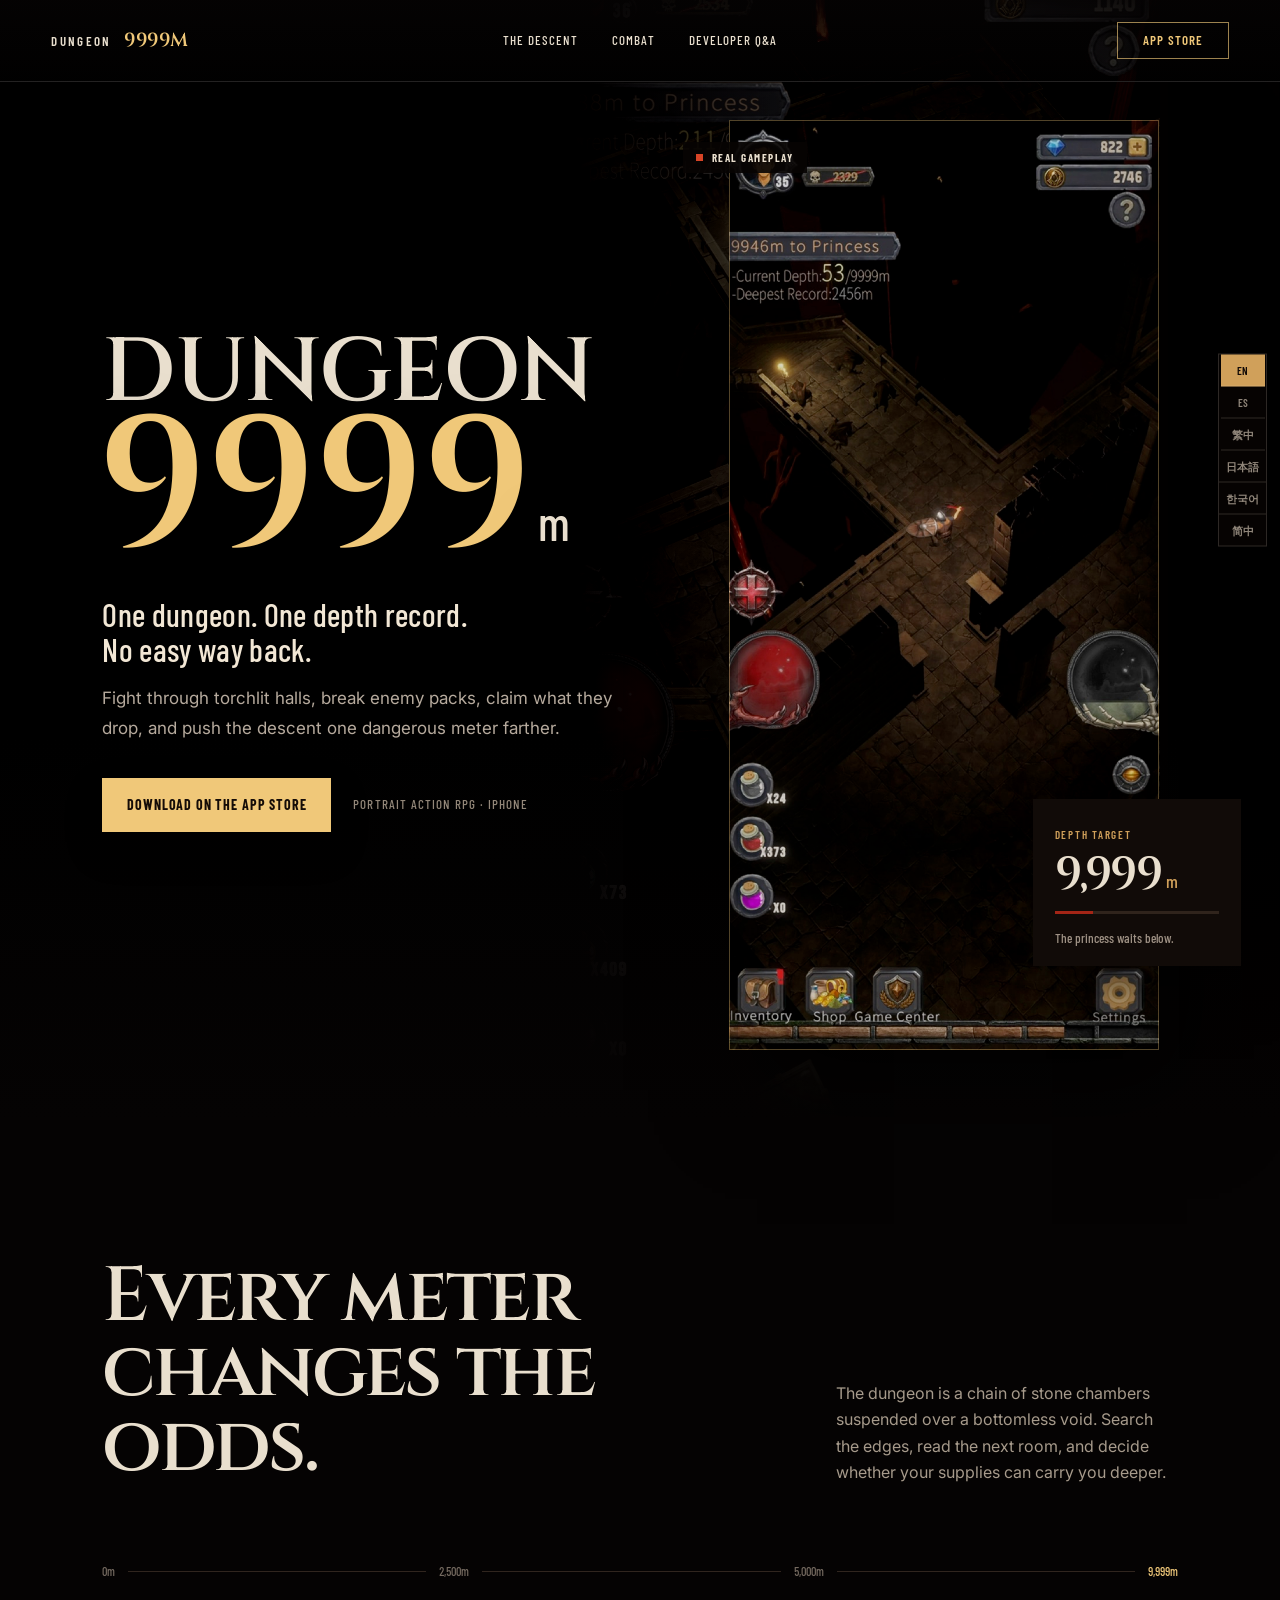
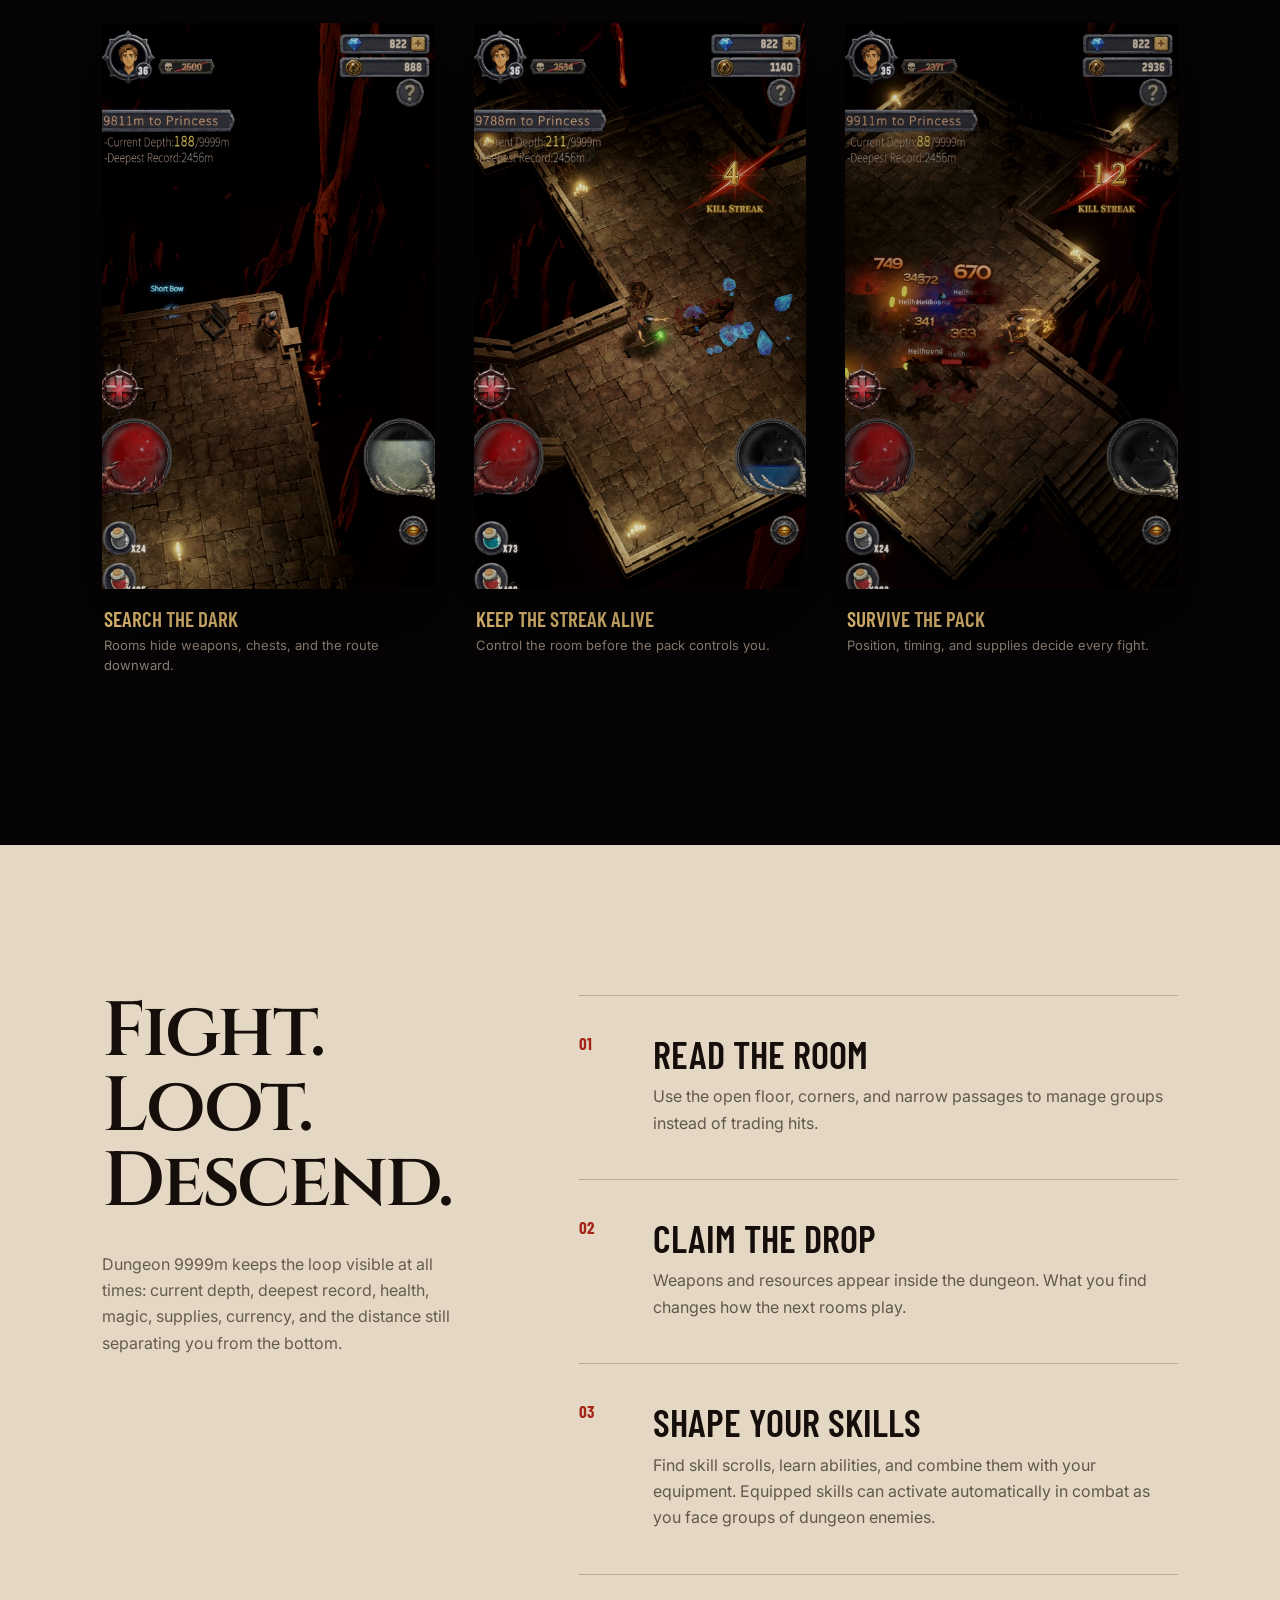
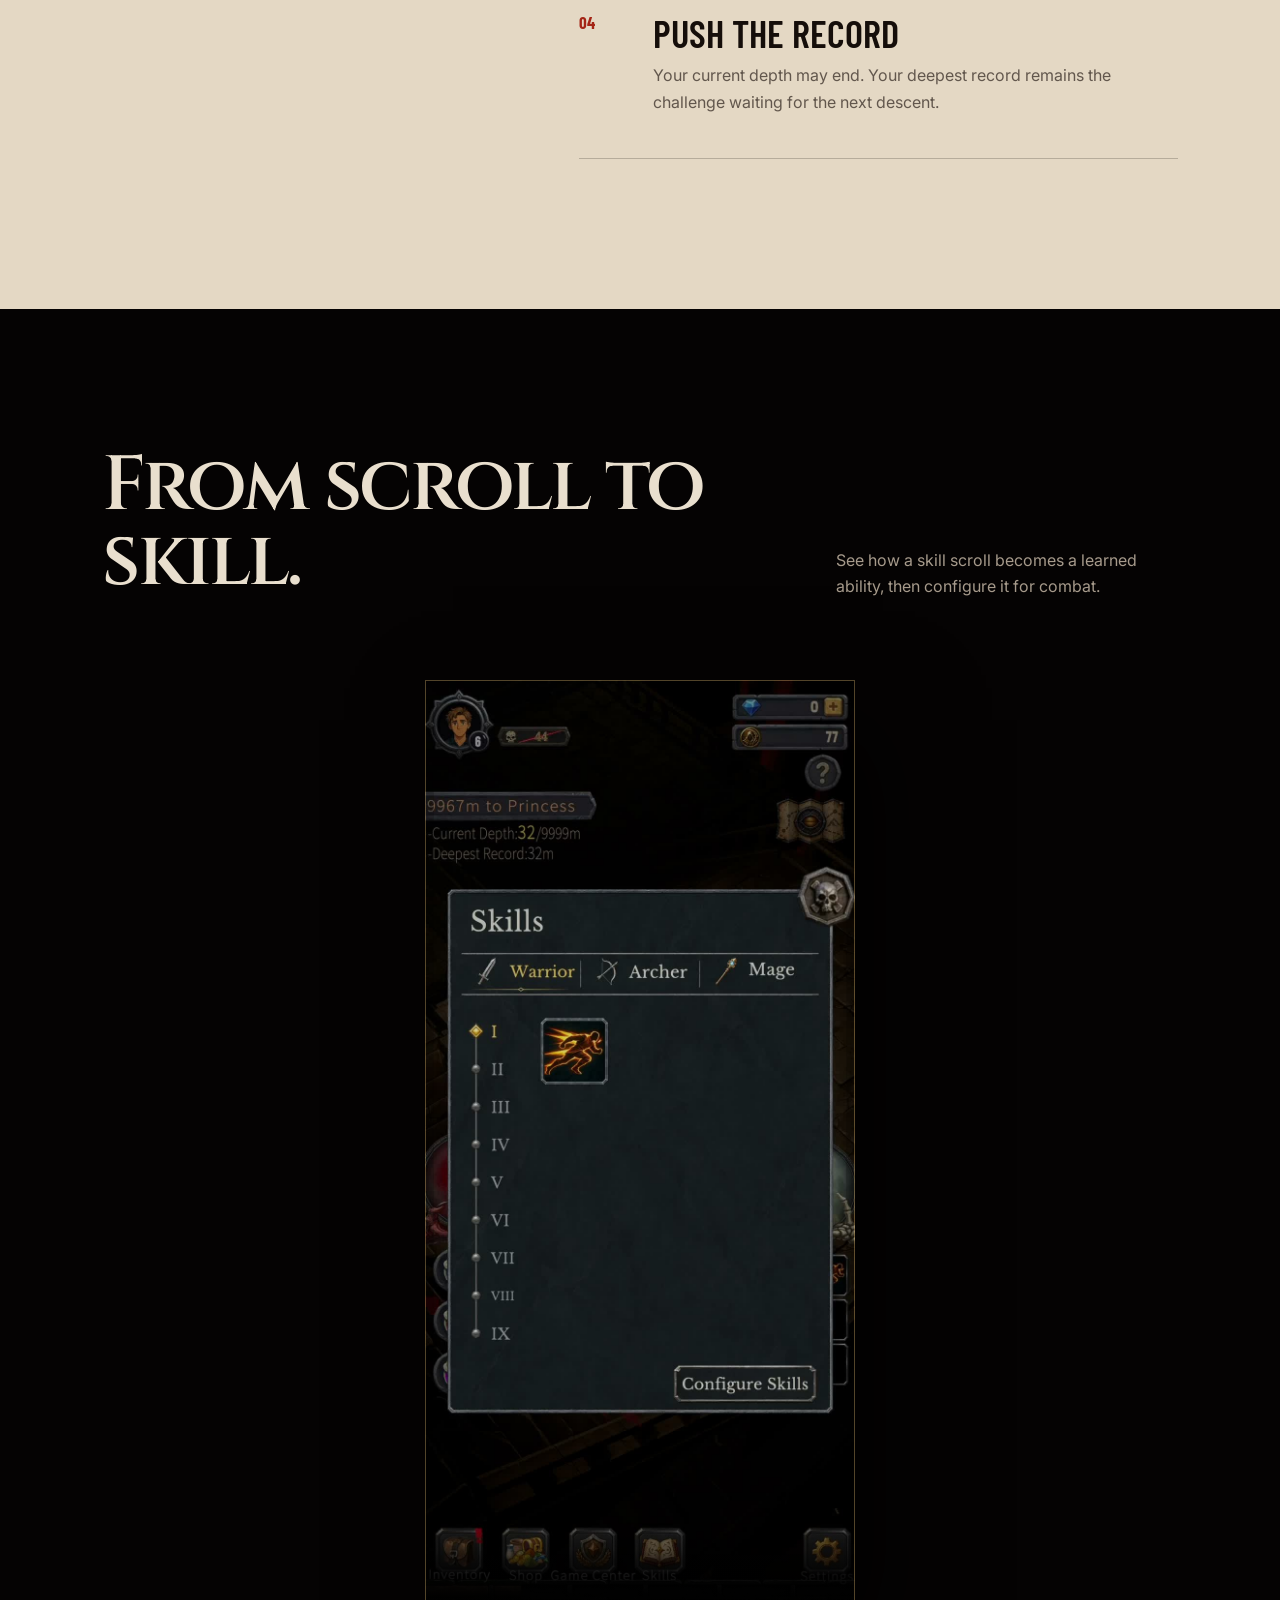
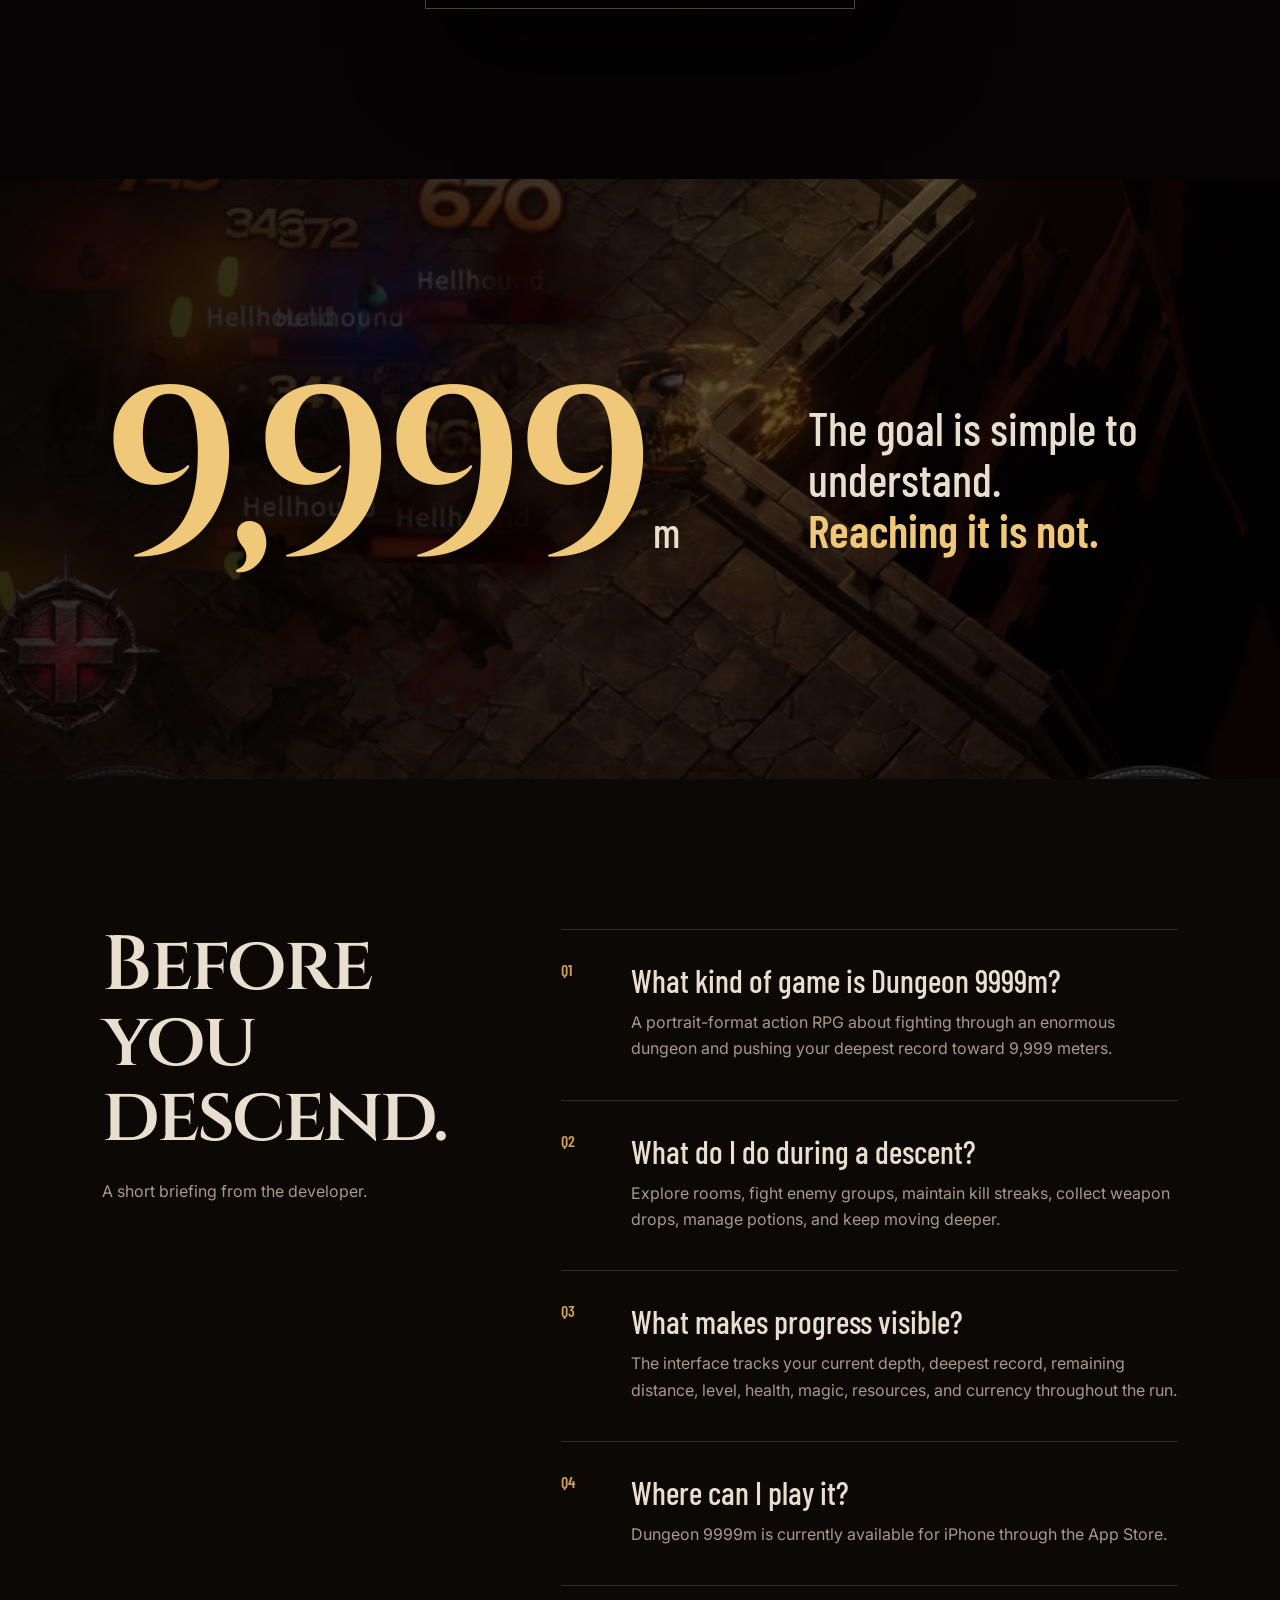
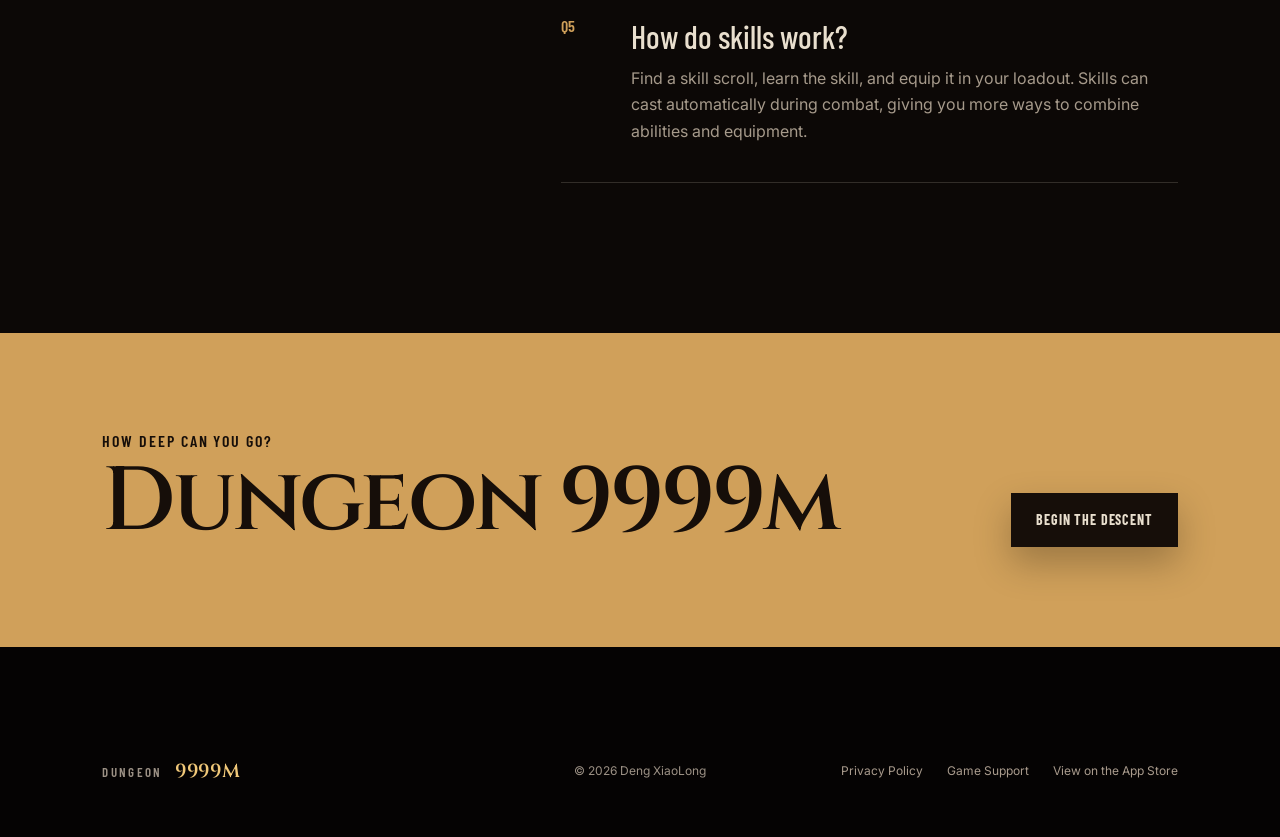
==== game.html @ 33b8ba27 "一次新的修改" ====
<!doctype html>
<html lang="en">
  <head>
    <meta charset="utf-8" />
    <meta name="viewport" content="width=device-width, initial-scale=1" />
    <meta name="theme-color" content="#070403" />
    <meta name="description" content="Dungeon 9999m — fight, loot, and descend through a dungeon measured one dangerous meter at a time." />
    <title>Dungeon 9999m</title>
    <link rel="icon" href="assets/game-icon.png" />
    <link rel="stylesheet" href="styles.css" />
    <script src="i18n.js" defer></script>
  </head>
  <body>
    <header class="site-header">
      <a class="wordmark" href="#top" aria-label="Dungeon 9999m home">DUNGEON <b>9999m</b></a>
      <nav class="primary-nav" aria-label="Primary navigation">
        <a href="#descent" data-i18n="nav.descent">The descent</a>
        <a href="#combat" data-i18n="nav.combat">Combat</a>
        <a href="#qa" data-i18n="nav.qa">Developer Q&amp;A</a>
      </nav>
      <a class="store-link" href="https://apps.apple.com/us/app/9999m-down-to-the-princess/id6747381264" data-i18n="nav.store">App Store</a>
    </header>

    <aside class="language-rail" aria-label="Language selection">
      <a href="?lang=en" data-lang="en">EN</a>
      <a href="?lang=es" data-lang="es">ES</a>
      <a href="?lang=zh-hant" data-lang="zh-hant">繁中</a>
      <a href="?lang=ja" data-lang="ja">日本語</a>
      <a href="?lang=ko" data-lang="ko">한국어</a>
      <a href="?lang=zh-hans" data-lang="zh-hans">简中</a>
    </aside>

    <main id="top">
      <section class="hero">
        <div class="hero-copy">
          <h1 aria-label="Dungeon 9999m"><span>Dungeon</span><strong>9999<em>m</em></strong></h1>
          <p class="hero-line" data-i18n="hero.line">One dungeon. One depth record.<br />No easy way back.</p>
          <p class="hero-body" data-i18n="hero.body">Fight through torchlit halls, break enemy packs, claim what they drop, and push the descent one dangerous meter farther.</p>
          <div class="hero-actions">
            <a class="download-button" href="https://apps.apple.com/us/app/9999m-down-to-the-princess/id6747381264" data-i18n="hero.cta">Download on the App Store</a>
            <span data-i18n="hero.meta">Portrait action RPG · iPhone</span>
          </div>
        </div>

        <div class="hero-media">
          <div class="video-shell">
            <video autoplay muted loop playsinline preload="metadata" poster="assets/gameplay-poster.jpg" aria-label="Dungeon 9999m gameplay">
              <source src="assets/gameplay.m4v" type="video/x-m4v" />
            </video>
          </div>
          <div class="depth-panel" aria-hidden="true">
            <span>DEPTH TARGET</span>
            <b>9,999<small>m</small></b>
            <i></i>
            <p data-i18n="hero.depth">The princess waits below.</p>
          </div>
          <div class="live-mark"><span></span><b data-i18n="hero.live">REAL GAMEPLAY</b></div>
        </div>
      </section>

      <section class="descent" id="descent">
        <div class="descent-heading">
          <h2 data-i18n="descent.title">Every meter changes the odds.</h2>
          <p data-i18n="descent.body">The dungeon is a chain of stone chambers suspended over a bottomless void. Search the edges, read the next room, and decide whether your supplies can carry you deeper.</p>
        </div>
        <div class="depth-scale" aria-hidden="true">
          <span>0m</span><i></i><span>2,500m</span><i></i><span>5,000m</span><i></i><span>9,999m</span>
        </div>
        <div class="screenshot-grid">
          <figure class="shot shot-explore">
            <img src="assets/dungeon-loot.jpg" alt="A character discovers a Short Bow in a torchlit dungeon chamber" loading="lazy" />
            <figcaption><b data-i18n="shot1.title">Search the dark</b><span data-i18n="shot1.body">Rooms hide weapons, chests, and the route downward.</span></figcaption>
          </figure>
          <figure class="shot shot-streak">
            <img src="assets/dungeon-streak.jpg" alt="Dungeon combat with a kill streak and blue loot drops" loading="lazy" />
            <figcaption><b data-i18n="shot2.title">Keep the streak alive</b><span data-i18n="shot2.body">Control the room before the pack controls you.</span></figcaption>
          </figure>
          <figure class="shot shot-combat">
            <img src="assets/dungeon-combat.jpg" alt="A character fights a group of Hellhounds in Dungeon 9999m" loading="lazy" />
            <figcaption><b data-i18n="shot3.title">Survive the pack</b><span data-i18n="shot3.body">Position, timing, and supplies decide every fight.</span></figcaption>
          </figure>
        </div>
      </section>

      <section class="combat-section" id="combat">
        <div class="combat-title">
          <h2 data-i18n="combat.title">Fight. Loot.<br />Descend.</h2>
          <p data-i18n="combat.body">Dungeon 9999m keeps the loop visible at all times: current depth, deepest record, health, magic, supplies, currency, and the distance still separating you from the bottom.</p>
        </div>
        <div class="combat-ledger">
          <article><span>01</span><div><h3 data-i18n="combat.one.title">Read the room</h3><p data-i18n="combat.one.body">Use the open floor, corners, and narrow passages to manage groups instead of trading hits.</p></div></article>
          <article><span>02</span><div><h3 data-i18n="combat.two.title">Claim the drop</h3><p data-i18n="combat.two.body">Weapons and resources appear inside the dungeon. What you find changes how the next rooms play.</p></div></article>
          <article><span>03</span><div><h3 data-i18n="combat.skills.title">Shape your skills</h3><p data-i18n="combat.skills.body">Find skill scrolls, learn abilities, and combine them with your equipment. Equipped skills can activate automatically in combat as you face groups of dungeon enemies.</p></div></article>
          <article><span>04</span><div><h3 data-i18n="combat.three.title">Push the record</h3><p data-i18n="combat.three.body">Your current depth may end. Your deepest record remains the challenge waiting for the next descent.</p></div></article>
        </div>
      </section>

      <section class="descent" id="skills">
        <div class="descent-heading">
          <h2 id="skills-title" data-i18n="skills.video.title">From scroll to skill.</h2>
          <p data-i18n="skills.video.body">See how a skill scroll becomes a learned ability, then configure it for combat.</p>
        </div>
        <div class="video-shell skills-demo">
          <video controls playsinline preload="none" poster="assets/skills-poster.jpg" aria-labelledby="skills-title">
            <source src="assets/skills-demo.mp4" type="video/mp4" />
          </video>
        </div>
      </section>

      <section class="statement">
        <div class="statement-number">9,999<small>m</small></div>
        <p data-i18n="statement">The goal is simple to understand.<br /><b>Reaching it is not.</b></p>
      </section>

      <section class="qa" id="qa">
        <div class="qa-heading">
          <h2 data-i18n="qa.title">Before you descend.</h2>
          <p data-i18n="qa.intro">A short briefing from the developer.</p>
        </div>
        <div class="qa-list">
          <article><span>Q1</span><div><h3 data-i18n="qa.q1">What kind of game is Dungeon 9999m?</h3><p data-i18n="qa.a1">A portrait-format action RPG about fighting through an enormous dungeon and pushing your deepest record toward 9,999 meters.</p></div></article>
          <article><span>Q2</span><div><h3 data-i18n="qa.q2">What do I do during a descent?</h3><p data-i18n="qa.a2">Explore rooms, fight enemy groups, maintain kill streaks, collect weapon drops, manage potions, and keep moving deeper.</p></div></article>
          <article><span>Q3</span><div><h3 data-i18n="qa.q3">What makes progress visible?</h3><p data-i18n="qa.a3">The interface tracks your current depth, deepest record, remaining distance, level, health, magic, resources, and currency throughout the run.</p></div></article>
          <article><span>Q4</span><div><h3 data-i18n="qa.q4">Where can I play it?</h3><p data-i18n="qa.a4">Dungeon 9999m is currently available for iPhone through the App Store.</p></div></article>
          <article><span>Q5</span><div><h3 data-i18n="qa.q5">How do skills work?</h3><p data-i18n="qa.a5">Find a skill scroll, learn the skill, and equip it in your loadout. Skills can cast automatically during combat, giving you more ways to combine abilities and equipment.</p></div></article>
        </div>
      </section>

      <section class="final-cta">
        <div>
          <p data-i18n="final.line">How deep can you go?</p>
          <h2>Dungeon 9999m</h2>
        </div>
        <a class="download-button light" href="https://apps.apple.com/us/app/9999m-down-to-the-princess/id6747381264" data-i18n="final.cta">Begin the descent</a>
      </section>
    </main>

    <footer>
      <a class="wordmark" href="#top">DUNGEON <b>9999m</b></a>
      <p>© 2026 Deng XiaoLong</p>
      <nav class="footer-links" aria-label="Footer navigation">
        <a href="index.html#english" data-policy-link data-i18n="footer.privacy">Privacy Policy</a>
        <a href="support.html#english" data-support-link data-i18n="footer.support">Game Support</a>
        <a href="https://apps.apple.com/us/app/9999m-down-to-the-princess/id6747381264" data-i18n="footer.store">View on the App Store</a>
      </nav>
    </footer>
  </body>
</html>
---- styles.css ----
@import url("https://fonts.googleapis.com/css2?family=Barlow+Condensed:wght@400;500;600;700&family=Cinzel:wght@500;600;700&family=Inter:wght@400;500;600&display=swap");

:root {
  --black: #050303;
  --surface: #0c0806;
  --paper: #e9dfce;
  --muted: #a69a8b;
  --gold: #d0a05a;
  --gold-bright: #f0c879;
  --blood: #a42516;
  --line: rgba(233, 223, 206, 0.17);
  --display: "Cinzel", Georgia, serif;
  --condensed: "Barlow Condensed", "Arial Narrow", sans-serif;
  --body: "Inter", system-ui, sans-serif;
}

* { box-sizing: border-box; }
html { scroll-behavior: smooth; background: var(--black); }
body { margin: 0; background: var(--black); color: var(--paper); font: 400 16px/1.65 var(--body); }
body::selection, body *::selection { background: var(--blood); color: #fff7e8; }
body::-webkit-scrollbar { width: 11px; }
body::-webkit-scrollbar-track { background: var(--black); }
body::-webkit-scrollbar-thumb { border: 3px solid var(--black); background: #5f4936; }
a { color: inherit; text-decoration: none; }
img, video { display: block; max-width: 100%; }
a:focus-visible { outline: 2px solid var(--gold-bright); outline-offset: 5px; }

.site-header { position: absolute; z-index: 20; inset: 0 0 auto; height: 82px; display: grid; grid-template-columns: 1fr auto 1fr; align-items: center; padding: 0 clamp(24px, 4vw, 68px); border-bottom: 1px solid rgba(255,255,255,.12); background: linear-gradient(180deg, rgba(5,3,3,.82), rgba(5,3,3,.15)); }
.wordmark { font: 600 13px/1 var(--condensed); letter-spacing: .18em; text-transform: uppercase; }
.wordmark b { margin-left: 7px; color: var(--gold-bright); font: 600 19px/1 var(--display); letter-spacing: -.02em; }
.primary-nav { display: flex; gap: 34px; font: 500 13px/1 var(--condensed); letter-spacing: .08em; text-transform: uppercase; }
.primary-nav a, .store-link, footer a { transition: color .2s ease; }
.primary-nav a:hover, footer a:hover { color: var(--gold-bright); }
.store-link { justify-self: end; min-width: 112px; padding: 11px 18px; border: 1px solid rgba(240,200,121,.65); color: var(--gold-bright); text-align: center; font: 600 13px/1 var(--condensed); letter-spacing: .08em; text-transform: uppercase; transition: background .2s ease, color .2s ease; }
.store-link:hover { background: var(--gold-bright); color: #130b06; }

.language-rail { position: fixed; z-index: 30; right: 13px; top: 50%; display: flex; flex-direction: column; align-items: center; transform: translateY(-50%); border: 1px solid var(--line); background: rgba(7,4,3,.88); box-shadow: 0 14px 40px rgba(0,0,0,.34); }
.language-rail a { min-width: 44px; padding: 10px 7px; border-bottom: 1px solid var(--line); color: #8f8579; text-align: center; font: 600 11px/1 var(--condensed); }
.language-rail a:last-child { border-bottom: 0; }
.language-rail a:hover, .language-rail a[aria-current="page"] { background: var(--gold); color: #100906; }

.hero { position: relative; min-height: 940px; display: grid; grid-template-columns: minmax(0, 1.05fr) minmax(390px, .95fr); align-items: center; gap: clamp(45px, 7vw, 120px); padding: 120px clamp(42px, 8vw, 150px) 70px; isolation: isolate; }
.hero::before { content: ""; position: absolute; z-index: -2; inset: 0; background: linear-gradient(90deg, rgba(5,3,3,.99) 0 44%, rgba(5,3,3,.28) 73%, rgba(5,3,3,.9)), url("assets/dungeon-streak.jpg") 82% 37% / 48% auto no-repeat; filter: saturate(.72) contrast(1.1); }
.hero::after { content: ""; position: absolute; z-index: -1; left: 0; right: 0; bottom: 0; height: 34%; background: linear-gradient(0deg, var(--black), transparent); pointer-events: none; }
.hero-copy { max-width: 760px; }
.hero h1 { margin: 0; font-family: var(--display); font-weight: 600; line-height: .8; letter-spacing: -.035em; text-transform: uppercase; }
.hero h1 span { display: block; font-size: clamp(62px, 7vw, 112px); }
.hero h1 strong { display: block; margin: 6px 0 0 -4px; color: var(--gold-bright); font-size: clamp(105px, 14vw, 208px); font-weight: 600; text-shadow: 0 14px 48px rgba(0,0,0,.62); }
.hero h1 em { margin-left: 7px; color: var(--paper); font: 500 .27em/1 var(--condensed); letter-spacing: 0; text-transform: lowercase; }
.hero-line { margin: 38px 0 18px; color: #f2e7d5; font: 500 clamp(25px, 2.5vw, 39px)/1.08 var(--condensed); letter-spacing: .01em; }
.hero-body { max-width: 590px; margin: 0; color: #b6aa9d; font-size: 17px; line-height: 1.75; }
.hero-actions { display: flex; align-items: center; gap: 22px; margin-top: 34px; }
.hero-actions > span { color: #938779; font: 500 13px/1 var(--condensed); letter-spacing: .08em; text-transform: uppercase; }
.download-button { display: inline-flex; min-height: 54px; align-items: center; justify-content: center; padding: 0 25px; background: var(--gold-bright); color: #150c07; font: 700 14px/1 var(--condensed); letter-spacing: .06em; text-transform: uppercase; box-shadow: 0 16px 36px rgba(0,0,0,.25); transition: transform .25s cubic-bezier(.16,1,.3,1), background .2s ease; }
.download-button:hover { transform: translateY(-3px); background: #ffe0a0; }

.hero-media { position: relative; justify-self: center; width: min(100%, 430px); }
.video-shell { position: relative; overflow: hidden; aspect-ratio: 888 / 1920; background: #000; box-shadow: 28px 40px 90px rgba(0,0,0,.7); }
.video-shell::after { content: ""; position: absolute; inset: 0; border: 1px solid rgba(240,200,121,.34); box-shadow: inset 0 0 0 8px rgba(0,0,0,.16); pointer-events: none; }
.video-shell video { width: 100%; height: 100%; object-fit: cover; }
.skills-demo { width: min(100%, 430px); margin-inline: auto; }
.depth-panel { position: absolute; right: -82px; bottom: 84px; width: 208px; padding: 21px 22px 18px; background: #110b08; box-shadow: 13px 18px 50px rgba(0,0,0,.54); }
.depth-panel > span { color: var(--gold); font: 600 11px/1 var(--condensed); letter-spacing: .16em; }
.depth-panel b { display: block; margin-top: 8px; font: 600 45px/.9 var(--display); letter-spacing: -.03em; }
.depth-panel small { margin-left: 4px; color: var(--gold); font: 500 18px/1 var(--condensed); }
.depth-panel i { display: block; height: 3px; margin: 16px 0; background: linear-gradient(90deg, var(--blood) 0 23%, #30241c 23%); }
.depth-panel p { margin: 0; color: #9f9285; font: 500 13px/1.35 var(--condensed); }
.live-mark { position: absolute; top: 22px; left: -46px; display: flex; align-items: center; gap: 9px; padding: 10px 13px; background: rgba(7,4,3,.9); font: 600 11px/1 var(--condensed); letter-spacing: .14em; }
.live-mark span { width: 7px; height: 7px; background: #d74426; }

.descent { padding: 140px clamp(42px, 8vw, 150px) 170px; background: var(--black); }
.descent-heading { display: grid; grid-template-columns: 1.15fr .65fr; gap: 10vw; align-items: end; max-width: 1260px; margin: 0 auto 80px; }
.descent h2, .combat-title h2, .qa h2, .final-cta h2 { margin: 0; font: 600 clamp(48px, 6vw, 88px)/.98 var(--display); letter-spacing: -.035em; }
.descent-heading p, .combat-title > p, .qa-heading > p { margin: 0; color: var(--muted); }
.depth-scale { max-width: 1260px; display: grid; grid-template-columns: auto 1fr auto 1fr auto 1fr auto; align-items: center; gap: 13px; margin: 0 auto 46px; color: #756a60; font: 500 12px/1 var(--condensed); font-variant-numeric: tabular-nums; }
.depth-scale span:last-child { color: var(--gold-bright); }
.depth-scale i { height: 1px; background: #30251e; }
.screenshot-grid { max-width: 1260px; display: grid; grid-template-columns: repeat(3, minmax(0, 1fr)); gap: clamp(20px, 3vw, 46px); align-items: start; margin: 0 auto; }
.shot { min-width: 0; margin: 0; }
.shot img { width: 100%; aspect-ratio: 1284 / 2180; object-fit: cover; object-position: top; background: #0a0705; box-shadow: 0 28px 72px rgba(0,0,0,.46); filter: saturate(.88) contrast(1.06); }
.shot figcaption { display: grid; gap: 5px; padding: 18px 2px 0; }
.shot figcaption b { color: var(--gold-bright); font: 600 21px/1.1 var(--condensed); text-transform: uppercase; }
.shot figcaption span { color: #8f8377; font-size: 13px; line-height: 1.55; }

.combat-section { display: grid; grid-template-columns: .72fr 1.28fr; gap: 10vw; padding: 150px clamp(42px, 8vw, 150px); background: #e4d8c4; color: #150e0a; }
.combat-title { align-self: start; position: sticky; top: 55px; }
.combat-title h2 { color: #160e0a; }
:lang(zh-Hans) .combat-title h2,
:lang(zh-Hant) .combat-title h2 {
  font-family: "Songti SC", "Songti TC", "Noto Serif CJK SC", "Source Han Serif SC", serif;
  font-size: clamp(42px, 5vw, 74px);
  line-height: 1.12;
  letter-spacing: -.035em;
  white-space: nowrap;
}
.combat-title > p { max-width: 520px; margin-top: 30px; color: #665b50; }
.combat-ledger { border-top: 1px solid rgba(21,14,10,.22); }
.combat-ledger article { display: grid; grid-template-columns: 56px 1fr; gap: 18px; padding: 39px 0 43px; border-bottom: 1px solid rgba(21,14,10,.22); }
.combat-ledger article > span { color: var(--blood); font: 700 17px/1 var(--condensed); }
.combat-ledger h3 { margin: 0 0 10px; font: 600 clamp(32px, 3vw, 49px)/1 var(--condensed); text-transform: uppercase; }
.combat-ledger p { max-width: 620px; margin: 0; color: #62574d; }

.statement { min-height: 600px; display: grid; grid-template-columns: 1.25fr .75fr; align-items: center; gap: 7vw; padding: 95px clamp(42px, 8vw, 150px); background: linear-gradient(110deg, rgba(5,3,3,.83), rgba(5,3,3,.42)), url("assets/dungeon-combat.jpg") center 43% / cover no-repeat; }
.statement-number { color: var(--gold-bright); font: 600 clamp(96px, 18vw, 275px)/.8 var(--display); letter-spacing: -.04em; text-shadow: 0 22px 60px rgba(0,0,0,.66); }
.statement-number small { margin-left: 7px; color: var(--paper); font: 500 .18em/1 var(--condensed); }
.statement p { margin: 0; font: 500 clamp(28px, 3.6vw, 50px)/1.1 var(--condensed); }
.statement p b { color: var(--gold-bright); font-weight: 600; }

.qa { display: grid; grid-template-columns: .64fr 1.36fr; gap: 9vw; padding: 150px clamp(42px, 8vw, 150px); background: var(--surface); }
.qa-heading { position: sticky; top: 55px; align-self: start; }
.qa-heading > p { margin-top: 23px; }
.qa-list { border-top: 1px solid var(--line); }
.qa-list article { display: grid; grid-template-columns: 48px 1fr; gap: 22px; padding: 32px 0 38px; border-bottom: 1px solid var(--line); }
.qa-list article > span { color: var(--gold); font: 600 16px/1 var(--condensed); }
.qa-list h3 { margin: 0 0 10px; font: 500 clamp(25px, 2.5vw, 36px)/1.15 var(--condensed); }
.qa-list p { max-width: 720px; margin: 0; color: var(--muted); }

.final-cta { display: flex; align-items: end; justify-content: space-between; gap: 40px; padding: 100px clamp(42px, 8vw, 150px); background: var(--gold); color: #160e09; }
.final-cta p { margin: 0 0 10px; font: 600 16px/1 var(--condensed); letter-spacing: .12em; text-transform: uppercase; }
.final-cta h2 { font-size: clamp(50px, 7vw, 100px); }
.download-button.light { background: #160e09; color: var(--paper); }
.download-button.light:hover { background: var(--blood); }

footer { min-height: 190px; display: grid; grid-template-columns: 1fr auto 1fr; align-items: end; padding: 56px clamp(42px, 8vw, 150px); color: #9c9185; font-size: 12px; }
footer p { margin: 0; }
.footer-links { justify-self: end; display: flex; flex-wrap: wrap; justify-content: flex-end; gap: 10px 24px; color: #a99b8d; }

@media (max-width: 1050px) {
  .hero { grid-template-columns: 1fr .7fr; padding-left: 54px; padding-right: 90px; }
  .hero h1 strong { font-size: clamp(100px, 14vw, 150px); }
  .depth-panel { right: -58px; }
  .descent-heading { grid-template-columns: 1fr .8fr; }
}

@media (max-width: 800px) {
  .site-header { height: 68px; grid-template-columns: 1fr auto; padding: 0 20px; }
  .primary-nav { display: none; }
  .store-link { min-width: auto; padding: 9px 12px; }
  .language-rail { position: absolute; top: 68px; right: 0; left: 0; flex-direction: row; justify-content: center; transform: none; border-width: 0 0 1px; background: rgba(7,4,3,.96); }
  .language-rail a { flex: 1; min-width: 0; max-width: 80px; padding: 10px 3px; border: 0; font-size: 11px; }
  .hero { min-height: auto; grid-template-columns: 1fr; gap: 44px; padding: 145px 22px 90px; }
  .hero::before { background: linear-gradient(180deg, rgba(5,3,3,.94) 0 55%, rgba(5,3,3,.3)), url("assets/dungeon-streak.jpg") 70% 40% / cover no-repeat; opacity: .43; }
  .hero h1 span { font-size: clamp(48px, 15vw, 70px); }
  .hero h1 strong { font-size: clamp(92px, 30vw, 138px); }
  .hero-line { margin-top: 30px; }
  .hero-actions { align-items: flex-start; flex-direction: column; gap: 15px; }
  .hero-media { width: min(83vw, 390px); }
  .depth-panel { right: -16px; bottom: 34px; width: 182px; }
  .live-mark { left: -12px; }
  .descent { padding: 95px 22px 110px; }
  .descent-heading, .combat-section, .qa { grid-template-columns: 1fr; gap: 46px; }
  .depth-scale { gap: 7px; font-size: 10px; }
  .screenshot-grid { grid-template-columns: repeat(3, minmax(0, 1fr)); gap: 18px; }
  .combat-section { padding: 95px 22px; }
  .combat-title, .qa-heading { position: static; }
  .statement { min-height: 500px; grid-template-columns: 1fr; align-content: center; gap: 48px; padding: 80px 22px; background-position: 61% 45%; }
  .statement-number { font-size: clamp(92px, 27vw, 170px); }
  .qa { padding: 100px 22px; }
  .final-cta { align-items: flex-start; flex-direction: column; padding: 76px 22px; }
  footer { grid-template-columns: 1fr auto; gap: 34px; padding: 48px 22px; }
  footer p { display: none; }
  .footer-links { max-width: 220px; }
}

@media (max-width: 680px) {
  .screenshot-grid { grid-template-columns: 1fr; gap: 0; }
  .shot { width: min(100%, 430px); margin: 0 auto 48px; }
  .shot:last-child { margin-bottom: 0; }
}

@media (max-width: 480px) {
  .hero { padding-top: 136px; }
  .hero h1 span { font-size: 13vw; }
  .hero h1 strong { font-size: 28vw; }
  .hero-body { font-size: 16px; }
  .shot { width: 100%; margin-bottom: 38px; }
  .combat-ledger article { grid-template-columns: 38px 1fr; }
  .statement { min-height: 450px; }
  .statement p { max-width: 310px; }
  .qa-list article { grid-template-columns: 34px 1fr; }
  footer { font-size: 11px; }
  .footer-links { align-items: flex-end; flex-direction: column; gap: 10px; }
}

@media (prefers-reduced-motion: reduce) {
  html { scroll-behavior: auto; }
  *, *::before, *::after { transition-duration: .01ms !important; animation-duration: .01ms !important; animation-iteration-count: 1 !important; }
}
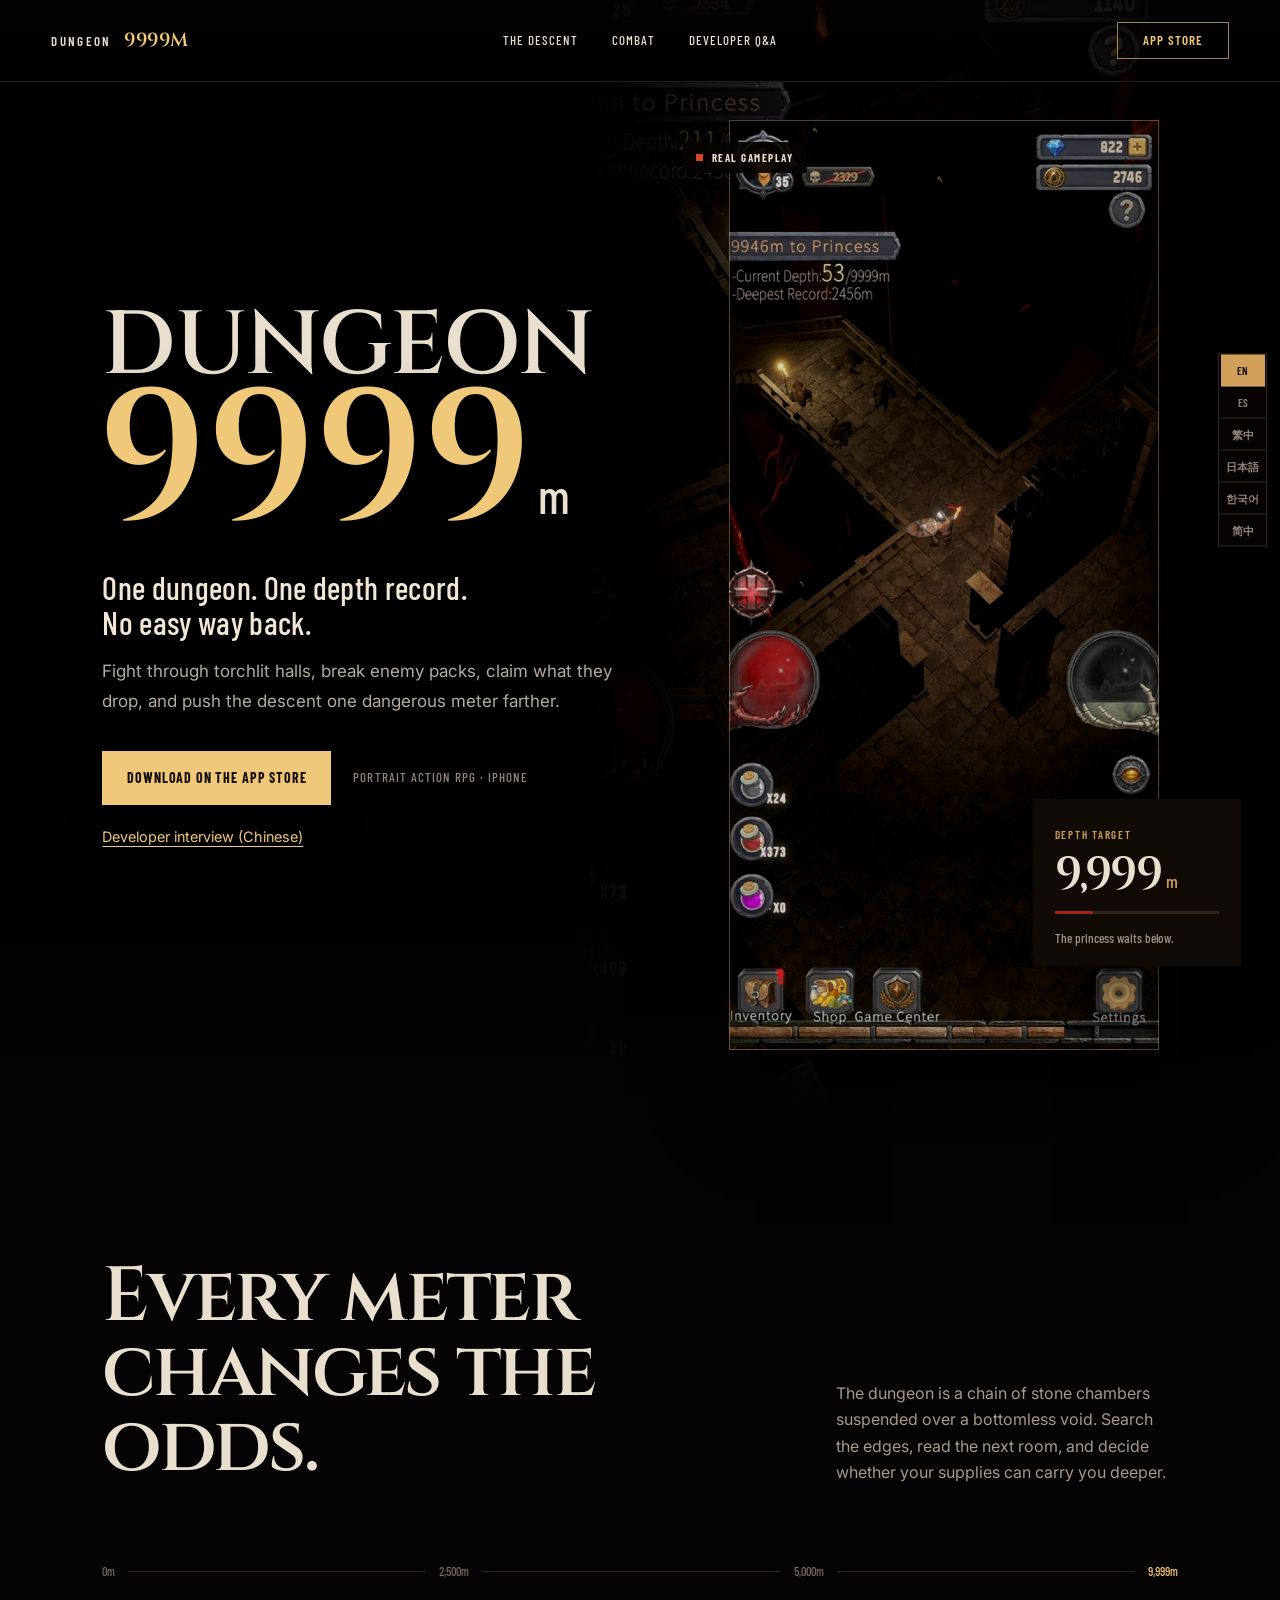
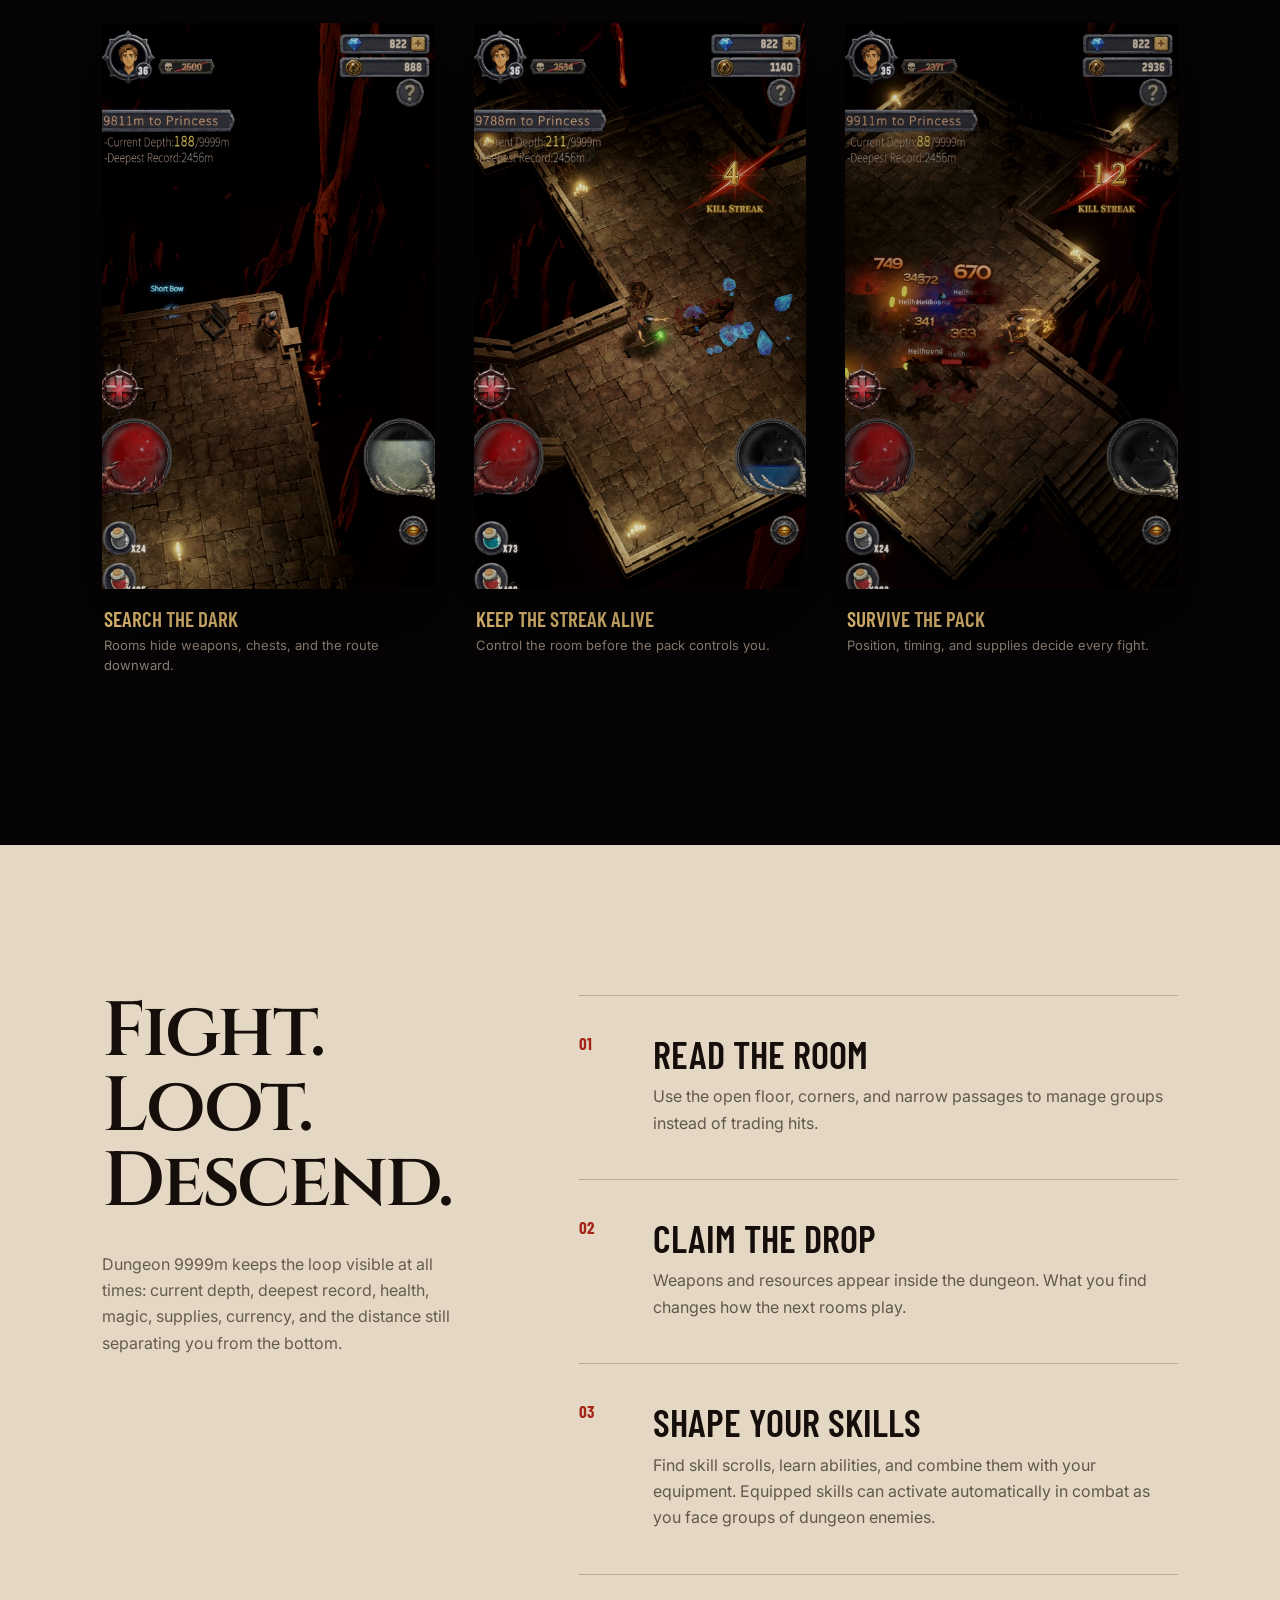
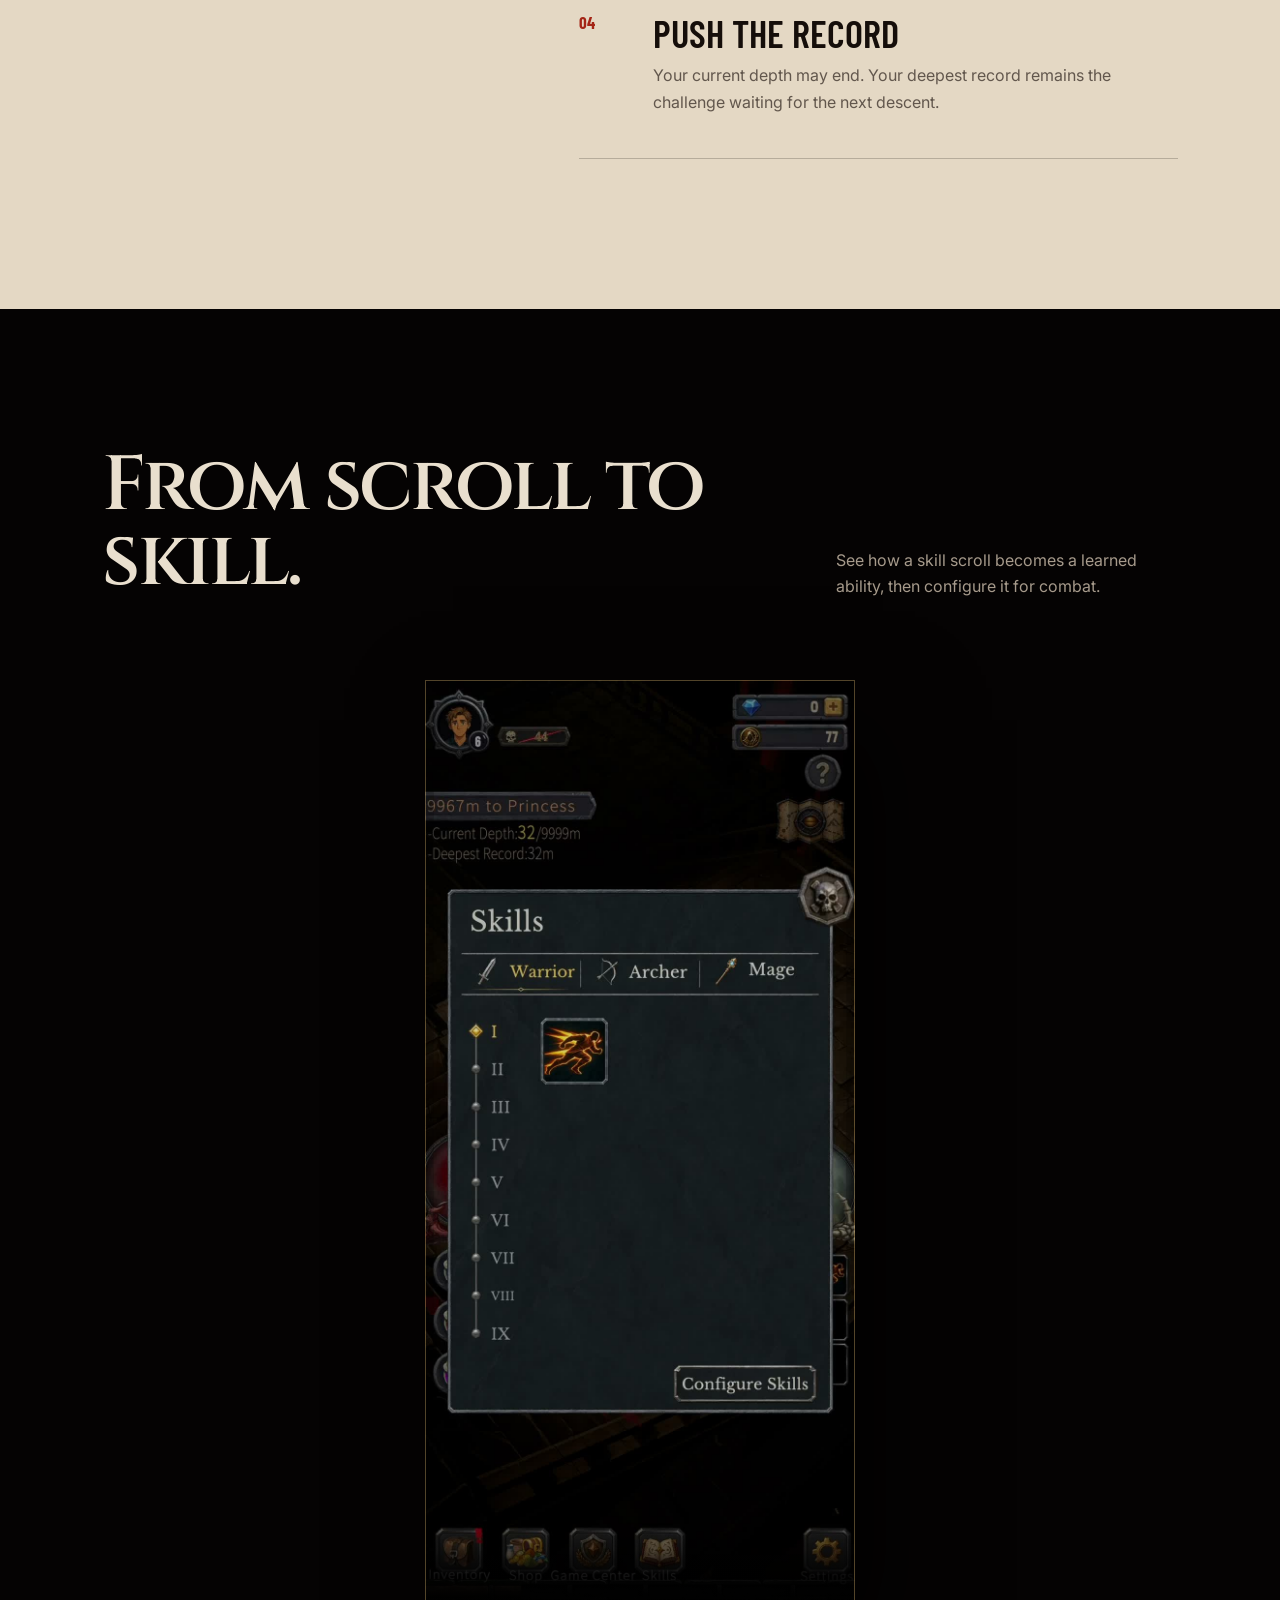
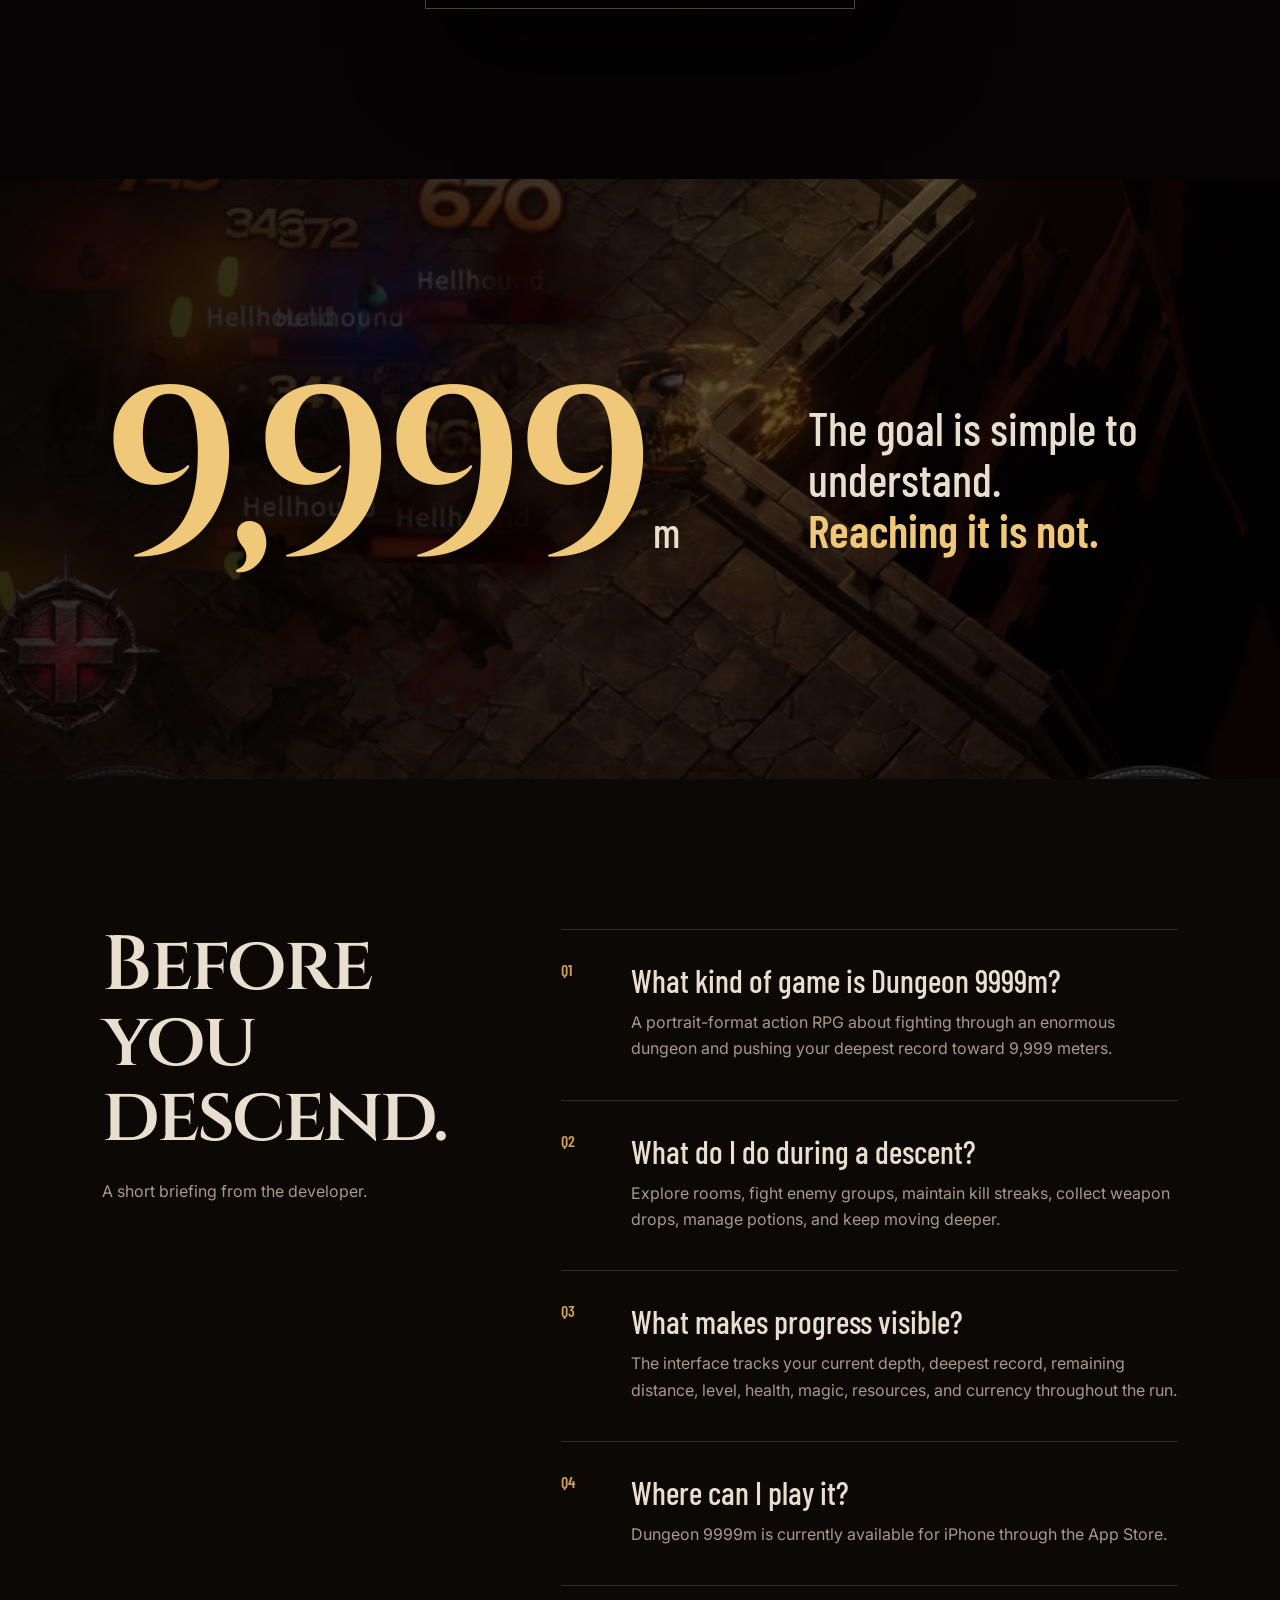
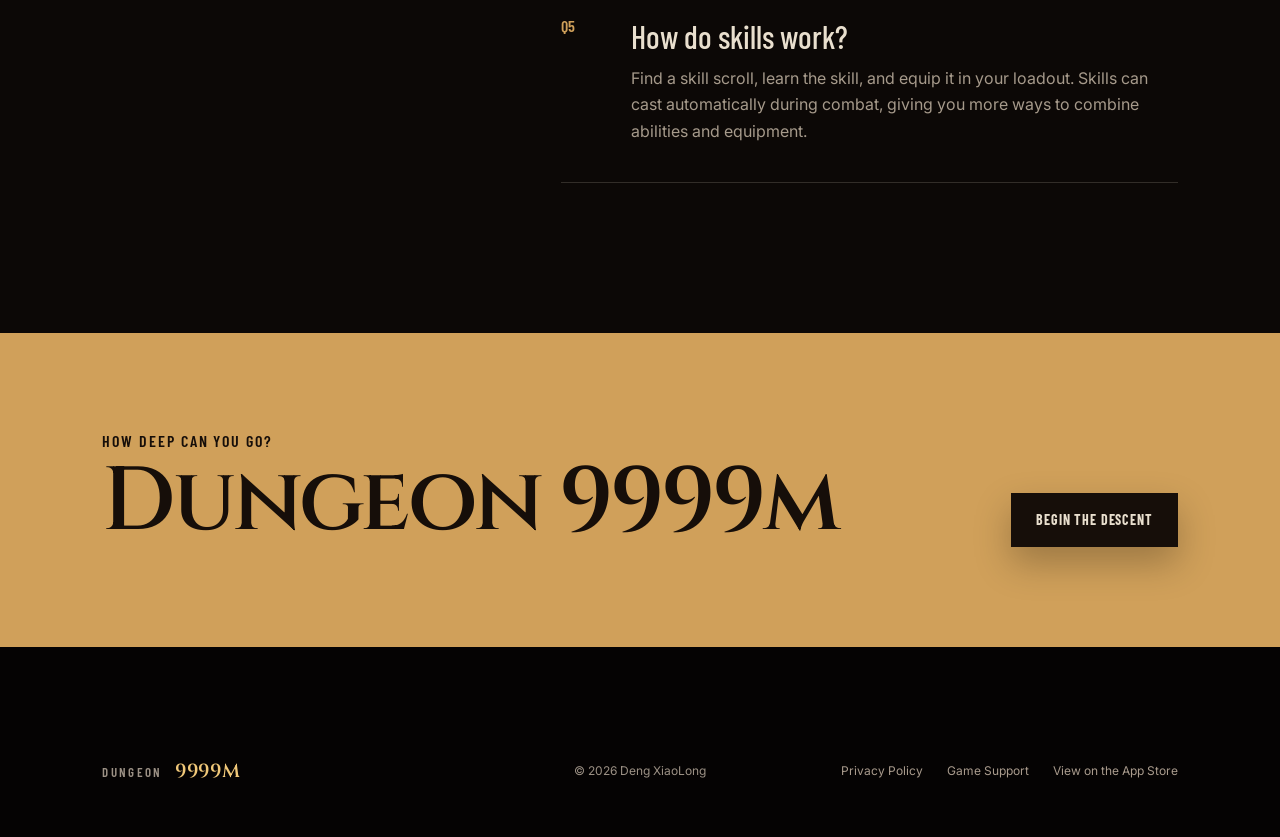
==== commit f18f4240: "Publish Dungeon 9999m developer interview" ====
--- a/game.html
+++ b/game.html
@@ -40,6 +40,7 @@
             <a class="download-button" href="https://apps.apple.com/us/app/9999m-down-to-the-princess/id6747381264" data-i18n="hero.cta">Download on the App Store</a>
             <span data-i18n="hero.meta">Portrait action RPG · iPhone</span>
           </div>
+          <a class="interview-link" href="interview.html" lang="en" data-interview-link>Developer interview (Chinese)</a>
         </div>
 
         <div class="hero-media">
--- a/styles.css
+++ b/styles.css
@@ -51,6 +51,8 @@
 .hero-body { max-width: 590px; margin: 0; color: #b6aa9d; font-size: 17px; line-height: 1.75; }
 .hero-actions { display: flex; align-items: center; gap: 22px; margin-top: 34px; }
 .hero-actions > span { color: #938779; font: 500 13px/1 var(--condensed); letter-spacing: .08em; text-transform: uppercase; }
+.interview-link { display: inline-flex; align-items: center; min-height: 44px; margin-top: 10px; color: var(--gold-bright); font-size: .9rem; text-decoration: underline; text-underline-offset: .25em; }
+.interview-link:hover { color: var(--paper); }
 .download-button { display: inline-flex; min-height: 54px; align-items: center; justify-content: center; padding: 0 25px; background: var(--gold-bright); color: #150c07; font: 700 14px/1 var(--condensed); letter-spacing: .06em; text-transform: uppercase; box-shadow: 0 16px 36px rgba(0,0,0,.25); transition: transform .25s cubic-bezier(.16,1,.3,1), background .2s ease; }
 .download-button:hover { transform: translateY(-3px); background: #ffe0a0; }
 
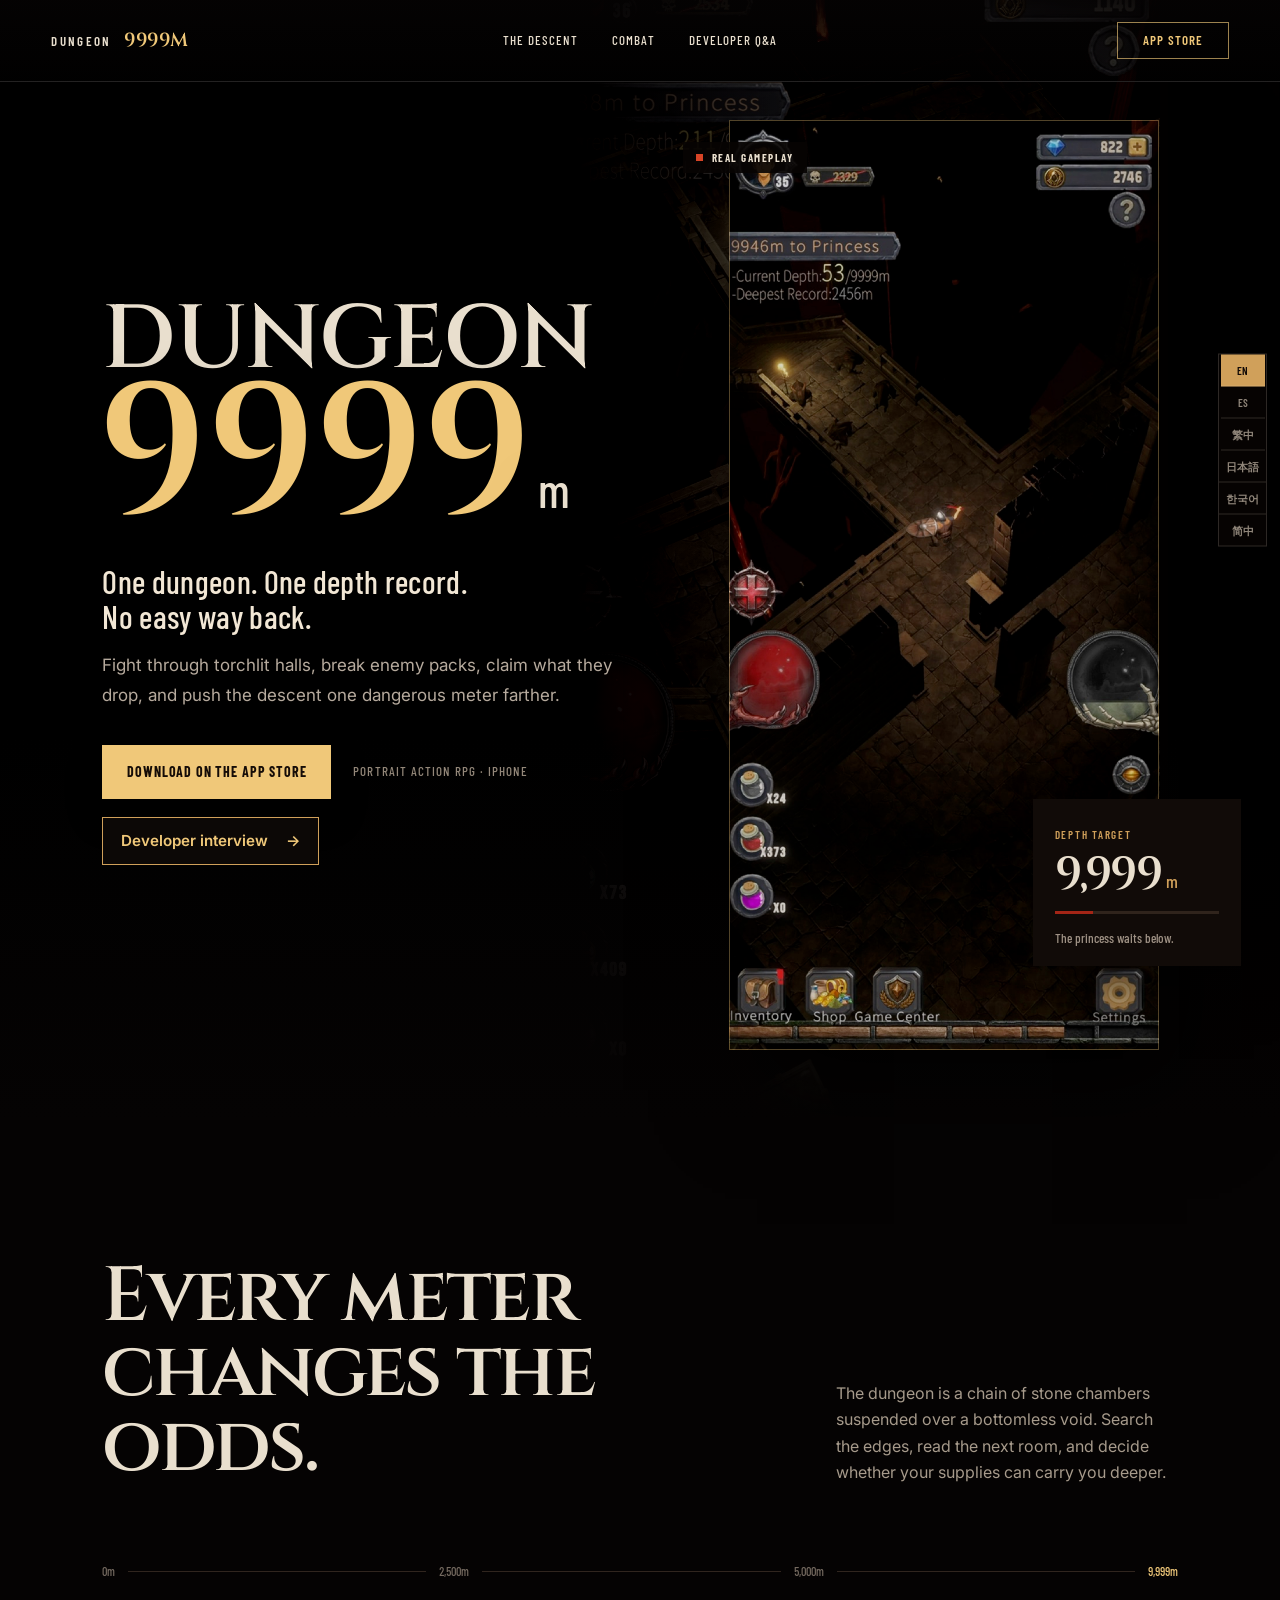
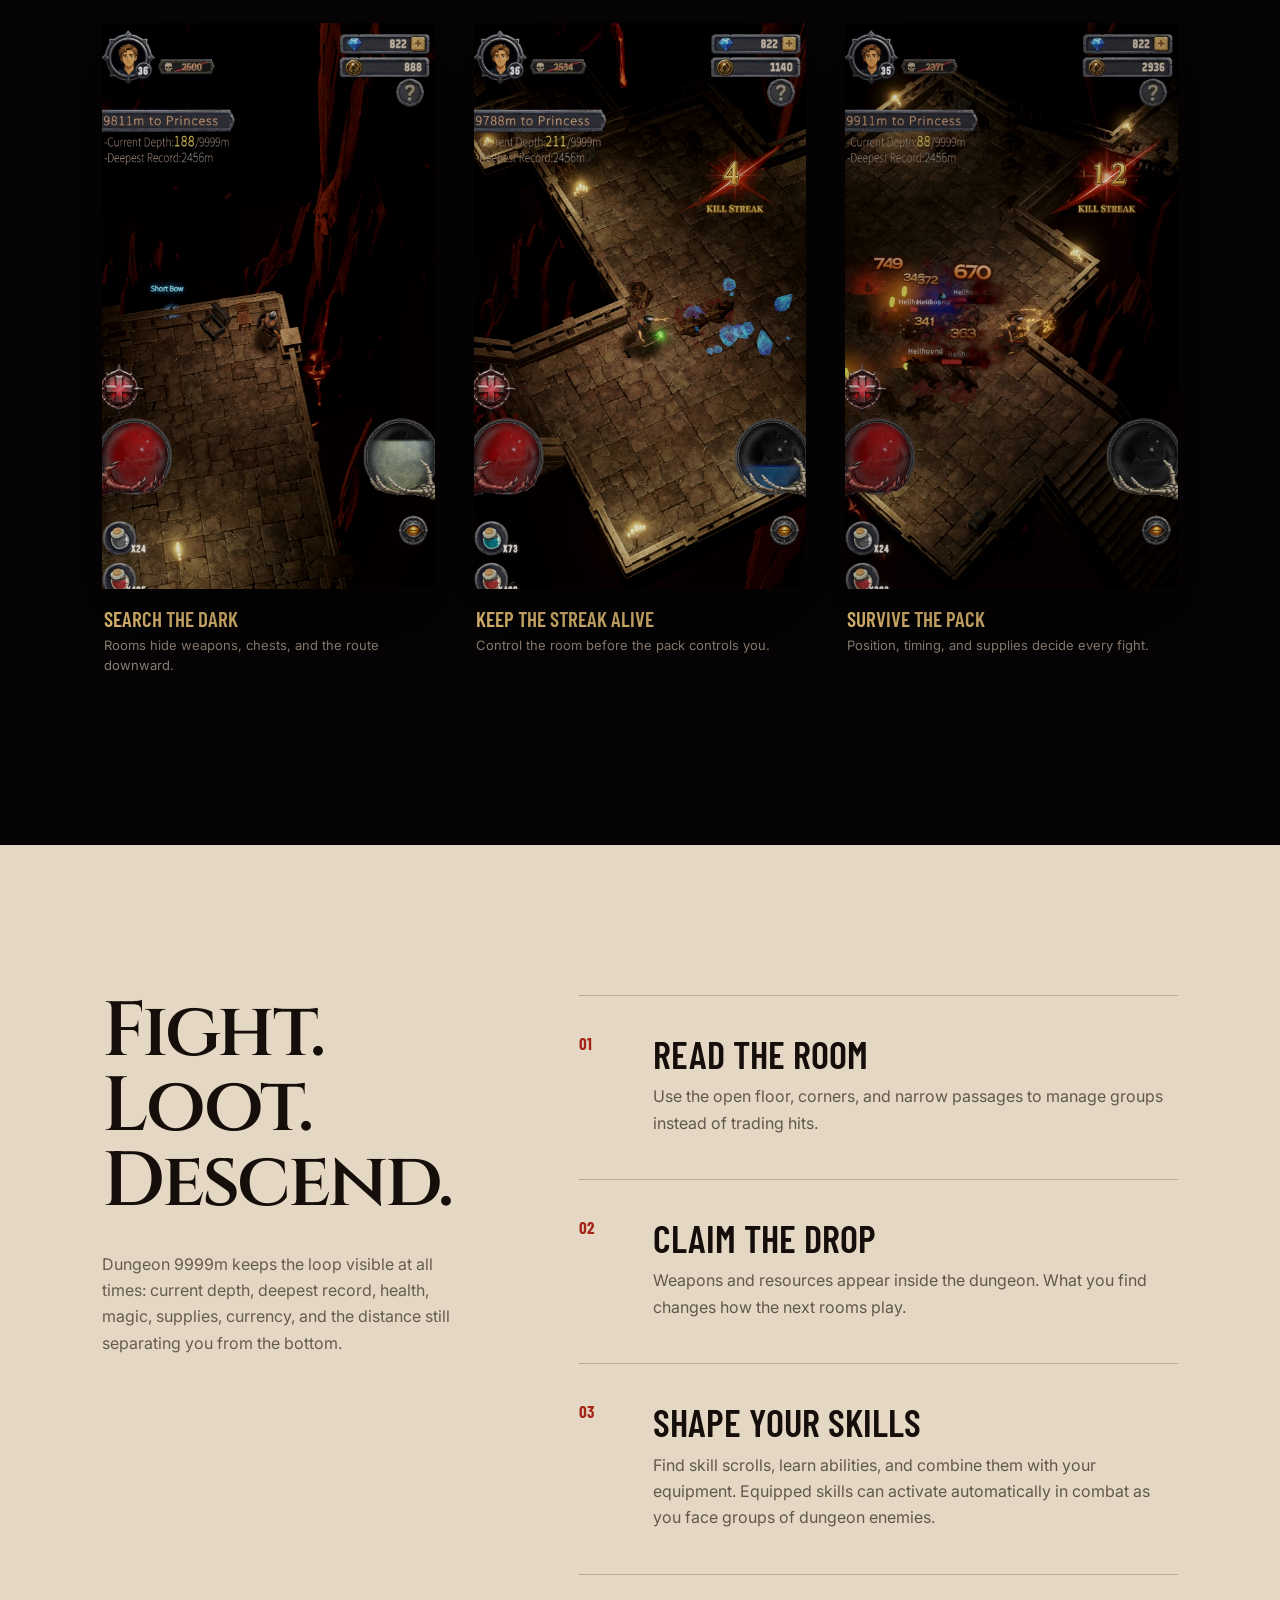
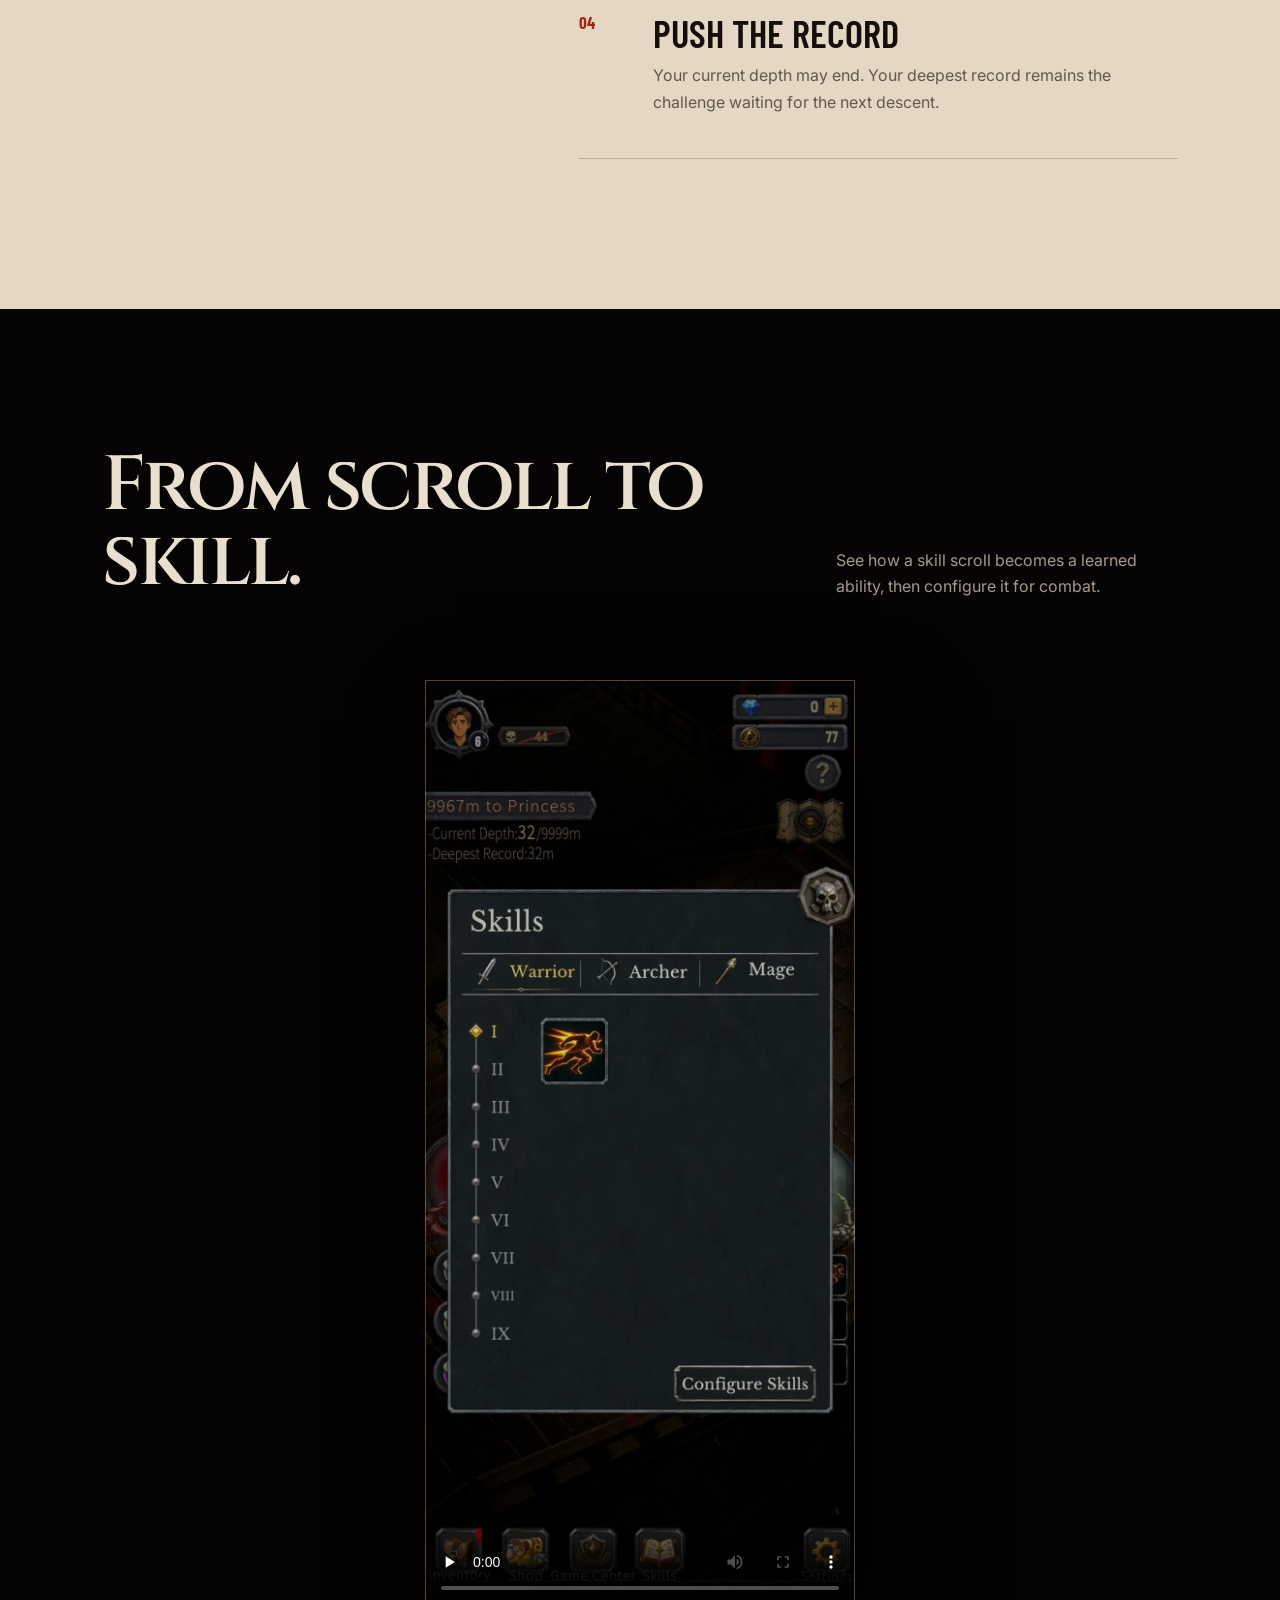
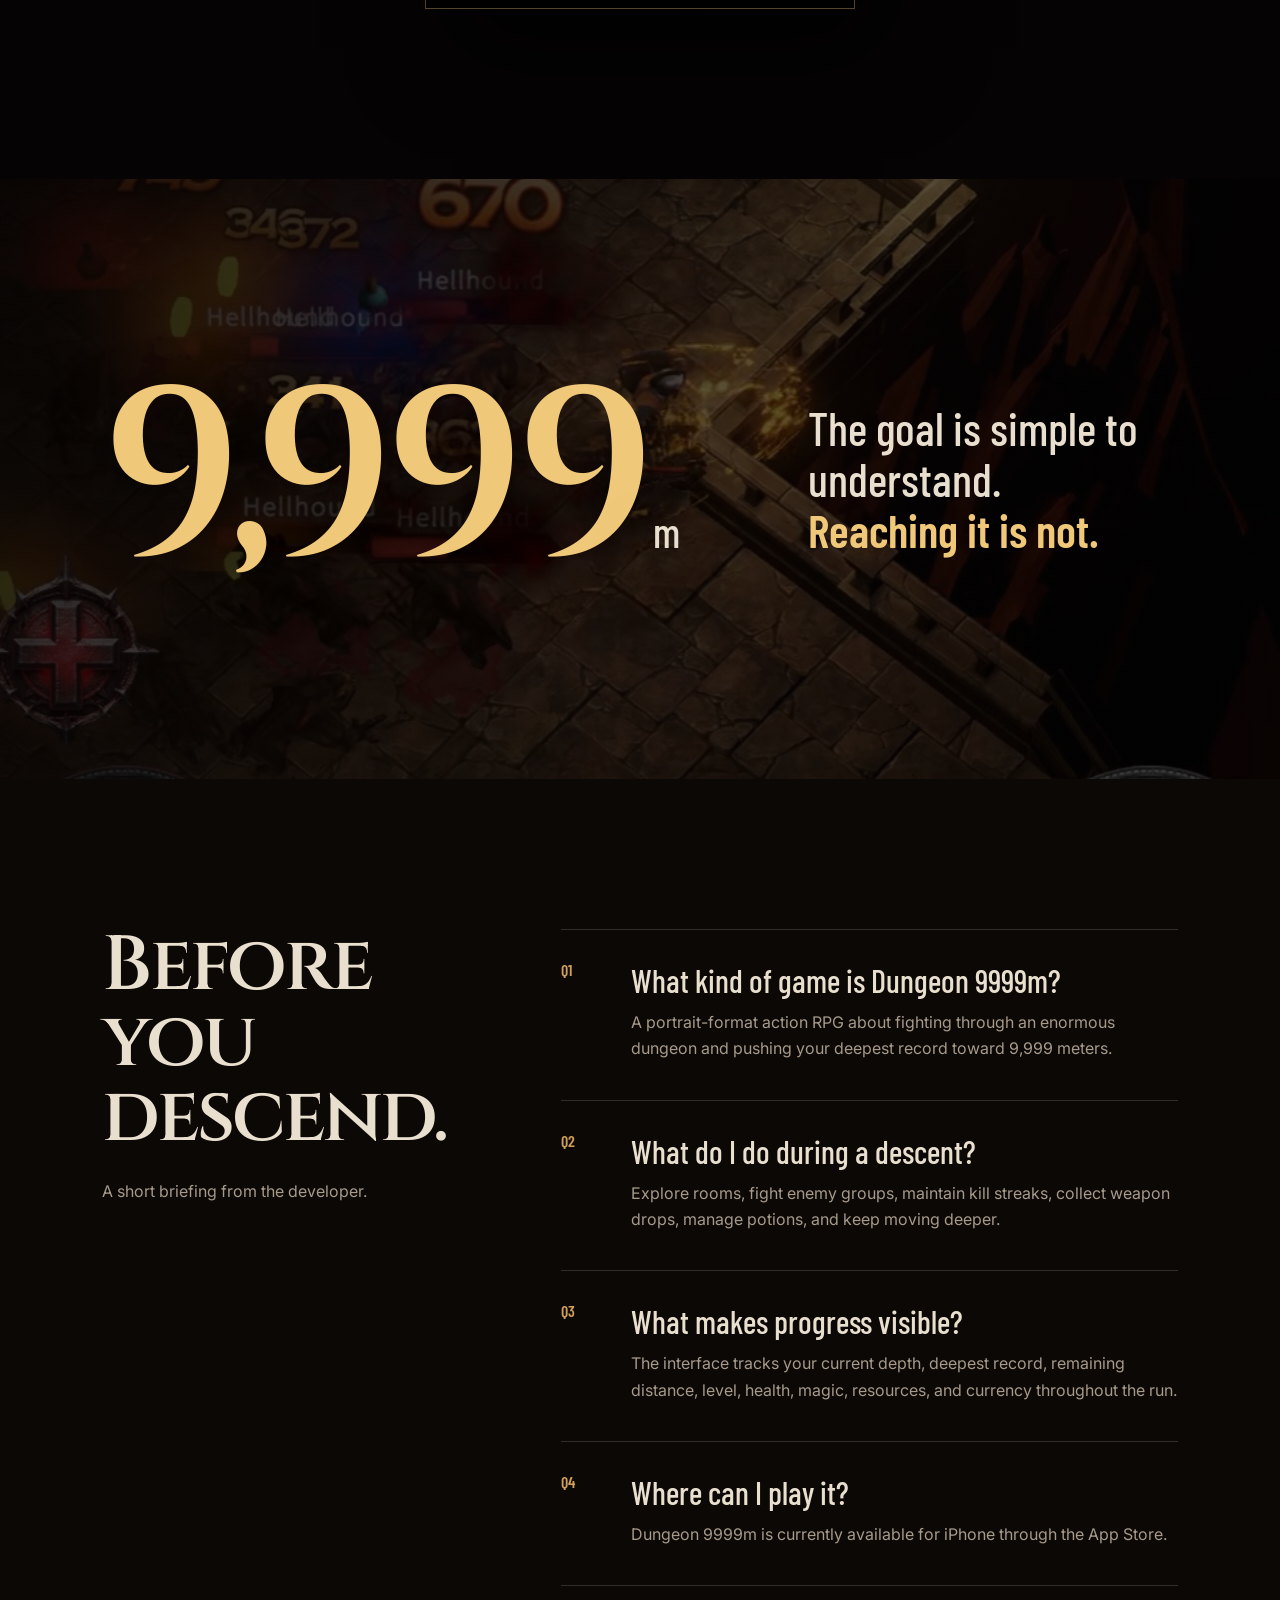
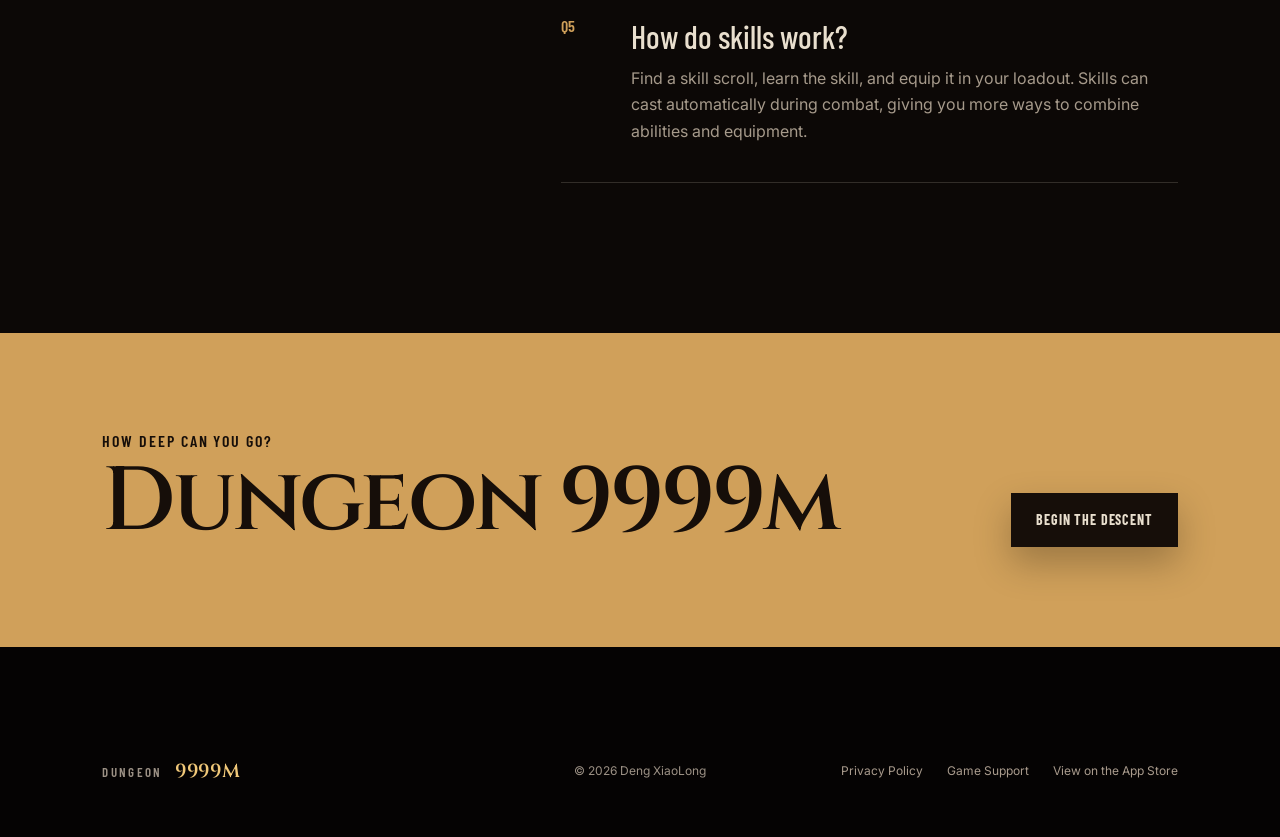
==== commit 35dfbaf4: "Localize developer interview and highlight homepage link" ====
--- a/game.html
+++ b/game.html
@@ -7,8 +7,8 @@
     <meta name="description" content="Dungeon 9999m — fight, loot, and descend through a dungeon measured one dangerous meter at a time." />
     <title>Dungeon 9999m</title>
     <link rel="icon" href="assets/game-icon.png" />
-    <link rel="stylesheet" href="styles.css" />
-    <script src="i18n.js" defer></script>
+    <link rel="stylesheet" href="styles.css?v=2" />
+    <script src="i18n.js?v=2" defer></script>
   </head>
   <body>
     <header class="site-header">
@@ -40,7 +40,7 @@
             <a class="download-button" href="https://apps.apple.com/us/app/9999m-down-to-the-princess/id6747381264" data-i18n="hero.cta">Download on the App Store</a>
             <span data-i18n="hero.meta">Portrait action RPG · iPhone</span>
           </div>
-          <a class="interview-link" href="interview.html" lang="en" data-interview-link>Developer interview (Chinese)</a>
+          <a class="interview-link" href="interview.html?lang=en" data-interview-link><span data-i18n="nav.interview">Developer interview</span><span aria-hidden="true">→</span></a>
         </div>
 
         <div class="hero-media">
--- a/styles.css
+++ b/styles.css
@@ -51,8 +51,8 @@
 .hero-body { max-width: 590px; margin: 0; color: #b6aa9d; font-size: 17px; line-height: 1.75; }
 .hero-actions { display: flex; align-items: center; gap: 22px; margin-top: 34px; }
 .hero-actions > span { color: #938779; font: 500 13px/1 var(--condensed); letter-spacing: .08em; text-transform: uppercase; }
-.interview-link { display: inline-flex; align-items: center; min-height: 44px; margin-top: 10px; color: var(--gold-bright); font-size: .9rem; text-decoration: underline; text-underline-offset: .25em; }
-.interview-link:hover { color: var(--paper); }
+.interview-link { display: inline-flex; align-items: center; gap: 18px; min-height: 48px; margin-top: 18px; padding: 10px 18px; border: 1px solid var(--gold); background: var(--surface); color: var(--gold-bright); font-size: .95rem; font-weight: 600; }
+.interview-link:hover { border-color: var(--gold-bright); background: #24170d; }
 .download-button { display: inline-flex; min-height: 54px; align-items: center; justify-content: center; padding: 0 25px; background: var(--gold-bright); color: #150c07; font: 700 14px/1 var(--condensed); letter-spacing: .06em; text-transform: uppercase; box-shadow: 0 16px 36px rgba(0,0,0,.25); transition: transform .25s cubic-bezier(.16,1,.3,1), background .2s ease; }
 .download-button:hover { transform: translateY(-3px); background: #ffe0a0; }
 
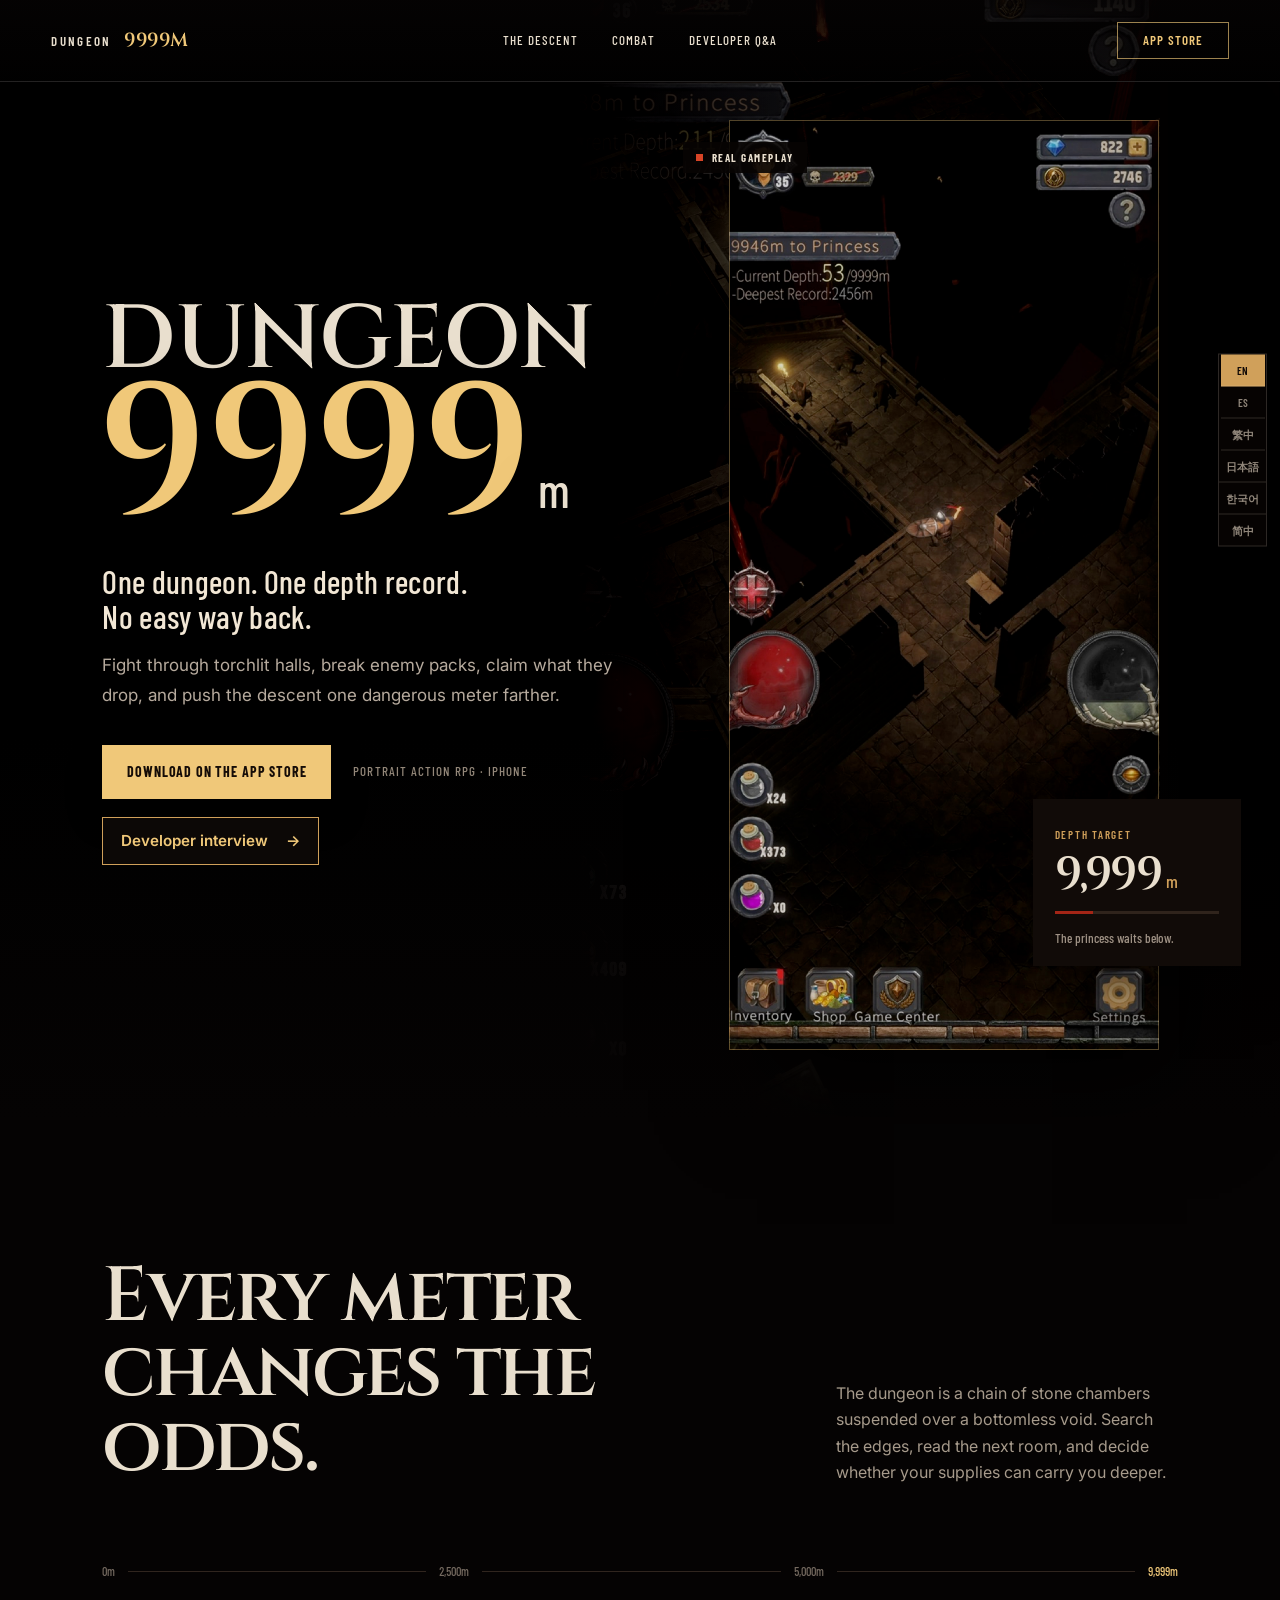
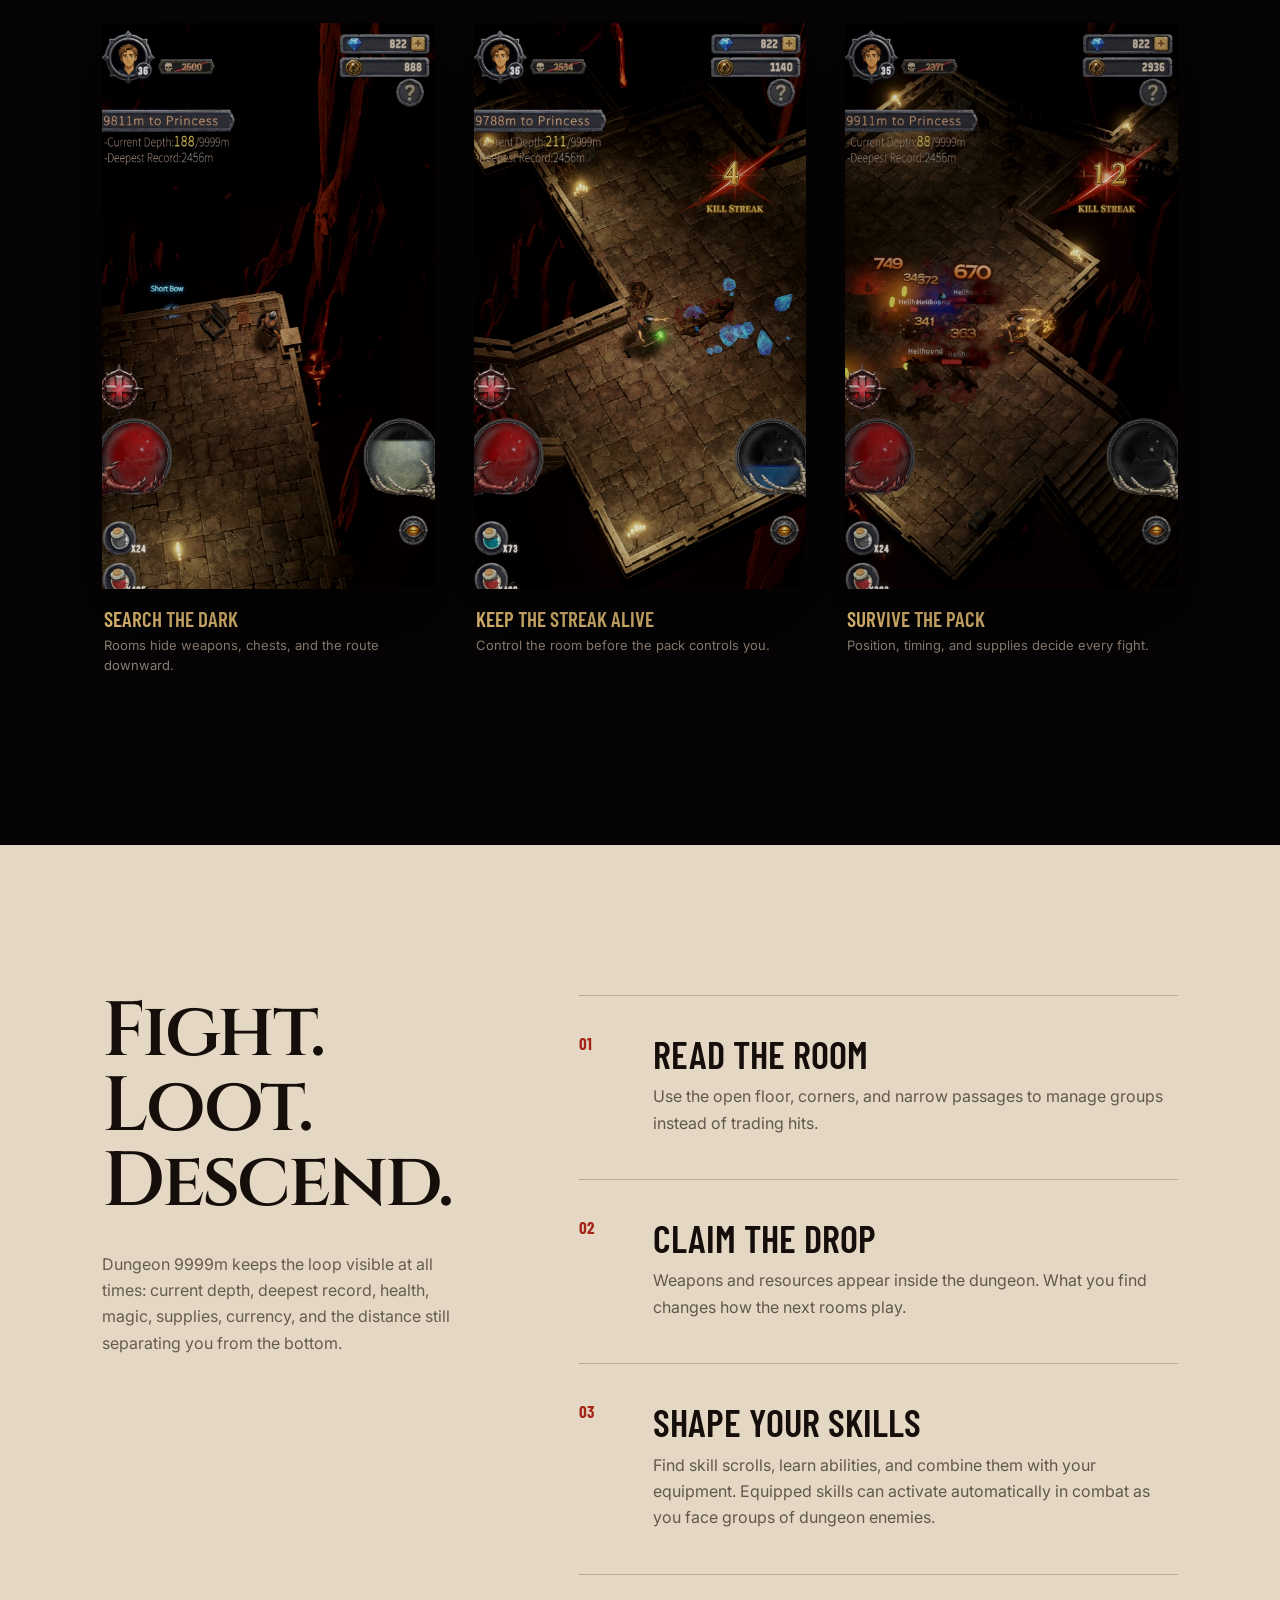
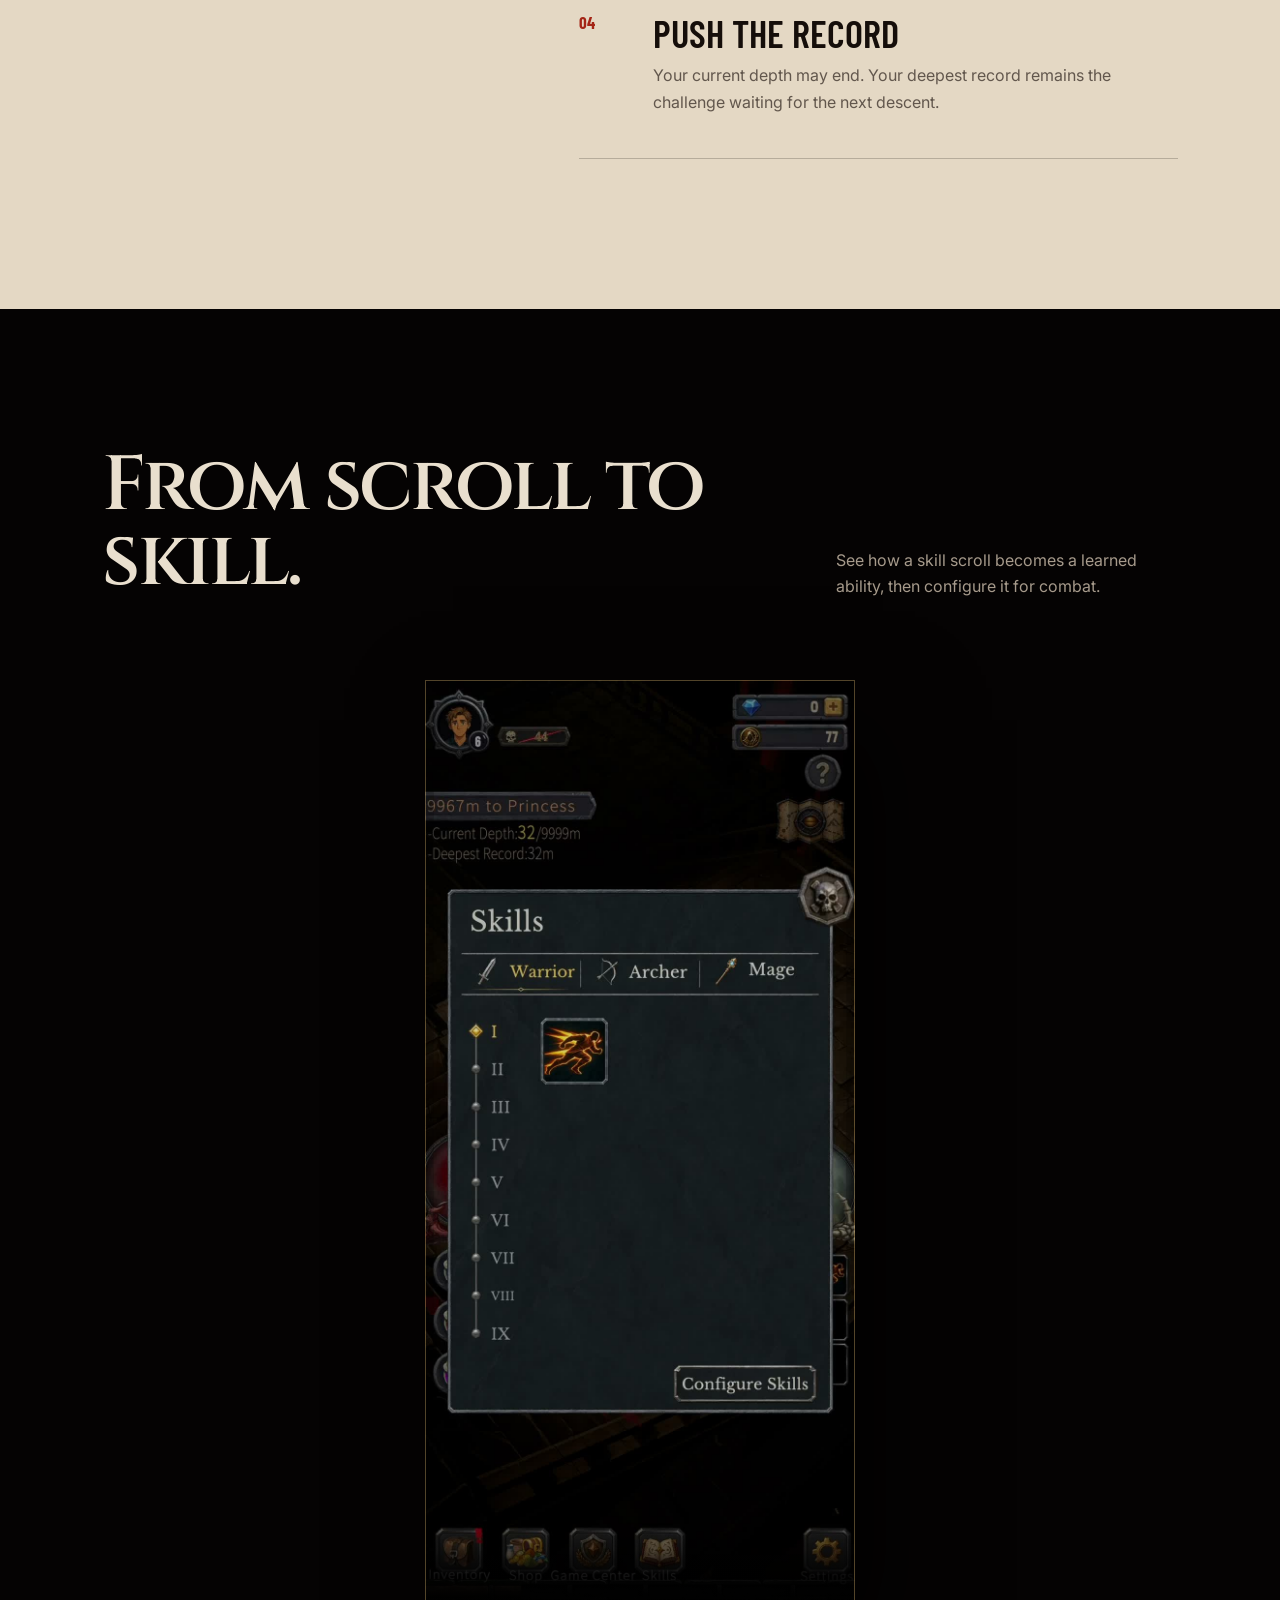
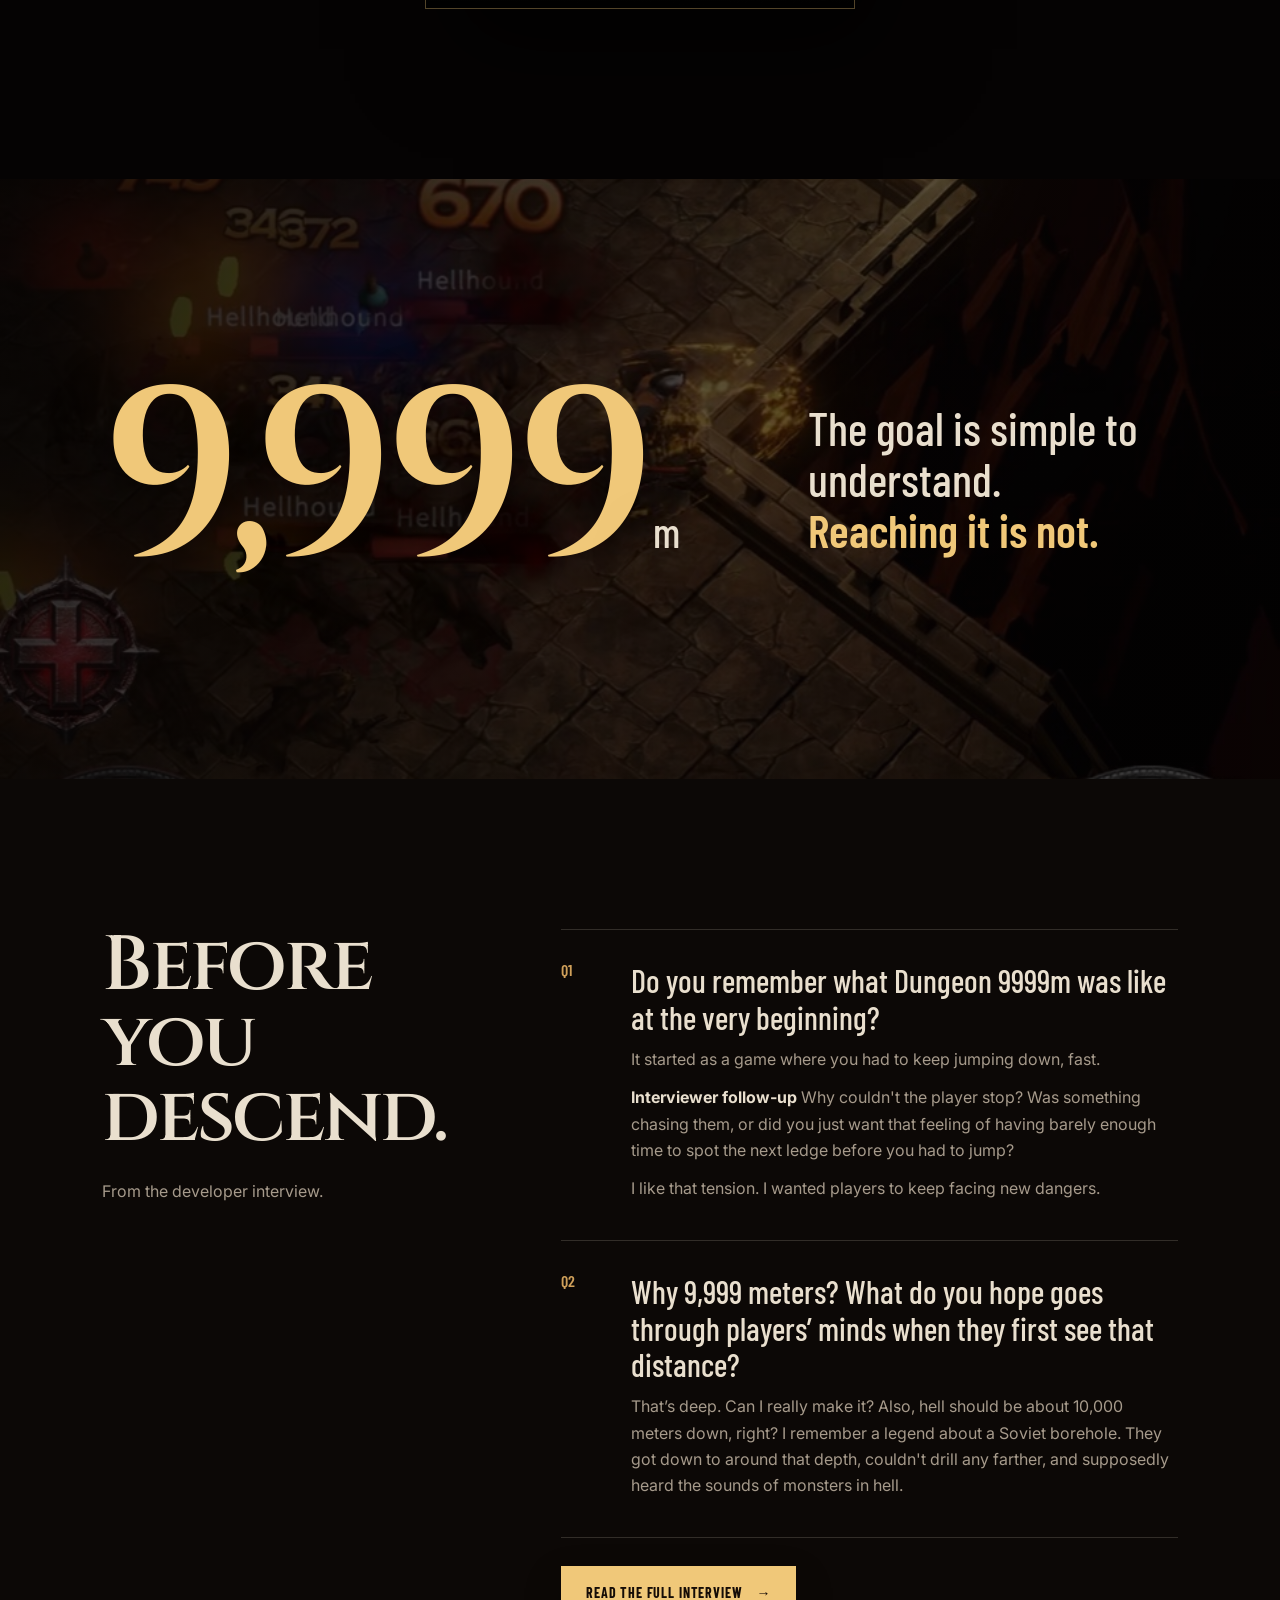
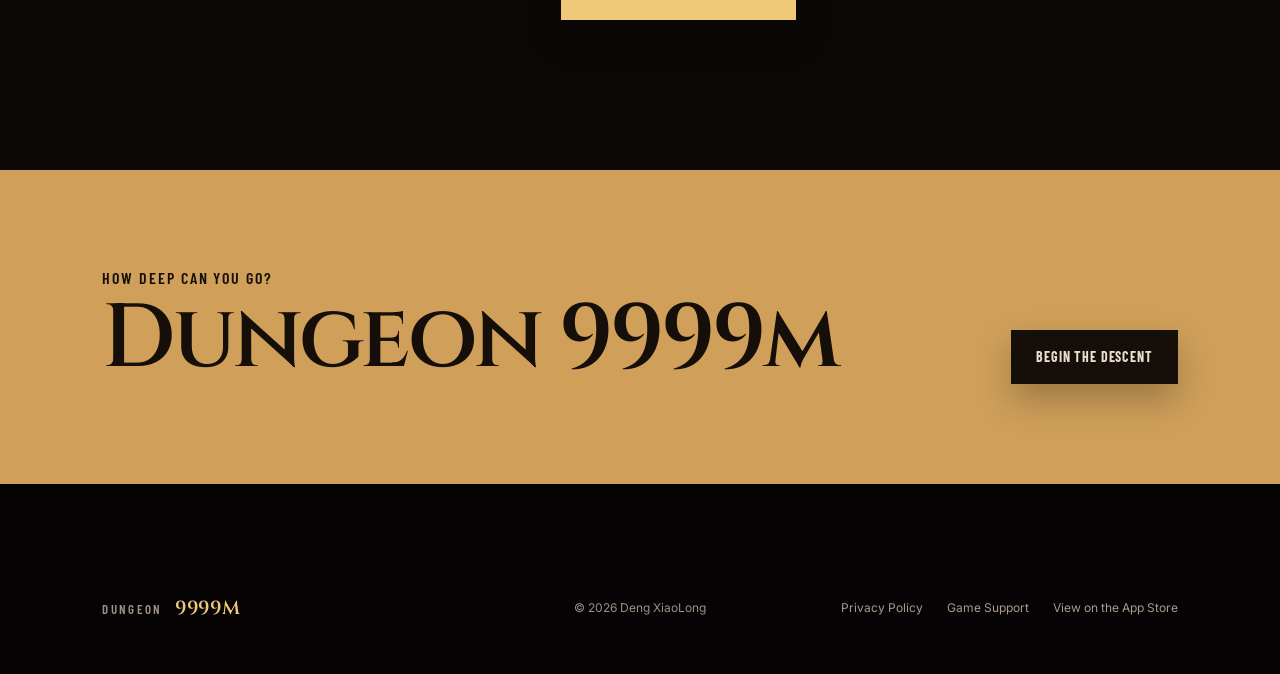
==== commit 95b8a93d: "Feature first two interview questions on game homepage" ====
--- a/game.html
+++ b/game.html
@@ -7,8 +7,9 @@
     <meta name="description" content="Dungeon 9999m — fight, loot, and descend through a dungeon measured one dangerous meter at a time." />
     <title>Dungeon 9999m</title>
     <link rel="icon" href="assets/game-icon.png" />
-    <link rel="stylesheet" href="styles.css?v=2" />
-    <script src="i18n.js?v=2" defer></script>
+    <link rel="stylesheet" href="styles.css?v=3" />
+    <script src="i18n.js?v=3" defer></script>
+    <script src="interview-i18n.js?v=2" defer></script>
   </head>
   <body>
     <header class="site-header">
@@ -116,14 +117,28 @@
       <section class="qa" id="qa">
         <div class="qa-heading">
           <h2 data-i18n="qa.title">Before you descend.</h2>
-          <p data-i18n="qa.intro">A short briefing from the developer.</p>
+          <p data-interview-intro>From the developer interview.</p>
         </div>
-        <div class="qa-list">
-          <article><span>Q1</span><div><h3 data-i18n="qa.q1">What kind of game is Dungeon 9999m?</h3><p data-i18n="qa.a1">A portrait-format action RPG about fighting through an enormous dungeon and pushing your deepest record toward 9,999 meters.</p></div></article>
-          <article><span>Q2</span><div><h3 data-i18n="qa.q2">What do I do during a descent?</h3><p data-i18n="qa.a2">Explore rooms, fight enemy groups, maintain kill streaks, collect weapon drops, manage potions, and keep moving deeper.</p></div></article>
-          <article><span>Q3</span><div><h3 data-i18n="qa.q3">What makes progress visible?</h3><p data-i18n="qa.a3">The interface tracks your current depth, deepest record, remaining distance, level, health, magic, resources, and currency throughout the run.</p></div></article>
-          <article><span>Q4</span><div><h3 data-i18n="qa.q4">Where can I play it?</h3><p data-i18n="qa.a4">Dungeon 9999m is currently available for iPhone through the App Store.</p></div></article>
-          <article><span>Q5</span><div><h3 data-i18n="qa.q5">How do skills work?</h3><p data-i18n="qa.a5">Find a skill scroll, learn the skill, and equip it in your loadout. Skills can cast automatically during combat, giving you more ways to combine abilities and equipment.</p></div></article>
+        <div class="qa-list" data-interview-preview>
+          <article>
+            <span aria-hidden="true">Q1</span>
+            <div>
+              <h3>Do you remember what Dungeon 9999m was like at the very beginning?</h3>
+              <p>It started as a game where you had to keep jumping down, fast.</p>
+              <p><strong>Interviewer follow-up</strong> Why couldn't the player stop? Was something chasing them, or did you just want that feeling of having barely enough time to spot the next ledge before you had to jump?</p>
+              <p>I like that tension. I wanted players to keep facing new dangers.</p>
+            </div>
+          </article>
+          <article>
+            <span aria-hidden="true">Q2</span>
+            <div>
+              <h3>Why 9,999 meters? What do you hope goes through players’ minds when they first see that distance?</h3>
+              <p>That’s deep. Can I really make it? Also, hell should be about 10,000 meters down, right? I remember a legend about a Soviet borehole. They got down to around that depth, couldn't drill any farther, and supposedly heard the sounds of monsters in hell.</p>
+            </div>
+          </article>
+          <a class="download-button qa-interview-link" href="interview.html?lang=en" data-interview-link>
+            <span data-interview-cta>Read the full interview</span><span aria-hidden="true">→</span>
+          </a>
         </div>
       </section>
 
--- a/styles.css
+++ b/styles.css
@@ -116,6 +116,9 @@
 .qa-list article > span { color: var(--gold); font: 600 16px/1 var(--condensed); }
 .qa-list h3 { margin: 0 0 10px; font: 500 clamp(25px, 2.5vw, 36px)/1.15 var(--condensed); }
 .qa-list p { max-width: 720px; margin: 0; color: var(--muted); }
+.qa-list p + p { margin-top: .75em; }
+.qa-list p strong { color: var(--paper); }
+.qa-interview-link { gap: 14px; margin-top: 28px; line-height: 1.3; }
 
 .final-cta { display: flex; align-items: end; justify-content: space-between; gap: 40px; padding: 100px clamp(42px, 8vw, 150px); background: var(--gold); color: #160e09; }
 .final-cta p { margin: 0 0 10px; font: 600 16px/1 var(--condensed); letter-spacing: .12em; text-transform: uppercase; }
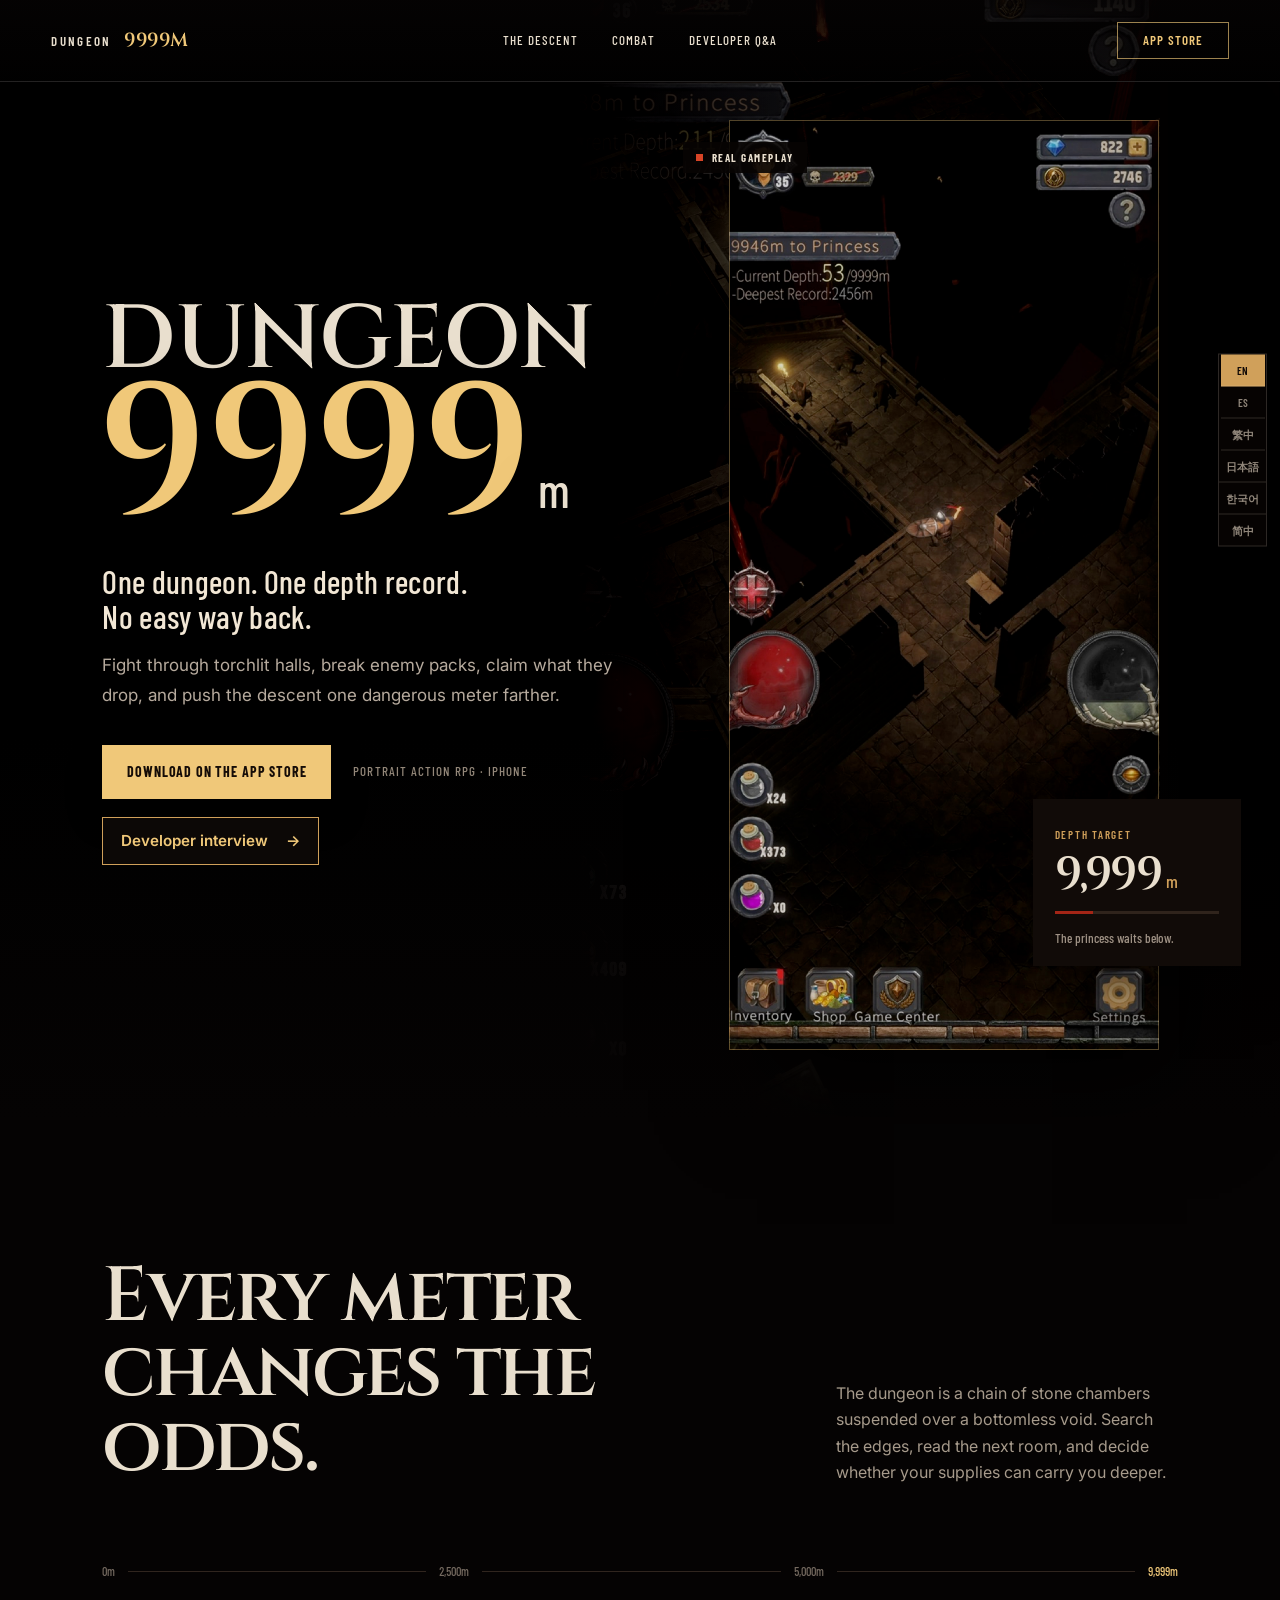
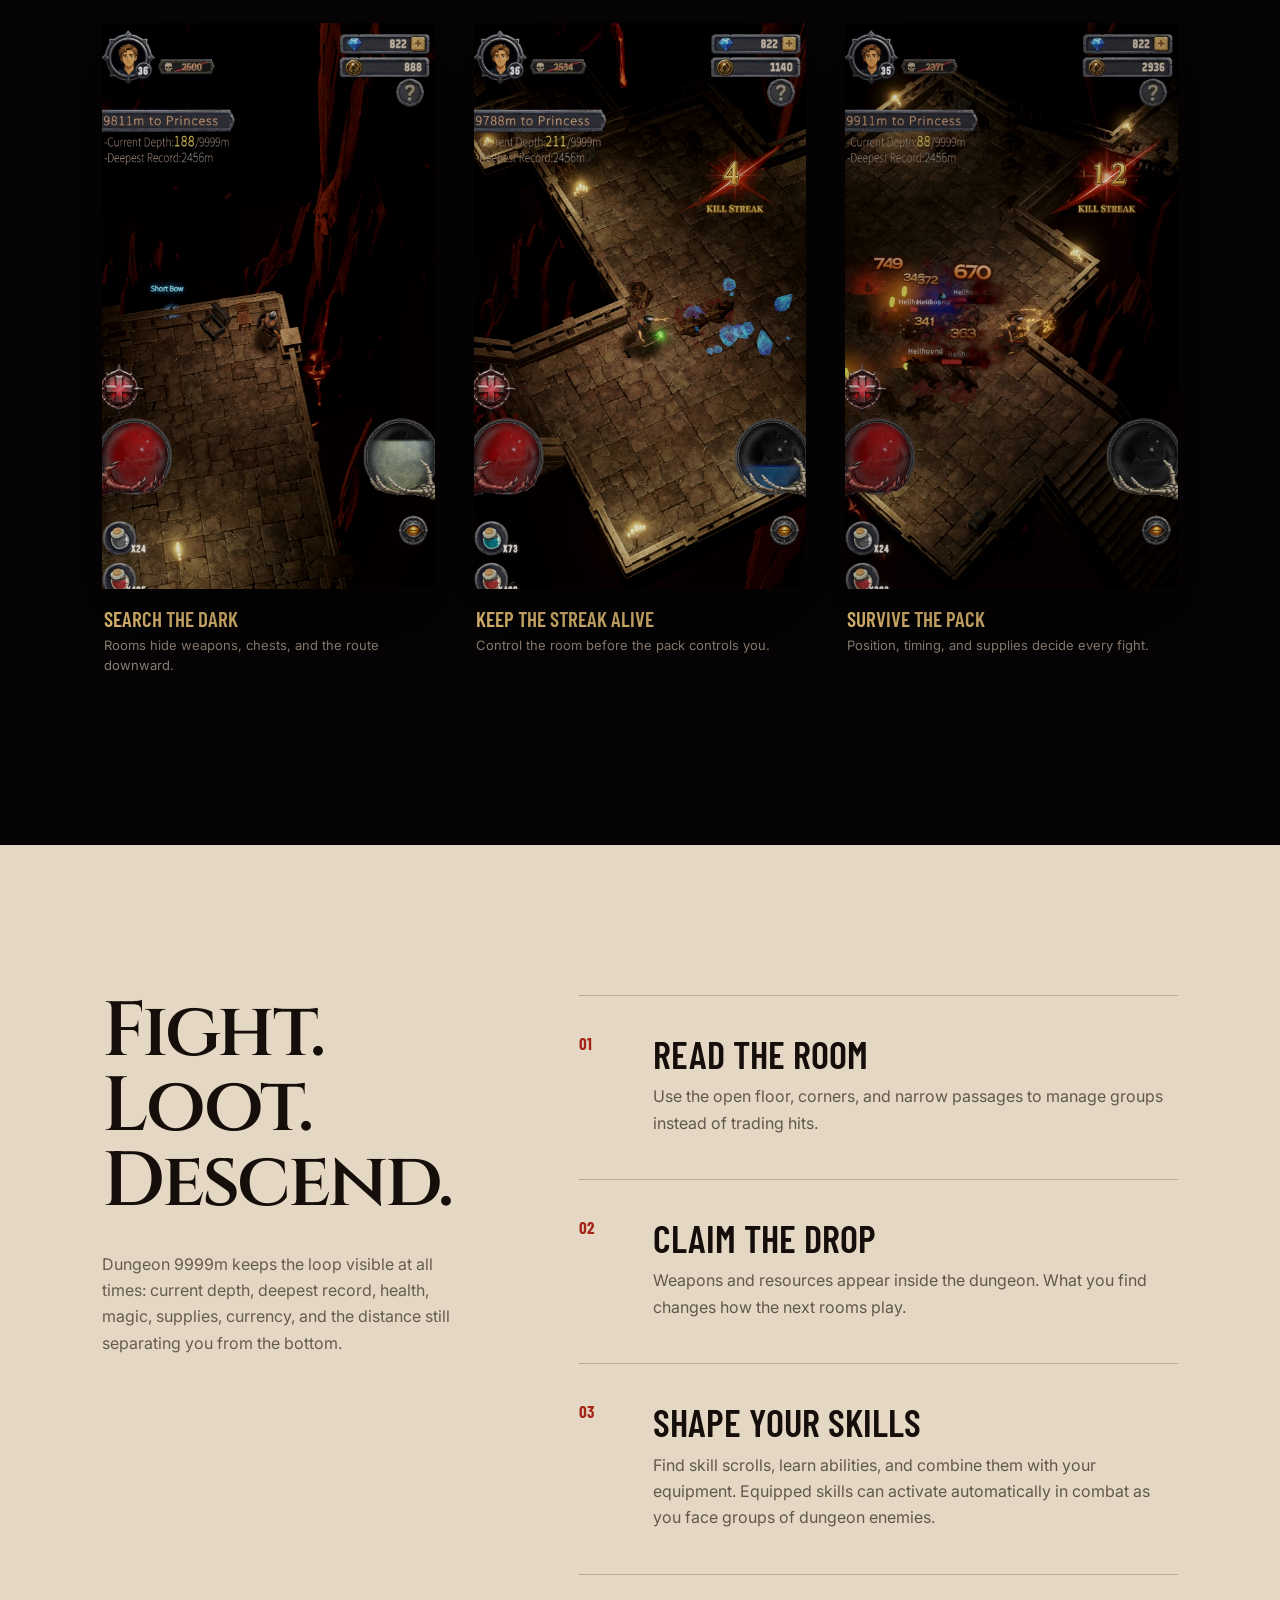
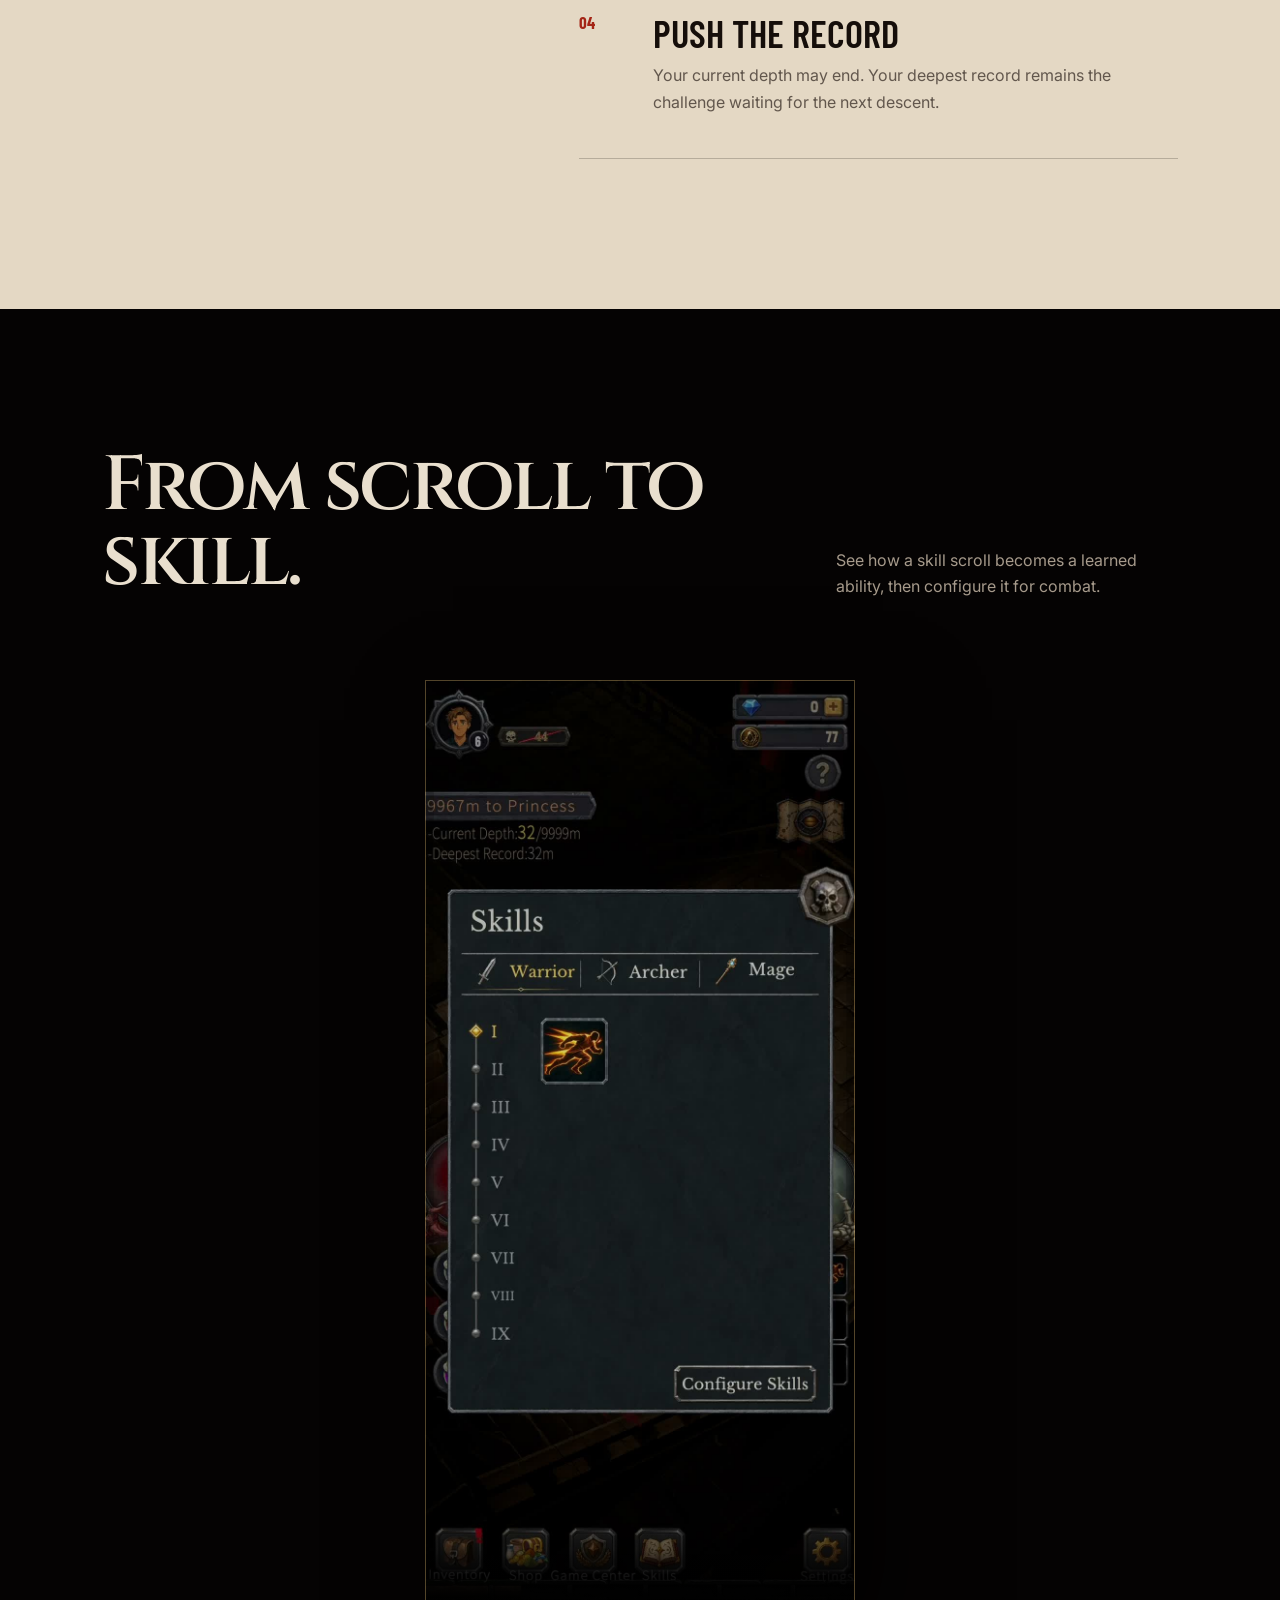
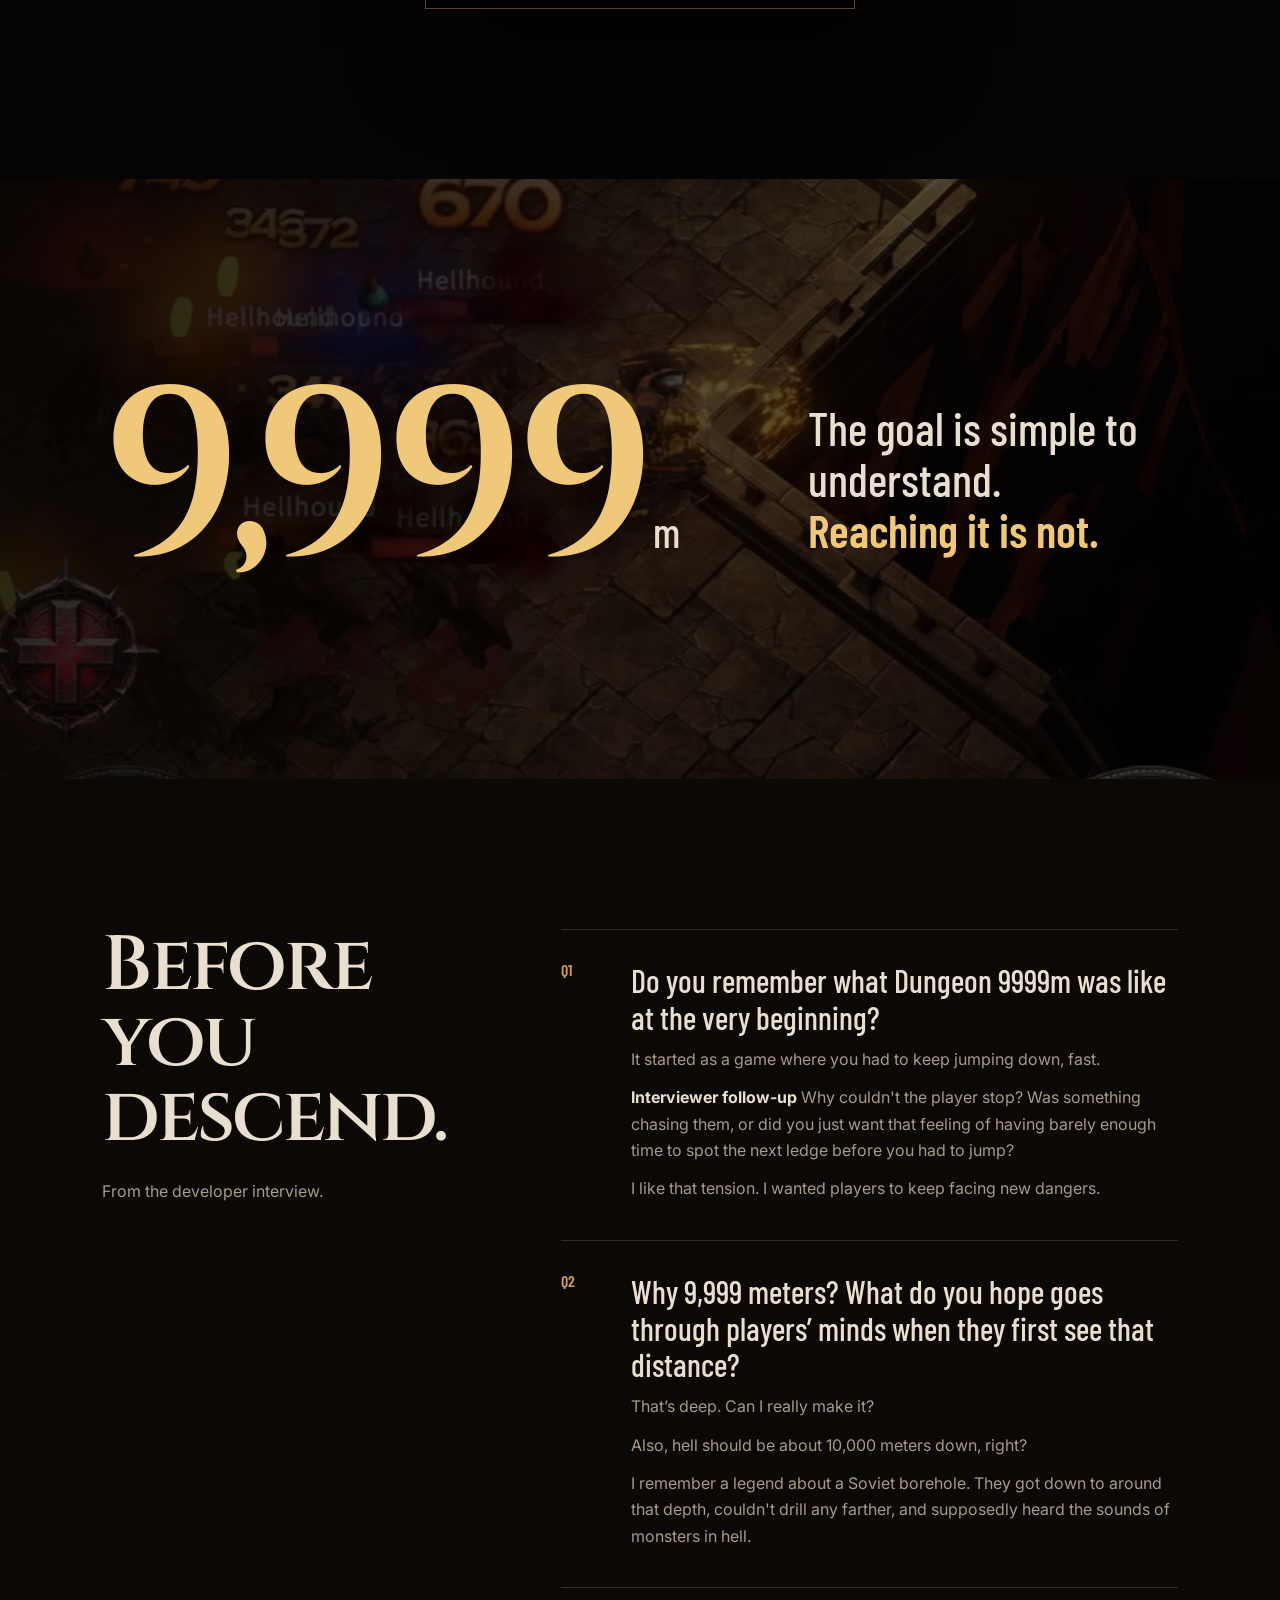
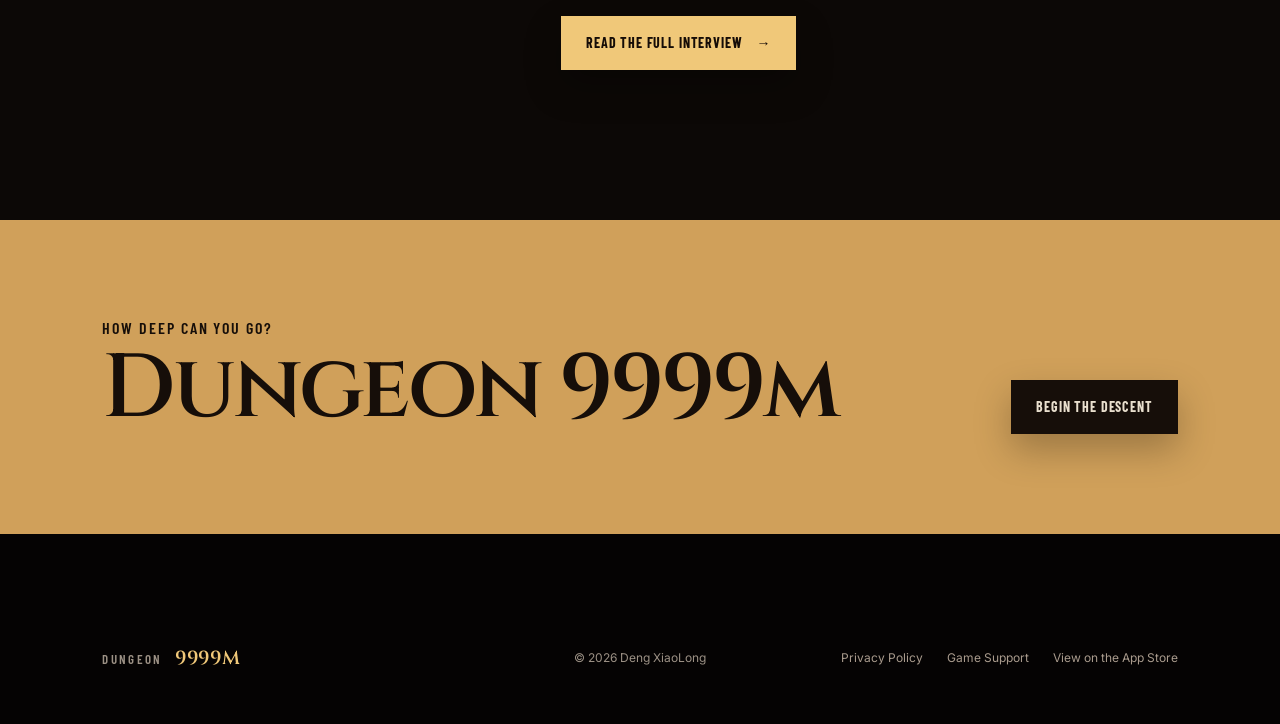
==== commit 92709aba: "Show full second interview answer and wrap Chinese heading by pairs" ====
--- a/game.html
+++ b/game.html
@@ -7,9 +7,9 @@
     <meta name="description" content="Dungeon 9999m — fight, loot, and descend through a dungeon measured one dangerous meter at a time." />
     <title>Dungeon 9999m</title>
     <link rel="icon" href="assets/game-icon.png" />
-    <link rel="stylesheet" href="styles.css?v=3" />
-    <script src="i18n.js?v=3" defer></script>
-    <script src="interview-i18n.js?v=2" defer></script>
+    <link rel="stylesheet" href="styles.css?v=4" />
+    <script src="i18n.js?v=4" defer></script>
+    <script src="interview-i18n.js?v=3" defer></script>
   </head>
   <body>
     <header class="site-header">
@@ -133,7 +133,9 @@
             <span aria-hidden="true">Q2</span>
             <div>
               <h3>Why 9,999 meters? What do you hope goes through players’ minds when they first see that distance?</h3>
-              <p>That’s deep. Can I really make it? Also, hell should be about 10,000 meters down, right? I remember a legend about a Soviet borehole. They got down to around that depth, couldn't drill any farther, and supposedly heard the sounds of monsters in hell.</p>
+              <p>That’s deep. Can I really make it?</p>
+              <p>Also, hell should be about 10,000 meters down, right?</p>
+              <p>I remember a legend about a Soviet borehole. They got down to around that depth, couldn't drill any farther, and supposedly heard the sounds of monsters in hell.</p>
             </div>
           </article>
           <a class="download-button qa-interview-link" href="interview.html?lang=en" data-interview-link>
--- a/styles.css
+++ b/styles.css
@@ -111,6 +111,8 @@
 .qa { display: grid; grid-template-columns: .64fr 1.36fr; gap: 9vw; padding: 150px clamp(42px, 8vw, 150px); background: var(--surface); }
 .qa-heading { position: sticky; top: 55px; align-self: start; }
 .qa-heading > p { margin-top: 23px; }
+.qa-heading h2:lang(zh) { line-height: 1.12; letter-spacing: 0; }
+.qa-heading h2:lang(zh) span { white-space: nowrap; }
 .qa-list { border-top: 1px solid var(--line); }
 .qa-list article { display: grid; grid-template-columns: 48px 1fr; gap: 22px; padding: 32px 0 38px; border-bottom: 1px solid var(--line); }
 .qa-list article > span { color: var(--gold); font: 600 16px/1 var(--condensed); }
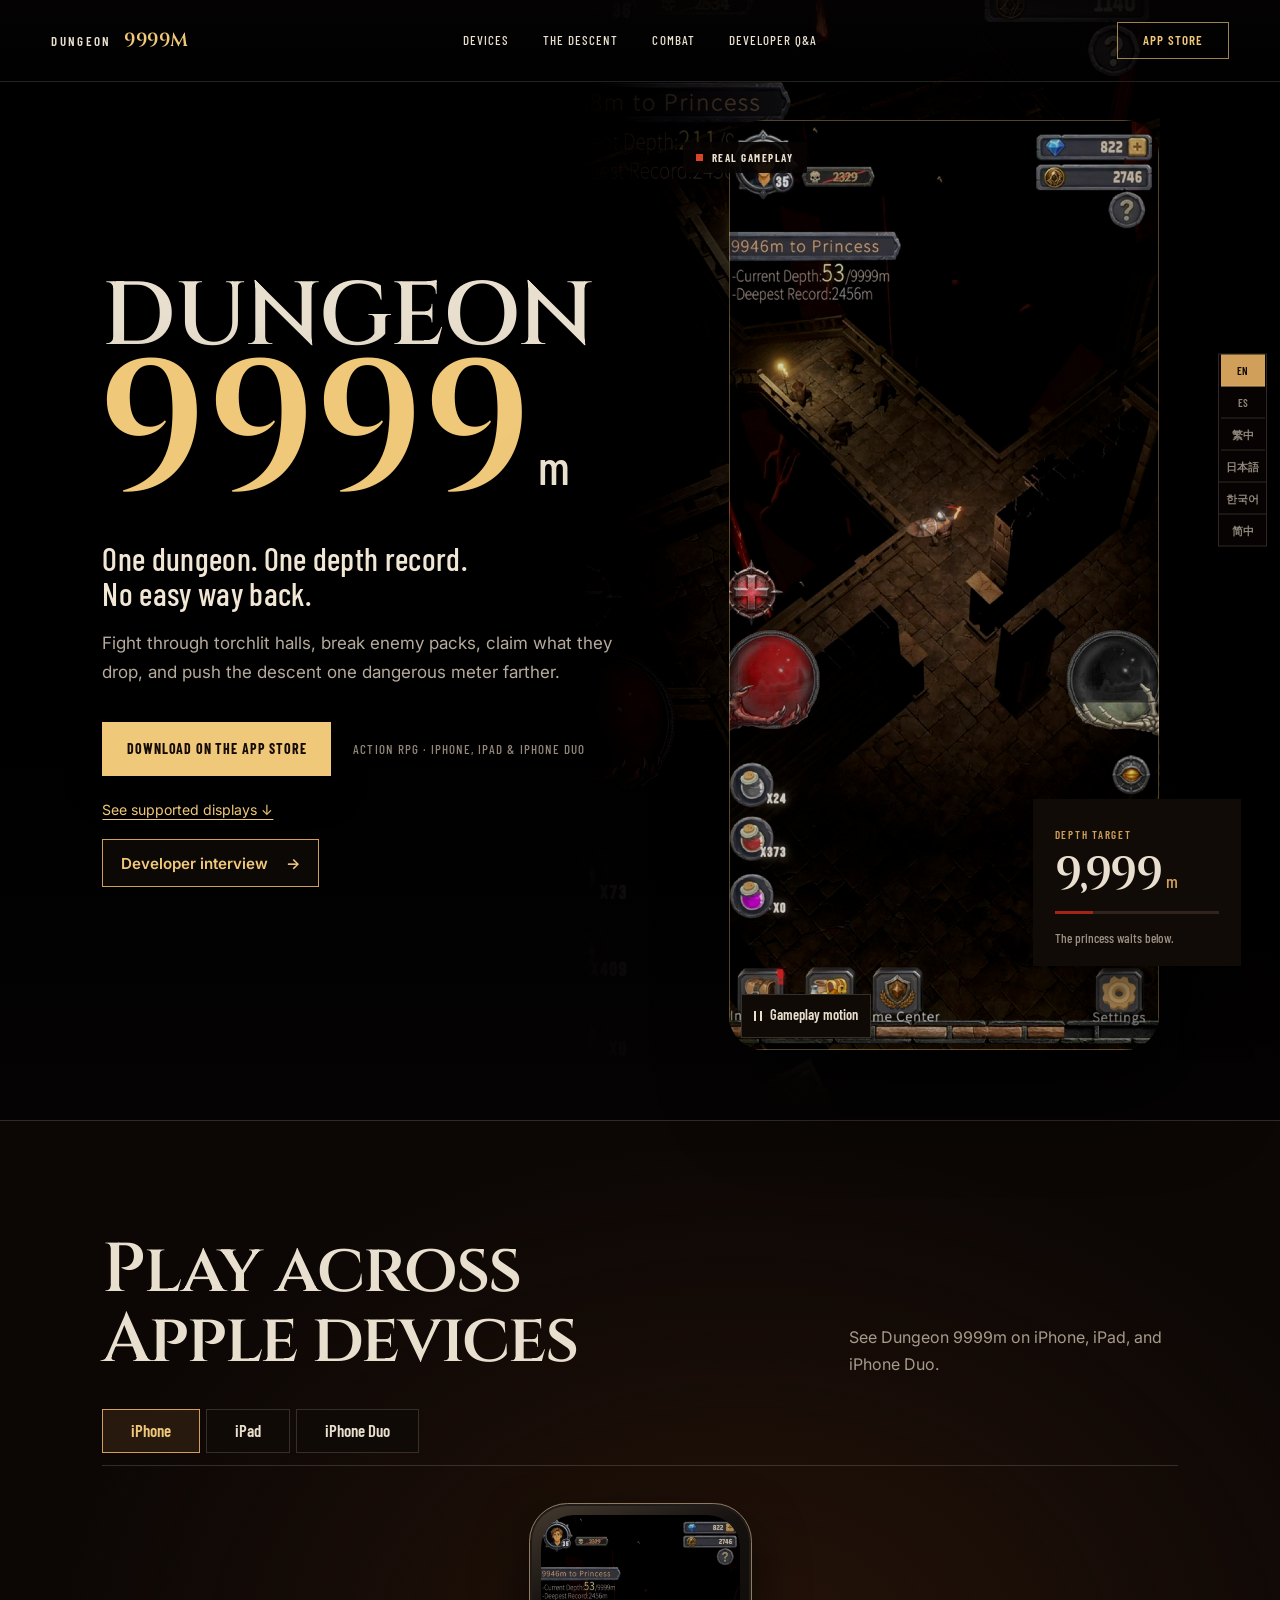
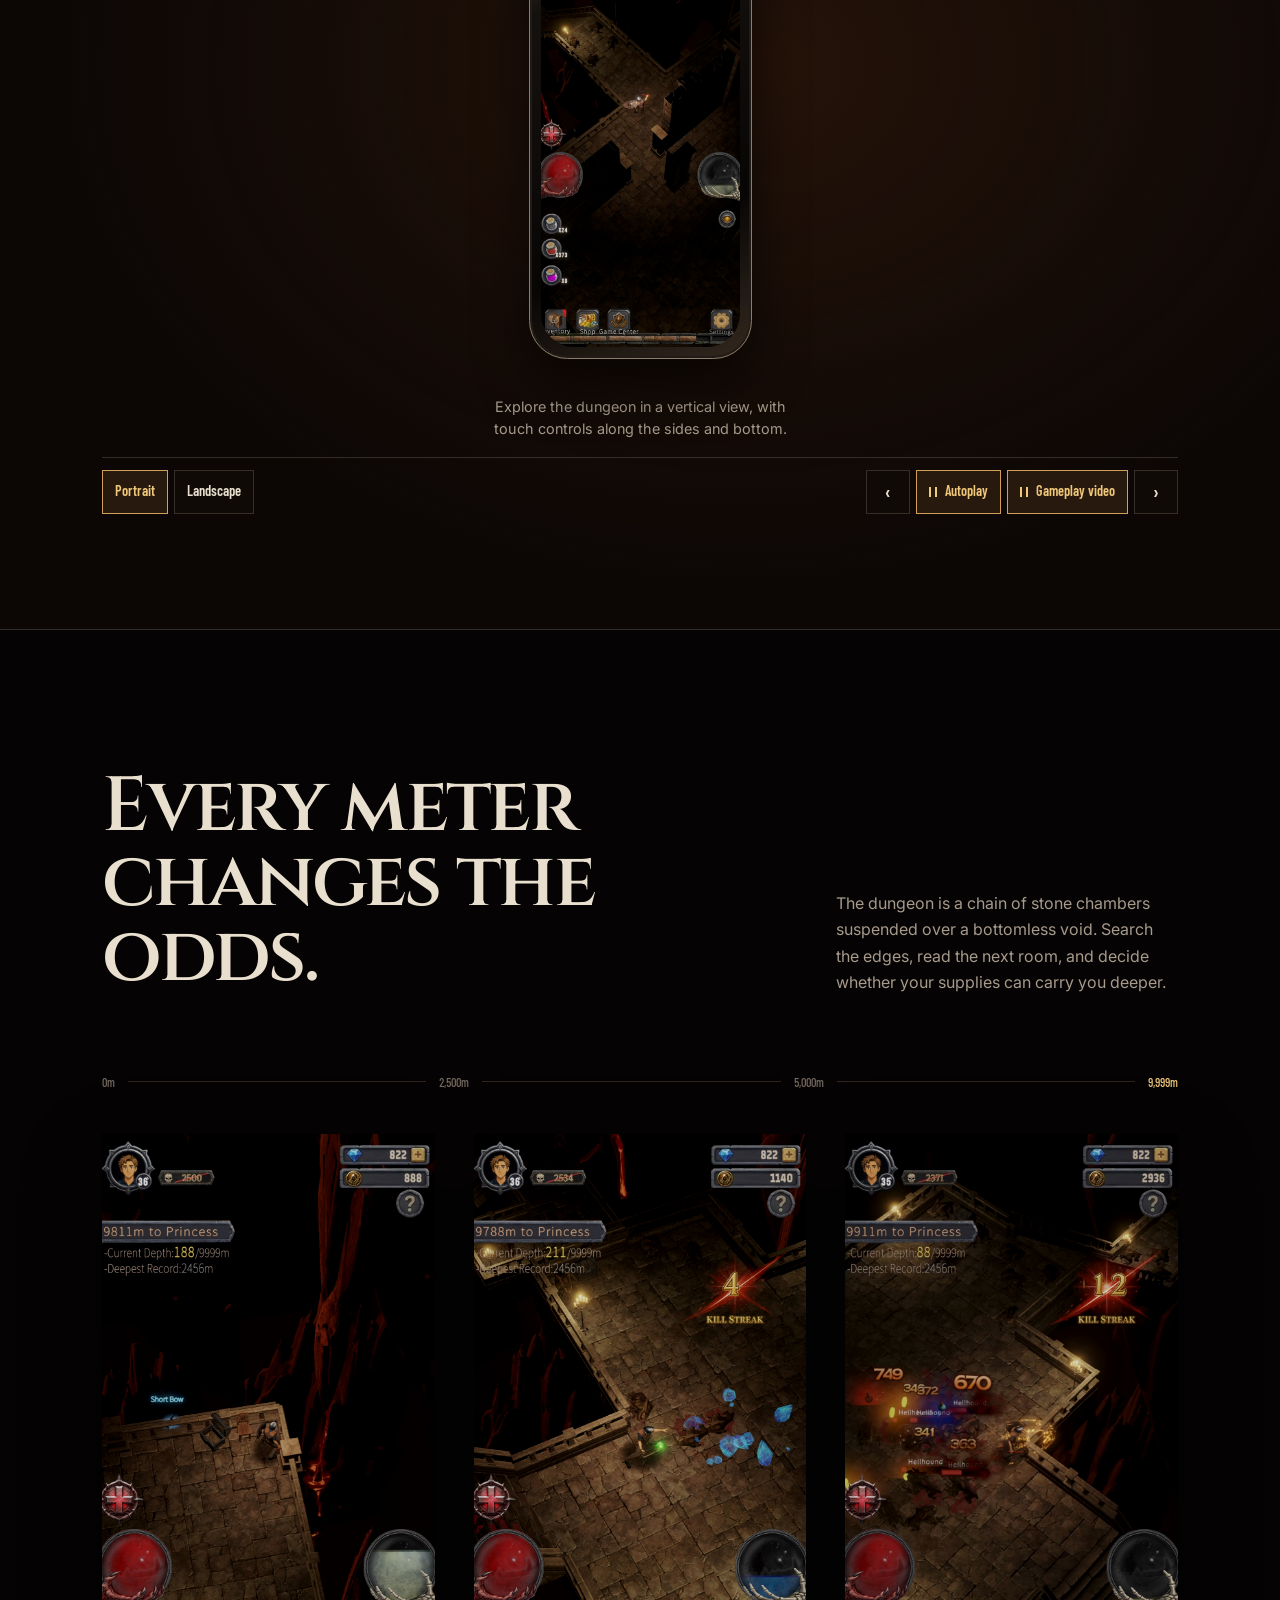
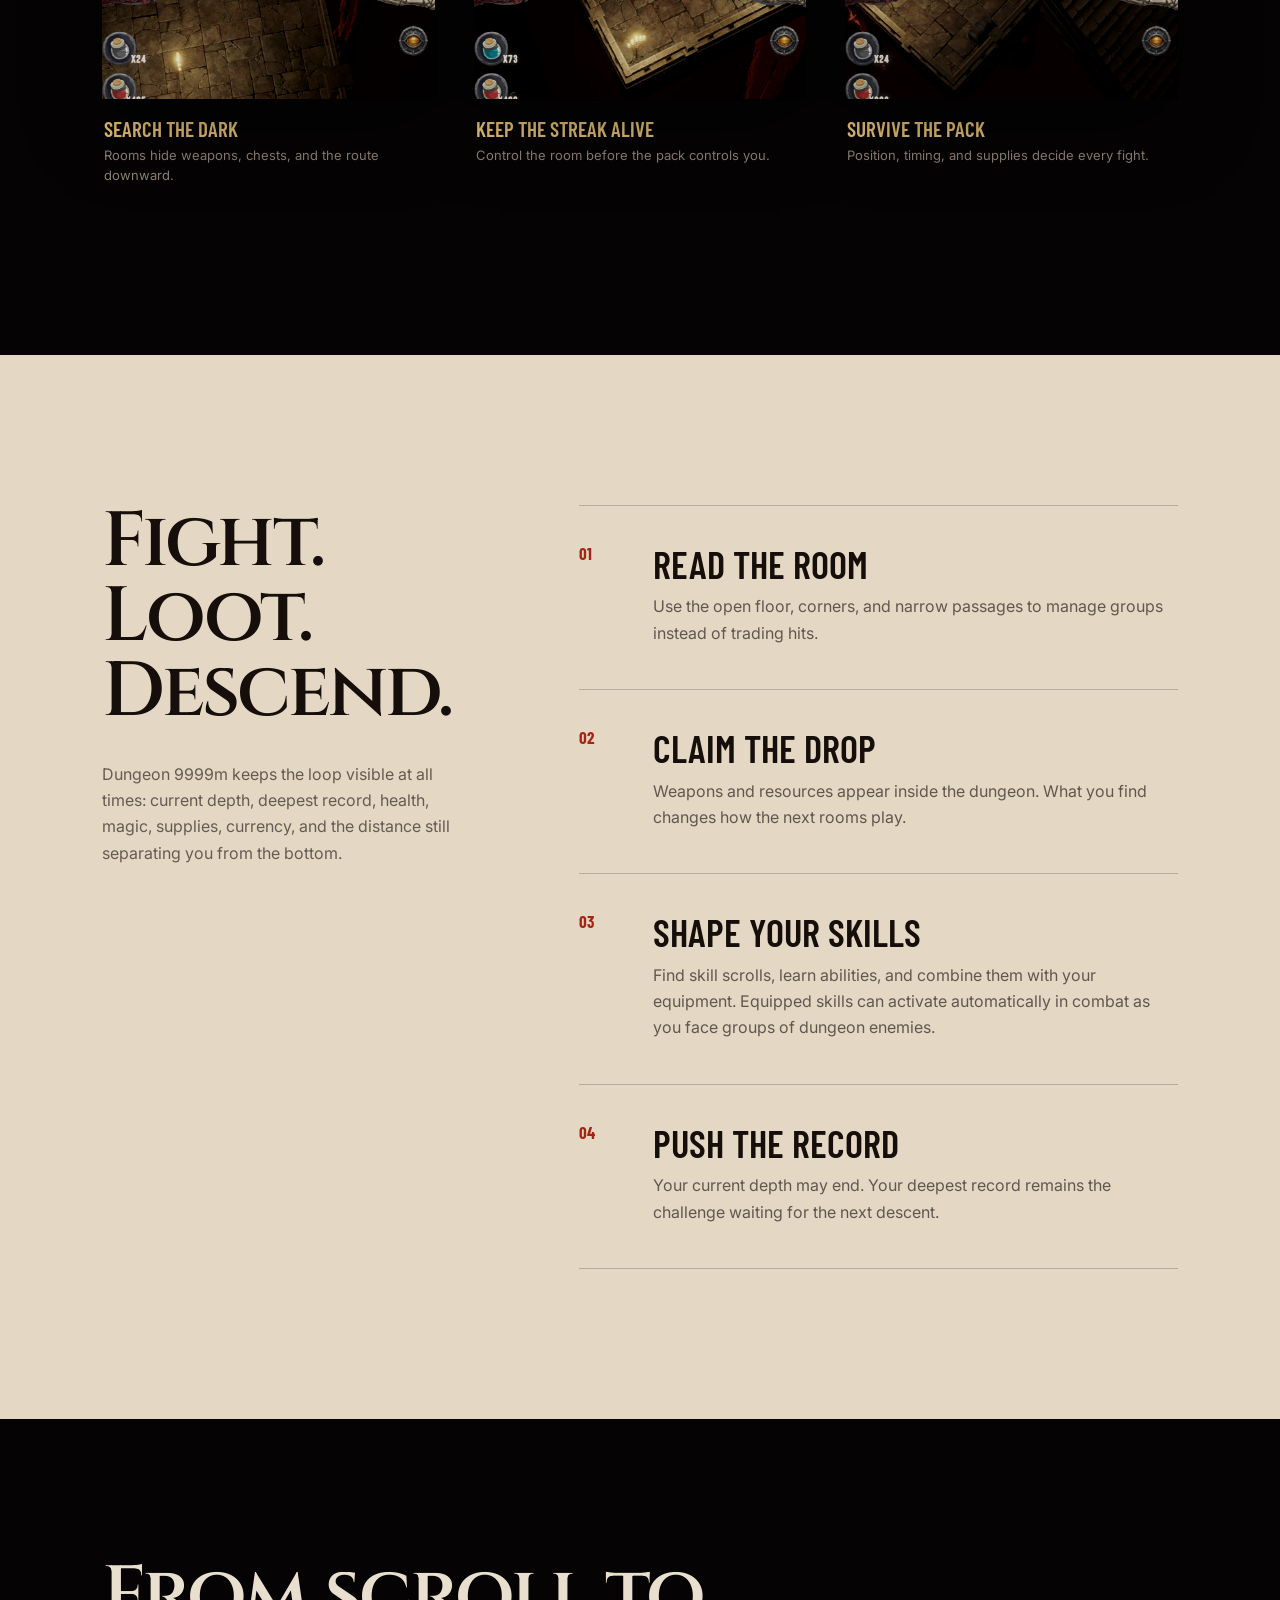
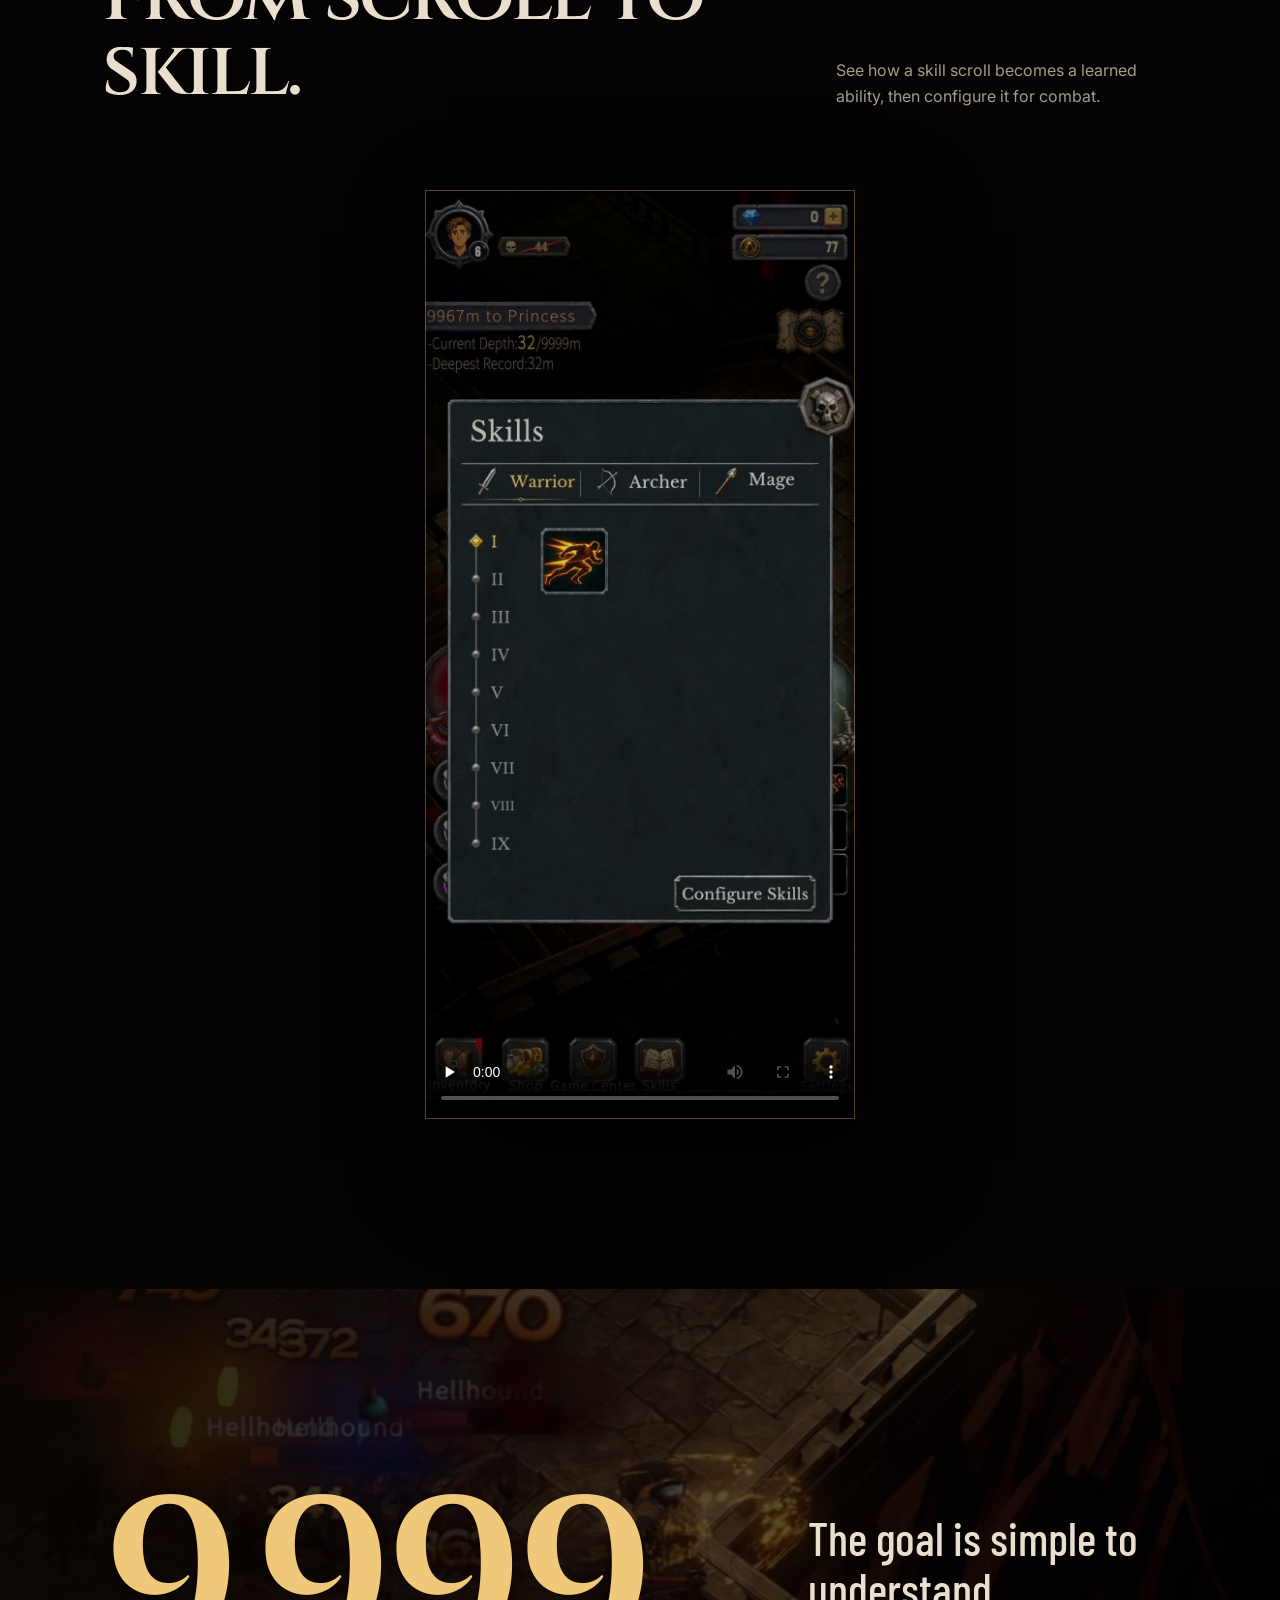
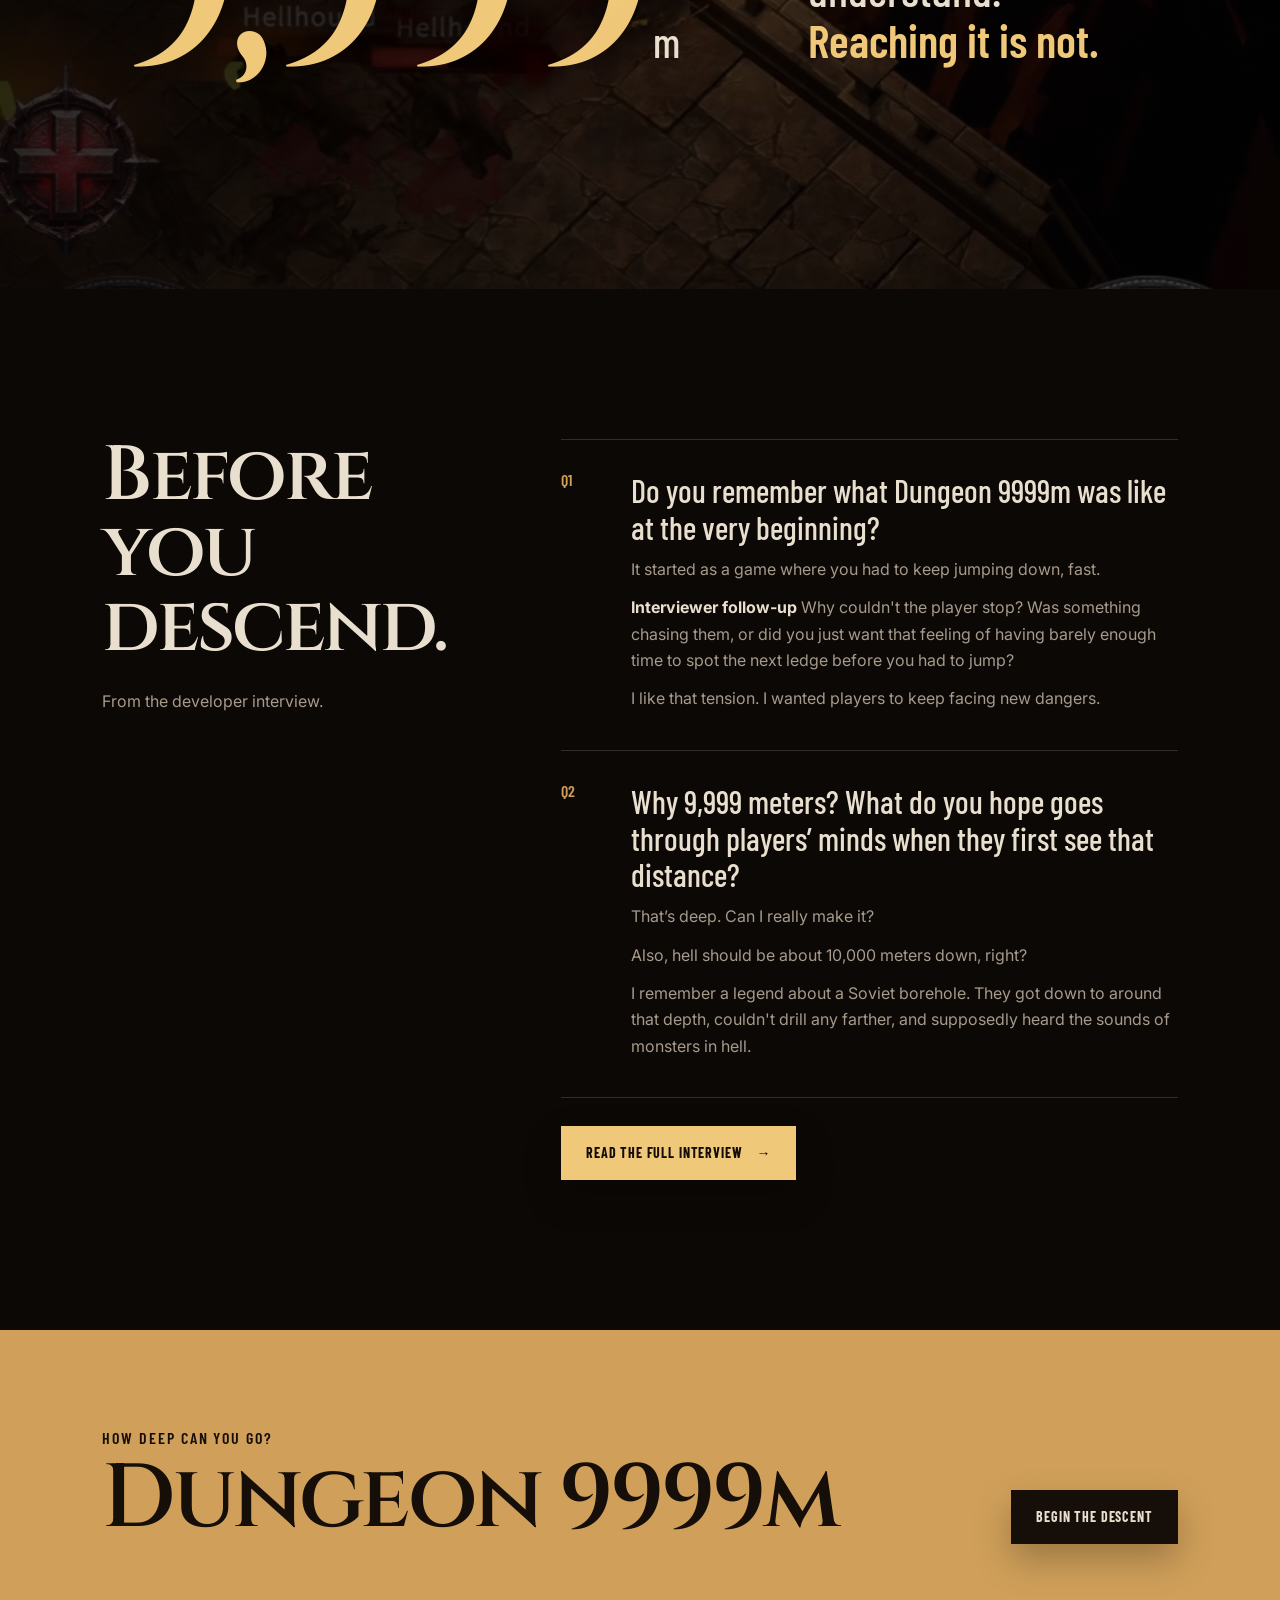
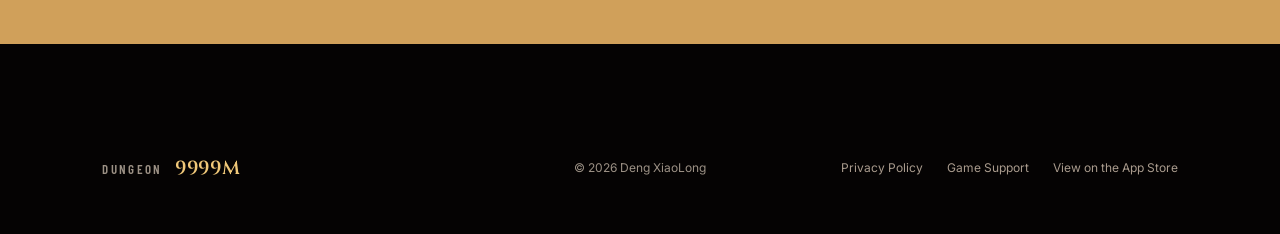
==== commit 3fc522a5: "Show iPhone, iPad, and Duo gameplay on the game homepage" ====
--- a/game.html
+++ b/game.html
@@ -2,19 +2,21 @@
 <html lang="en">
   <head>
     <meta charset="utf-8" />
-    <meta name="viewport" content="width=device-width, initial-scale=1" />
+    <meta name="viewport" content="width=device-width, initial-scale=1, viewport-fit=cover" />
     <meta name="theme-color" content="#070403" />
     <meta name="description" content="Dungeon 9999m — fight, loot, and descend through a dungeon measured one dangerous meter at a time." />
     <title>Dungeon 9999m</title>
     <link rel="icon" href="assets/game-icon.png" />
-    <link rel="stylesheet" href="styles.css?v=4" />
-    <script src="i18n.js?v=4" defer></script>
+    <link rel="stylesheet" href="styles.css?v=8" />
+    <script src="i18n.js?v=6" defer></script>
+    <script src="devices.js?v=2" defer></script>
     <script src="interview-i18n.js?v=3" defer></script>
   </head>
   <body>
     <header class="site-header">
       <a class="wordmark" href="#top" aria-label="Dungeon 9999m home">DUNGEON <b>9999m</b></a>
       <nav class="primary-nav" aria-label="Primary navigation">
+        <a href="#devices" data-i18n="nav.devices">Devices</a>
         <a href="#descent" data-i18n="nav.descent">The descent</a>
         <a href="#combat" data-i18n="nav.combat">Combat</a>
         <a href="#qa" data-i18n="nav.qa">Developer Q&amp;A</a>
@@ -39,16 +41,17 @@
           <p class="hero-body" data-i18n="hero.body">Fight through torchlit halls, break enemy packs, claim what they drop, and push the descent one dangerous meter farther.</p>
           <div class="hero-actions">
             <a class="download-button" href="https://apps.apple.com/us/app/9999m-down-to-the-princess/id6747381264" data-i18n="hero.cta">Download on the App Store</a>
-            <span data-i18n="hero.meta">Portrait action RPG · iPhone</span>
-          </div>
+            <span data-i18n="hero.meta">Action RPG · iPhone, iPad &amp; iPhone Duo</span>
+          </div>
+          <a class="device-jump" href="#devices" data-i18n="devices.jump">See supported displays ↓</a>
           <a class="interview-link" href="interview.html?lang=en" data-interview-link><span data-i18n="nav.interview">Developer interview</span><span aria-hidden="true">→</span></a>
         </div>
 
         <div class="hero-media">
           <div class="video-shell">
-            <video autoplay muted loop playsinline preload="metadata" poster="assets/gameplay-poster.jpg" aria-label="Dungeon 9999m gameplay">
-              <source src="assets/gameplay.m4v" type="video/x-m4v" />
-            </video>
+            <img src="assets/gameplay-poster.jpg" width="740" height="1600" alt="Dungeon 9999m gameplay" fetchpriority="high" />
+            <video data-src="assets/devices/iphone-portrait.mp4" muted loop playsinline preload="none" aria-hidden="true"></video>
+            <button type="button" class="hero-motion" data-hero-motion hidden aria-pressed="false"><span class="motion-symbol" aria-hidden="true"></span><span data-i18n="devices.motion">Gameplay motion</span></button>
           </div>
           <div class="depth-panel" aria-hidden="true">
             <span>DEPTH TARGET</span>
@@ -57,6 +60,88 @@
             <p data-i18n="hero.depth">The princess waits below.</p>
           </div>
           <div class="live-mark"><span></span><b data-i18n="hero.live">REAL GAMEPLAY</b></div>
+        </div>
+      </section>
+
+      <section class="devices" id="devices" aria-labelledby="devices-title">
+        <div class="devices-inner">
+          <div class="devices-heading">
+            <h2 id="devices-title" data-i18n="devices.title">Play across Apple devices</h2>
+            <p data-i18n="devices.intro">See Dungeon 9999m on iPhone, iPad, and iPhone Duo.</p>
+          </div>
+          <div class="device-gallery" data-device-gallery>
+            <div class="device-families" data-device-controls hidden>
+              <button type="button" data-family="iphone" aria-pressed="true">iPhone</button>
+              <button type="button" data-family="ipad" aria-pressed="false">iPad</button>
+              <button type="button" data-family="duo" aria-pressed="false">iPhone Duo</button>
+            </div>
+            <div class="device-stage">
+              <figure class="device-slide" data-device="iphone" data-mode="portrait">
+                <div class="device-frame phone" style="--screen-ratio: 332 / 720">
+                  <img src="assets/gameplay-poster.jpg" width="740" height="1600" alt="iPhone — Portrait" data-i18n-alt="devices.alt.portrait.iphone" loading="lazy" decoding="async" />
+                  <video data-src="assets/devices/iphone-portrait.mp4" muted playsinline loop preload="none" aria-hidden="true"></video>
+                </div>
+              </figure>
+              <figure class="device-slide" data-device="iphone" data-mode="landscape" hidden>
+                <div class="device-frame phone-wide" style="--screen-ratio: 1168 / 538">
+                  <img src="assets/devices/iphone-landscape.jpg" width="1168" height="538" alt="iPhone — Landscape" data-i18n-alt="devices.alt.landscape.iphone" loading="lazy" decoding="async" />
+                  <video data-src="assets/devices/iphone-landscape.mp4" muted playsinline loop preload="none" aria-hidden="true"></video>
+                </div>
+              </figure>
+              <figure class="device-slide" data-device="ipad" data-mode="landscape" hidden>
+                <div class="device-frame tablet" style="--screen-ratio: 1400 / 972">
+                  <img src="assets/devices/ipad-landscape.jpg" width="1400" height="972" alt="iPad — Landscape" data-i18n-alt="devices.alt.landscape.ipad" loading="lazy" decoding="async" />
+                  <video data-src="assets/devices/ipad-landscape.mp4" muted playsinline loop preload="none" aria-hidden="true"></video>
+                </div>
+              </figure>
+              <figure class="device-slide" data-device="ipad" data-mode="portrait" hidden>
+                <div class="device-frame tablet-tall" style="--screen-ratio: 834 / 1200">
+                  <img src="assets/devices/ipad-portrait.jpg" width="834" height="1200" alt="iPad — Portrait" data-i18n-alt="devices.alt.portrait.ipad" loading="lazy" decoding="async" />
+                </div>
+              </figure>
+              <figure class="device-slide" data-device="duo" data-mode="outerWide" hidden>
+                <div class="device-frame duo-cover" style="--screen-ratio: 1400 / 962">
+                  <img src="assets/devices/duo-outer-landscape.jpg" width="1400" height="962" alt="iPhone Duo — Outer display · Landscape" data-i18n-alt="devices.alt.outerWide.duo" loading="lazy" decoding="async" />
+                  <video data-src="assets/devices/duo-landscape.mp4" muted playsinline loop preload="none" aria-hidden="true"></video>
+                </div>
+              </figure>
+              <figure class="device-slide" data-device="duo" data-mode="outerTall" hidden>
+                <div class="device-frame duo-cover-tall" style="--screen-ratio: 824 / 1200">
+                  <img src="assets/devices/duo-outer-portrait.jpg" width="824" height="1200" alt="iPhone Duo — Outer display · Portrait" data-i18n-alt="devices.alt.outerTall.duo" loading="lazy" decoding="async" />
+                </div>
+              </figure>
+              <figure class="device-slide" data-device="duo" data-mode="inner" hidden>
+                <div class="device-frame duo-open" style="--screen-ratio: 1400 / 984">
+                  <img src="assets/devices/duo-inner.jpg" width="1400" height="984" alt="iPhone Duo — Inner display · Landscape" data-i18n-alt="devices.alt.inner.duo" loading="lazy" decoding="async" />
+                </div>
+              </figure>
+              <figure class="device-slide" data-device="duo" data-mode="tabletop" hidden>
+                <div class="device-frame duo-tabletop" style="--screen-ratio: 844 / 1200">
+                  <img src="assets/devices/duo-tabletop.jpg" width="844" height="1200" alt="iPhone Duo — Tabletop" data-i18n-alt="devices.alt.tabletop.duo" loading="lazy" decoding="async" />
+                </div>
+              </figure>
+            </div>
+            <p class="device-note" data-device-note data-i18n="devices.caption.iphone.portrait">Explore the dungeon in a vertical view, with touch controls along the sides and bottom.</p>
+            <div class="device-footer" data-device-controls hidden>
+              <div class="device-modes" data-device-modes aria-label="Display modes" data-i18n-aria="devices.modes">
+                <button type="button" data-mode-index="0" aria-pressed="true" data-i18n="devices.portrait">Portrait</button>
+                <button type="button" data-mode-index="1" aria-pressed="false" data-i18n="devices.landscape">Landscape</button>
+                <button type="button" data-mode-index="2" aria-pressed="false" data-i18n="devices.landscape" hidden>Landscape</button>
+                <button type="button" data-mode-index="3" aria-pressed="false" data-i18n="devices.portrait" hidden>Portrait</button>
+                <button type="button" data-mode-index="4" aria-pressed="false" data-i18n="devices.outerWide" hidden>Outer display · Landscape</button>
+                <button type="button" data-mode-index="5" aria-pressed="false" data-i18n="devices.outerTall" hidden>Outer display · Portrait</button>
+                <button type="button" data-mode-index="6" aria-pressed="false" data-i18n="devices.inner" hidden>Inner display · Landscape</button>
+                <button type="button" data-mode-index="7" aria-pressed="false" data-i18n="devices.tabletop" hidden>Tabletop</button>
+              </div>
+              <div class="device-controls">
+                <button type="button" data-previous aria-label="Previous view" data-i18n-aria="devices.previous">‹</button>
+                <button type="button" class="motion-button" data-rotation aria-pressed="false"><span aria-hidden="true" class="motion-symbol"></span><span data-i18n="devices.auto">Autoplay</span></button>
+                <button type="button" class="motion-button" data-clip hidden aria-pressed="false"><span class="motion-symbol" aria-hidden="true"></span><span data-i18n="devices.clip">Gameplay video</span></button>
+                <button type="button" data-next aria-label="Next view" data-i18n-aria="devices.next">›</button>
+              </div>
+            </div>
+            <span class="visually-hidden" data-device-status role="status"></span>
+          </div>
         </div>
       </section>
 
--- a/styles.css
+++ b/styles.css
@@ -155,7 +155,8 @@
   .depth-panel { right: -16px; bottom: 34px; width: 182px; }
   .live-mark { left: -12px; }
   .descent { padding: 95px 22px 110px; }
-  .descent-heading, .combat-section, .qa { grid-template-columns: 1fr; gap: 46px; }
+  .descent-heading, .combat-section, .qa { grid-template-columns: minmax(0, 1fr); gap: 46px; }
+  .descent h2, .qa h2 { overflow-wrap: anywhere; }
   .depth-scale { gap: 7px; font-size: 10px; }
   .screenshot-grid { grid-template-columns: repeat(3, minmax(0, 1fr)); gap: 18px; }
   .combat-section { padding: 95px 22px; }
@@ -193,3 +194,263 @@
   html { scroll-behavior: auto; }
   *, *::before, *::after { transition-duration: .01ms !important; animation-duration: .01ms !important; animation-iteration-count: 1 !important; }
 }
+
+/* Device gallery */
+.device-jump {
+  display: block;
+  width: fit-content;
+  margin-top: 22px;
+  color: var(--gold-bright);
+  font-size: .88rem;
+  text-decoration: underline;
+  text-underline-offset: .3em;
+}
+
+.hero .video-shell { border-radius: 8% / 3.7%; }
+.hero .video-shell > img,
+.hero .video-shell > video,
+.device-frame > img,
+.device-frame > video {
+  width: 100%;
+  height: 100%;
+}
+.hero .video-shell > video,
+.device-frame > video {
+  position: absolute;
+  inset: 0;
+  opacity: 0;
+  object-fit: contain;
+  transition: opacity .25s ease;
+}
+.hero .video-shell > video.is-playing,
+.device-frame > video.is-playing { opacity: 1; }
+.hero .video-shell > img { object-fit: cover; }
+.hero-motion {
+  position: absolute;
+  z-index: 1;
+  bottom: 12px;
+  left: 12px;
+  min-height: 44px;
+  background: #100908e8;
+}
+.hero-motion:not([hidden]) { display: inline-flex; align-items: center; gap: 8px; }
+
+.devices {
+  padding: clamp(64px, 9vw, 132px) clamp(24px, 8vw, 150px);
+  border-block: 1px solid var(--line);
+  background: radial-gradient(ellipse at 58% 49%, #251309, transparent 65%), #0c0705;
+}
+.devices-inner { max-width: 1260px; margin-inline: auto; }
+.devices-heading {
+  display: grid;
+  grid-template-columns: 1.35fr .65fr;
+  gap: clamp(20px, 5vw, 80px);
+  align-items: end;
+  margin-bottom: 32px;
+}
+.devices-heading h2 {
+  margin: 0;
+  font: 600 clamp(34px, 5.4vw, 72px)/1.02 var(--display);
+  letter-spacing: -.03em;
+  text-wrap: balance;
+}
+.devices-heading p, .device-note { margin: 0; color: var(--muted); }
+.device-gallery { min-width: 0; }
+.device-families:not([hidden]), .device-modes, .device-controls {
+  display: flex;
+  align-items: center;
+  flex-wrap: wrap;
+  gap: 6px;
+}
+.device-families {
+  padding-bottom: 12px;
+  border-bottom: 1px solid var(--line);
+}
+.devices button, .hero-motion {
+  min-height: 44px;
+  border: 1px solid var(--line);
+  padding: 0 12px;
+  background-color: #100a07;
+  color: var(--paper);
+  cursor: pointer;
+  font: 600 .9rem/1.15 var(--condensed);
+}
+.devices button:hover, .hero-motion:hover { border-color: var(--gold); }
+.devices button:focus-visible, .hero-motion:focus-visible {
+  outline: 2px solid var(--gold-bright);
+  outline-offset: 3px;
+}
+.devices button[aria-pressed="true"] {
+  border-color: var(--gold);
+  background: #28190e;
+  color: var(--gold-bright);
+}
+.device-families button { padding-inline: clamp(13px, 3vw, 28px); font-size: 1.05rem; }
+.device-stage {
+  display: grid;
+  place-items: center;
+  height: clamp(280px, 45vw, 530px);
+  touch-action: pan-y pinch-zoom;
+}
+.device-slide {
+  display: grid;
+  place-items: center;
+  width: 100%;
+  height: 100%;
+  margin: 0;
+}
+.device-gallery [hidden] { display: none; }
+.device-frame {
+  --rim: clamp(5px, 1vw, 11px);
+  --corner: clamp(10px, 2.2vw, 28px);
+  position: relative;
+  isolation: isolate;
+  width: min(100%, var(--frame-width, 710px));
+  padding: var(--rim);
+  border: 1px solid #8d7c63;
+  border-radius: var(--corner);
+  background: linear-gradient(155deg, #453b30, #15110f 20%, #080605 70%, #33281f);
+  box-shadow: inset 0 0 0 2px #211b17, 0 24px 52px #0009;
+  animation: device-arrives .4s ease both;
+}
+.device-frame > img {
+  position: relative;
+  aspect-ratio: var(--screen-ratio);
+  height: auto;
+  border-radius: calc(var(--corner) - var(--rim) / 2);
+  background: #000;
+}
+.device-frame > video {
+  inset: var(--rim);
+  width: calc(100% - 2 * var(--rim));
+  height: calc(100% - 2 * var(--rim));
+  border-radius: calc(var(--corner) - var(--rim) / 2);
+  background: #000;
+}
+.device-frame.phone { --frame-width: clamp(115px, 21vw, 223px); --corner: clamp(16px, 3vw, 39px); }
+.device-frame.phone-wide { --frame-width: 790px; --corner: clamp(16px, 3vw, 39px); }
+.device-frame.tablet { --frame-width: min(660px, 61vw); }
+.device-frame.tablet-tall { --frame-width: clamp(163px, 29vw, 321px); }
+.device-frame.duo-cover { --frame-width: min(610px, 60vw); }
+.device-frame.duo-cover-tall { --frame-width: clamp(160px, 27vw, 311px); }
+.device-frame.duo-open { --frame-width: min(670px, 62vw); }
+.device-frame.duo-tabletop { --frame-width: clamp(166px, 29vw, 329px); }
+.device-frame.duo-tabletop::after {
+  content: "";
+  position: absolute;
+  inset-inline: 0;
+  top: 50%;
+  height: 1px;
+  background: #b0a08c55;
+  pointer-events: none;
+}
+.device-footer:not([hidden]) {
+  display: flex;
+  flex-wrap: wrap;
+  justify-content: space-between;
+  gap: 12px;
+  padding-top: 12px;
+  border-top: 1px solid var(--line);
+}
+.device-controls button { min-width: 44px; font-size: 1.2rem; }
+.device-controls .motion-button {
+  display: inline-flex;
+  align-items: center;
+  gap: 8px;
+  font-size: .88rem;
+}
+.motion-symbol {
+  display: inline-block;
+  width: 0;
+  height: 0;
+  border-block: 5px solid transparent;
+  border-left: 7px solid currentColor;
+}
+[aria-pressed="true"] > .motion-symbol {
+  width: 8px;
+  height: 10px;
+  border: 0;
+  border-inline: 2px solid currentColor;
+}
+.device-note {
+  max-width: 48ch;
+  min-height: 3.1em;
+  margin: 0 auto 16px;
+  text-align: center;
+  font-size: .9rem;
+  line-height: 1.55;
+  text-wrap: balance;
+}
+.visually-hidden {
+  position: absolute;
+  width: 1px;
+  height: 1px;
+  clip-path: inset(50%);
+  overflow: hidden;
+  white-space: nowrap;
+}
+
+@keyframes device-arrives {
+  from { opacity: .2; transform: translateY(7px); }
+  to { opacity: 1; transform: translateY(0); }
+}
+
+.hero-actions { flex-wrap: wrap; }
+@media (min-width: 801px) and (max-width: 1050px) {
+  .primary-nav { gap: 16px; }
+  .hero { grid-template-columns: minmax(0, 1fr) minmax(0, .7fr); }
+  .hero h1 span { font-size: clamp(50px, 7vw, 74px); }
+}
+@media (max-width: 800px) {
+  .site-header {
+    padding-left: max(20px, env(safe-area-inset-left));
+    padding-right: max(20px, env(safe-area-inset-right));
+  }
+  .hero, .descent, .combat-section, .statement, .qa, .final-cta, footer {
+    padding-left: max(22px, env(safe-area-inset-left));
+    padding-right: max(22px, env(safe-area-inset-right));
+  }
+  .hero { grid-template-columns: minmax(0, 1fr); }
+  .hero-media { width: min(74vw, 360px); }
+  .devices {
+    padding-left: max(18px, env(safe-area-inset-left));
+    padding-right: max(18px, env(safe-area-inset-right));
+  }
+  .devices-heading { grid-template-columns: 1fr; gap: 10px; margin-bottom: 22px; }
+  .device-stage { height: clamp(290px, 83vw, 440px); }
+  .device-frame.phone { --frame-width: clamp(119px, 33vw, 182px); }
+  .device-frame.tablet, .device-frame.duo-cover, .device-frame.duo-open { --frame-width: 520px; }
+  .device-frame.tablet-tall, .device-frame.duo-tabletop, .device-frame.duo-cover-tall { --frame-width: clamp(167px, 50vw, 256px); }
+}
+@media (max-width: 360px) {
+  .device-families button, .device-modes button { padding-inline: 8px; }
+  .device-frame.phone { --frame-width: 120px; }
+}
+@media (max-height: 500px) and (orientation: landscape) {
+  .site-header {
+    padding-left: max(24px, env(safe-area-inset-left));
+    padding-right: max(24px, env(safe-area-inset-right));
+  }
+  .hero, .devices, .descent, .combat-section, .statement, .qa, .final-cta, footer {
+    padding-left: max(34px, env(safe-area-inset-left));
+    padding-right: max(34px, env(safe-area-inset-right));
+  }
+  .device-stage { height: 300px; }
+  .device-frame.phone { --frame-width: 121px; }
+  .device-frame.tablet-tall, .device-frame.duo-tabletop, .device-frame.duo-cover-tall { --frame-width: 176px; }
+  .device-frame.tablet, .device-frame.duo-cover, .device-frame.duo-open { --frame-width: 395px; }
+  .device-frame.phone-wide { --frame-width: 520px; }
+}
+
+.device-gallery .device-controls [hidden] { display: none; }
+.devices-heading h2:lang(zh), .devices-heading h2:lang(ja), .devices-heading h2:lang(ko) {
+  font-family: var(--body);
+  line-height: 1.15;
+}
+@media (max-height: 500px) and (orientation: landscape) {
+  .depth-panel { right: 0; }
+}
+@media (min-width: 801px) and (max-width: 1050px) {
+  .depth-panel { right: 0; }
+  .hero-media { justify-self: center; width: min(100%, 355px); }
+}
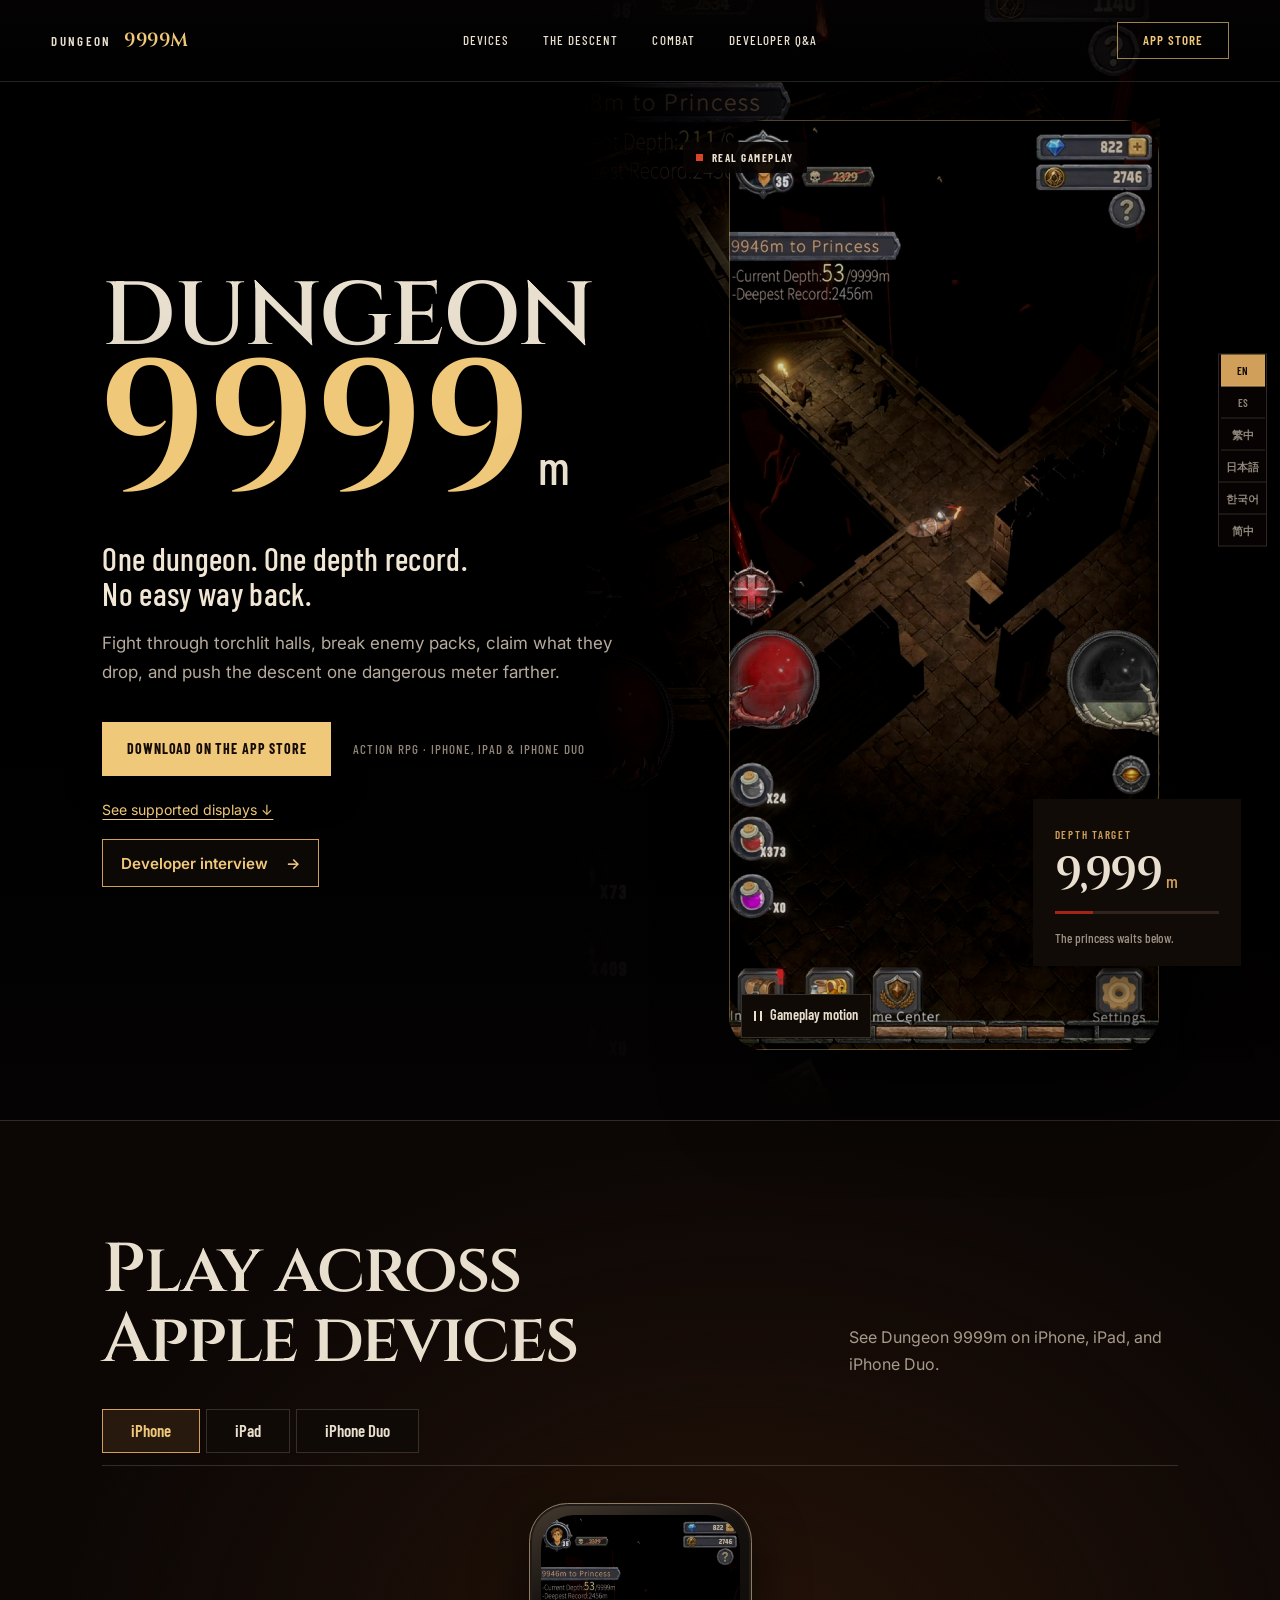
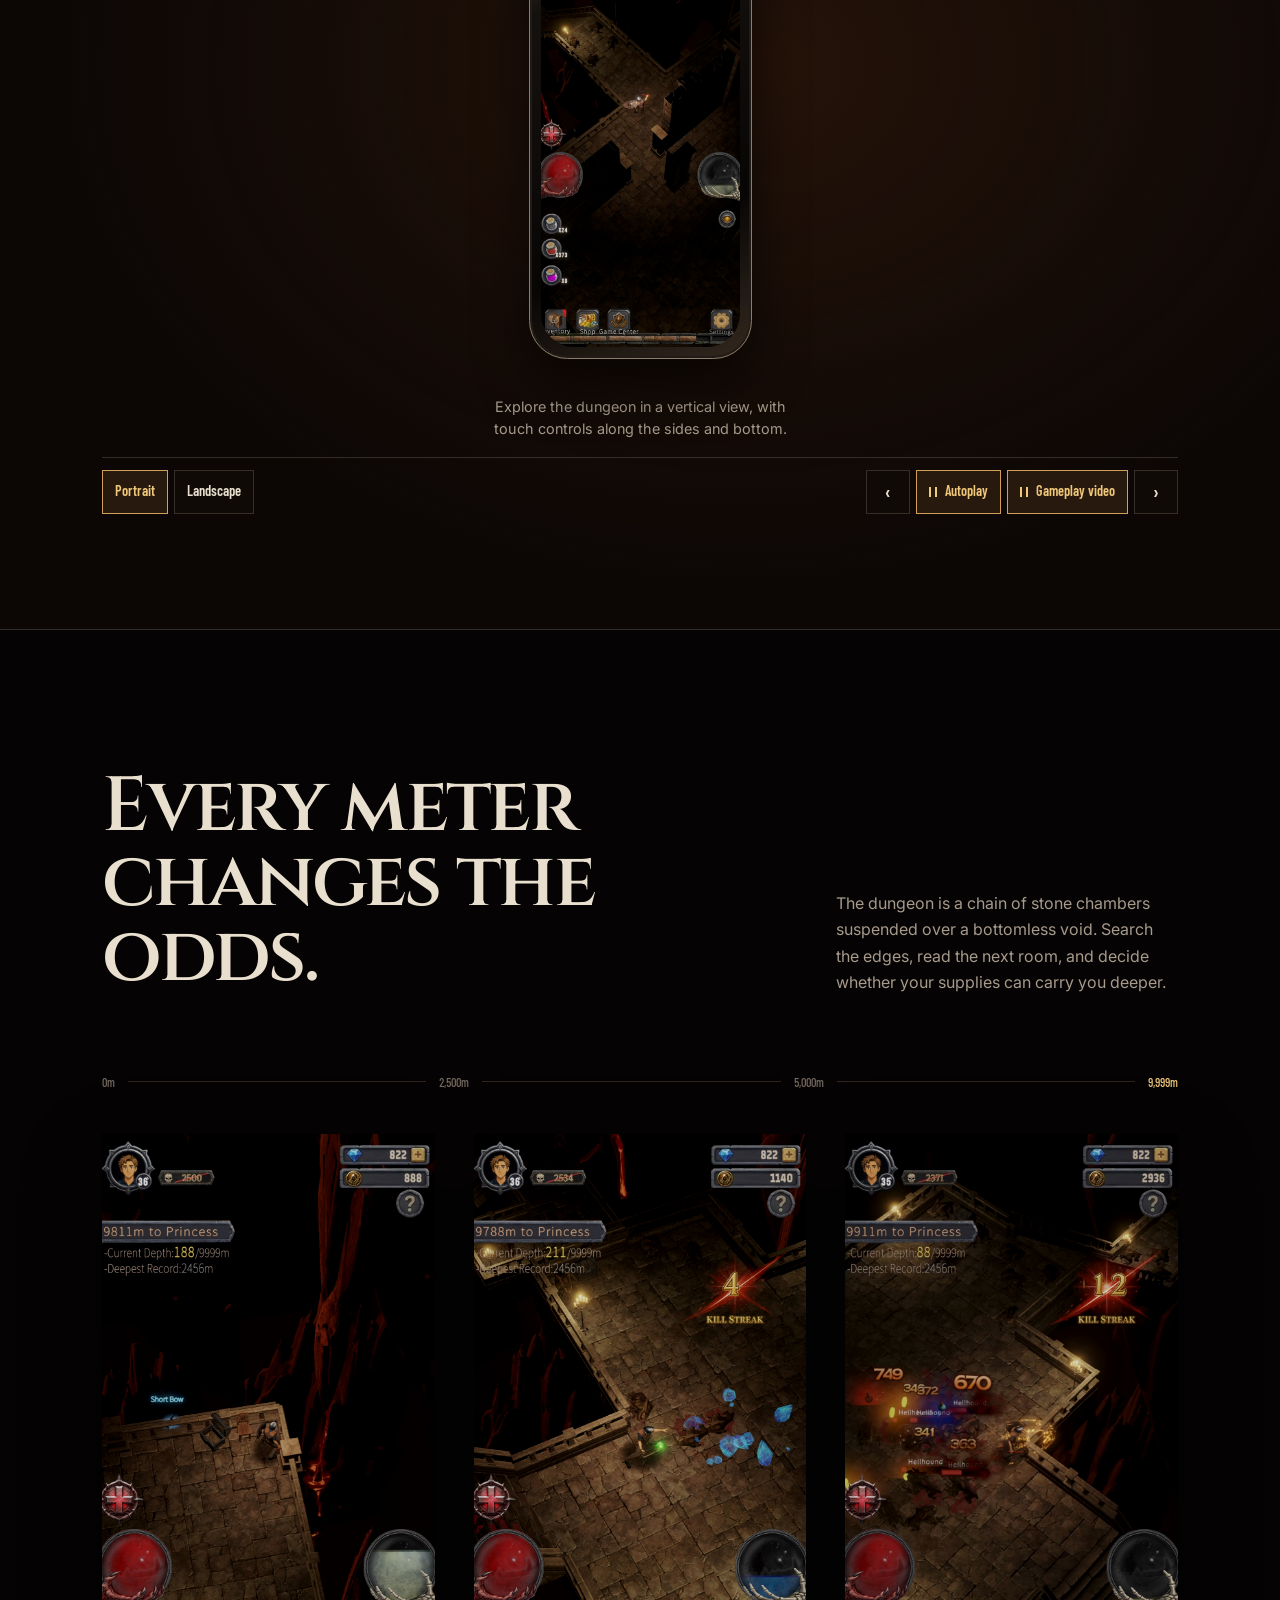
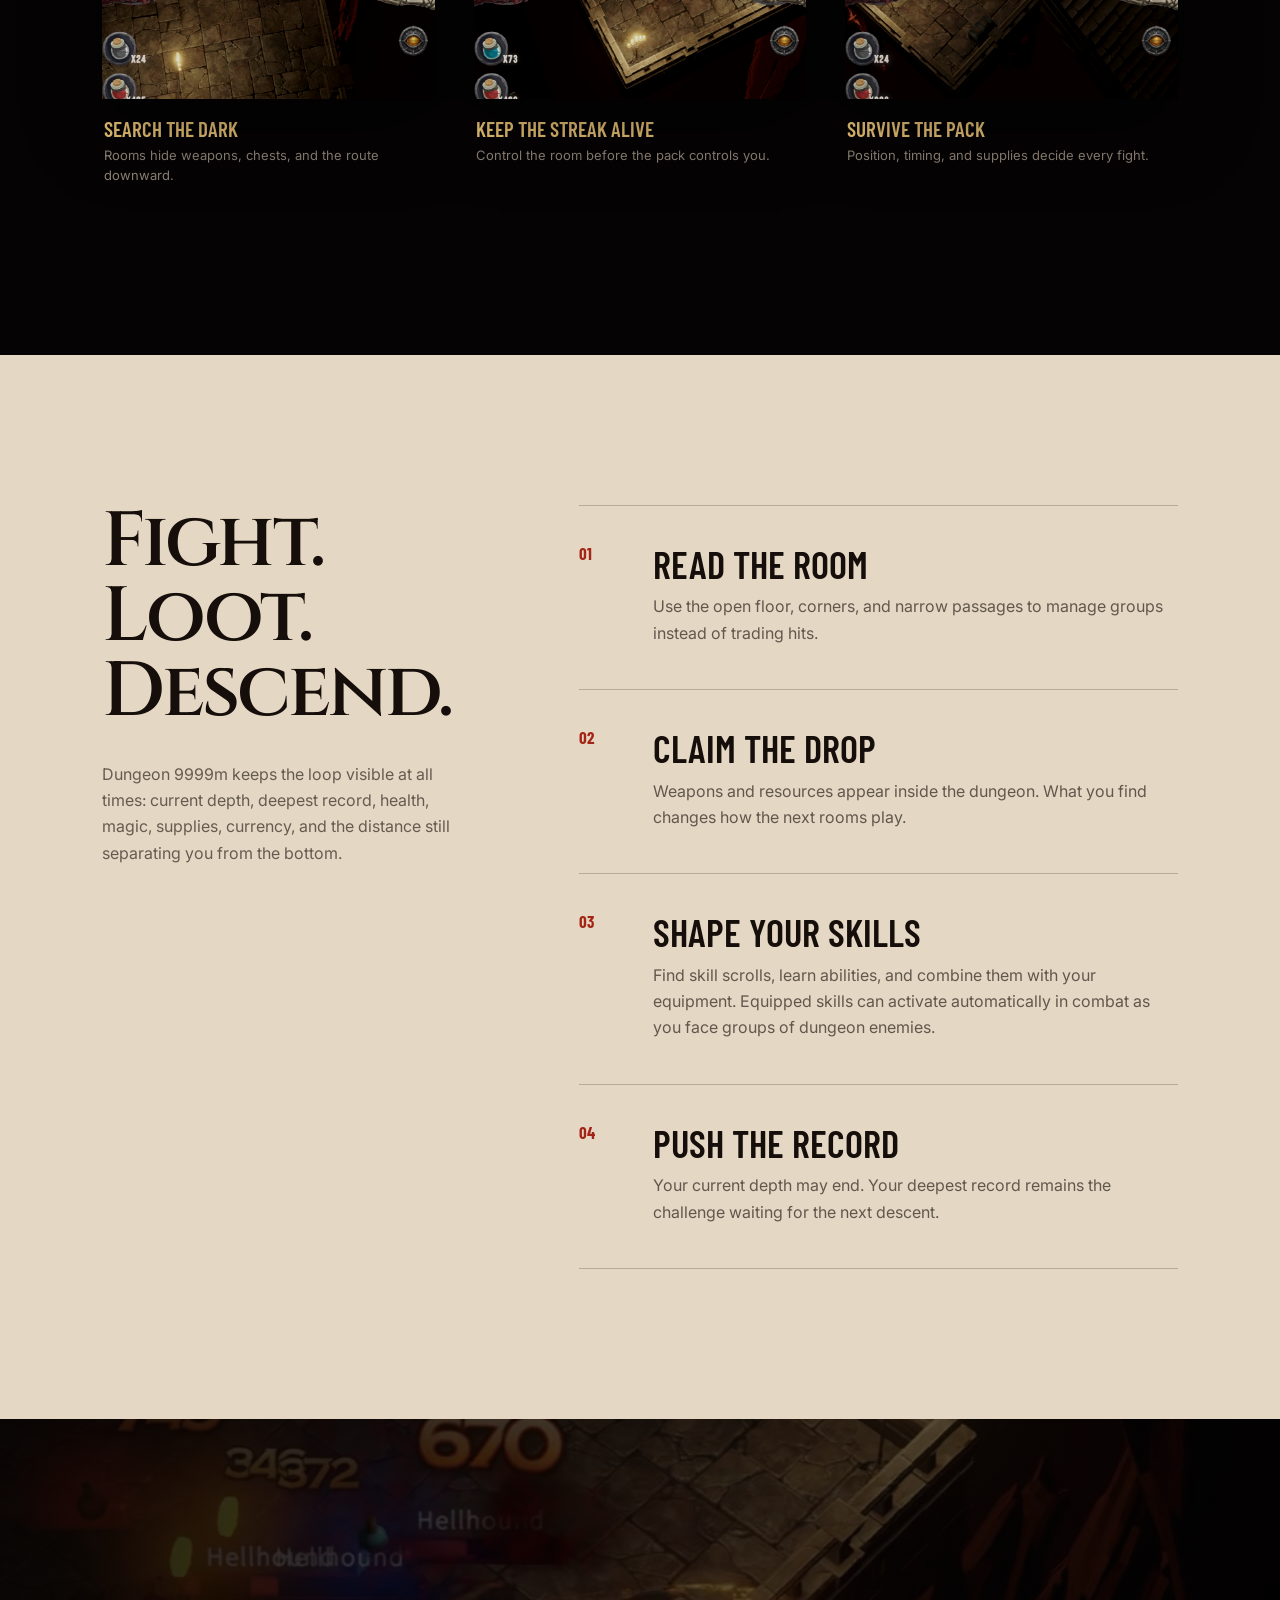
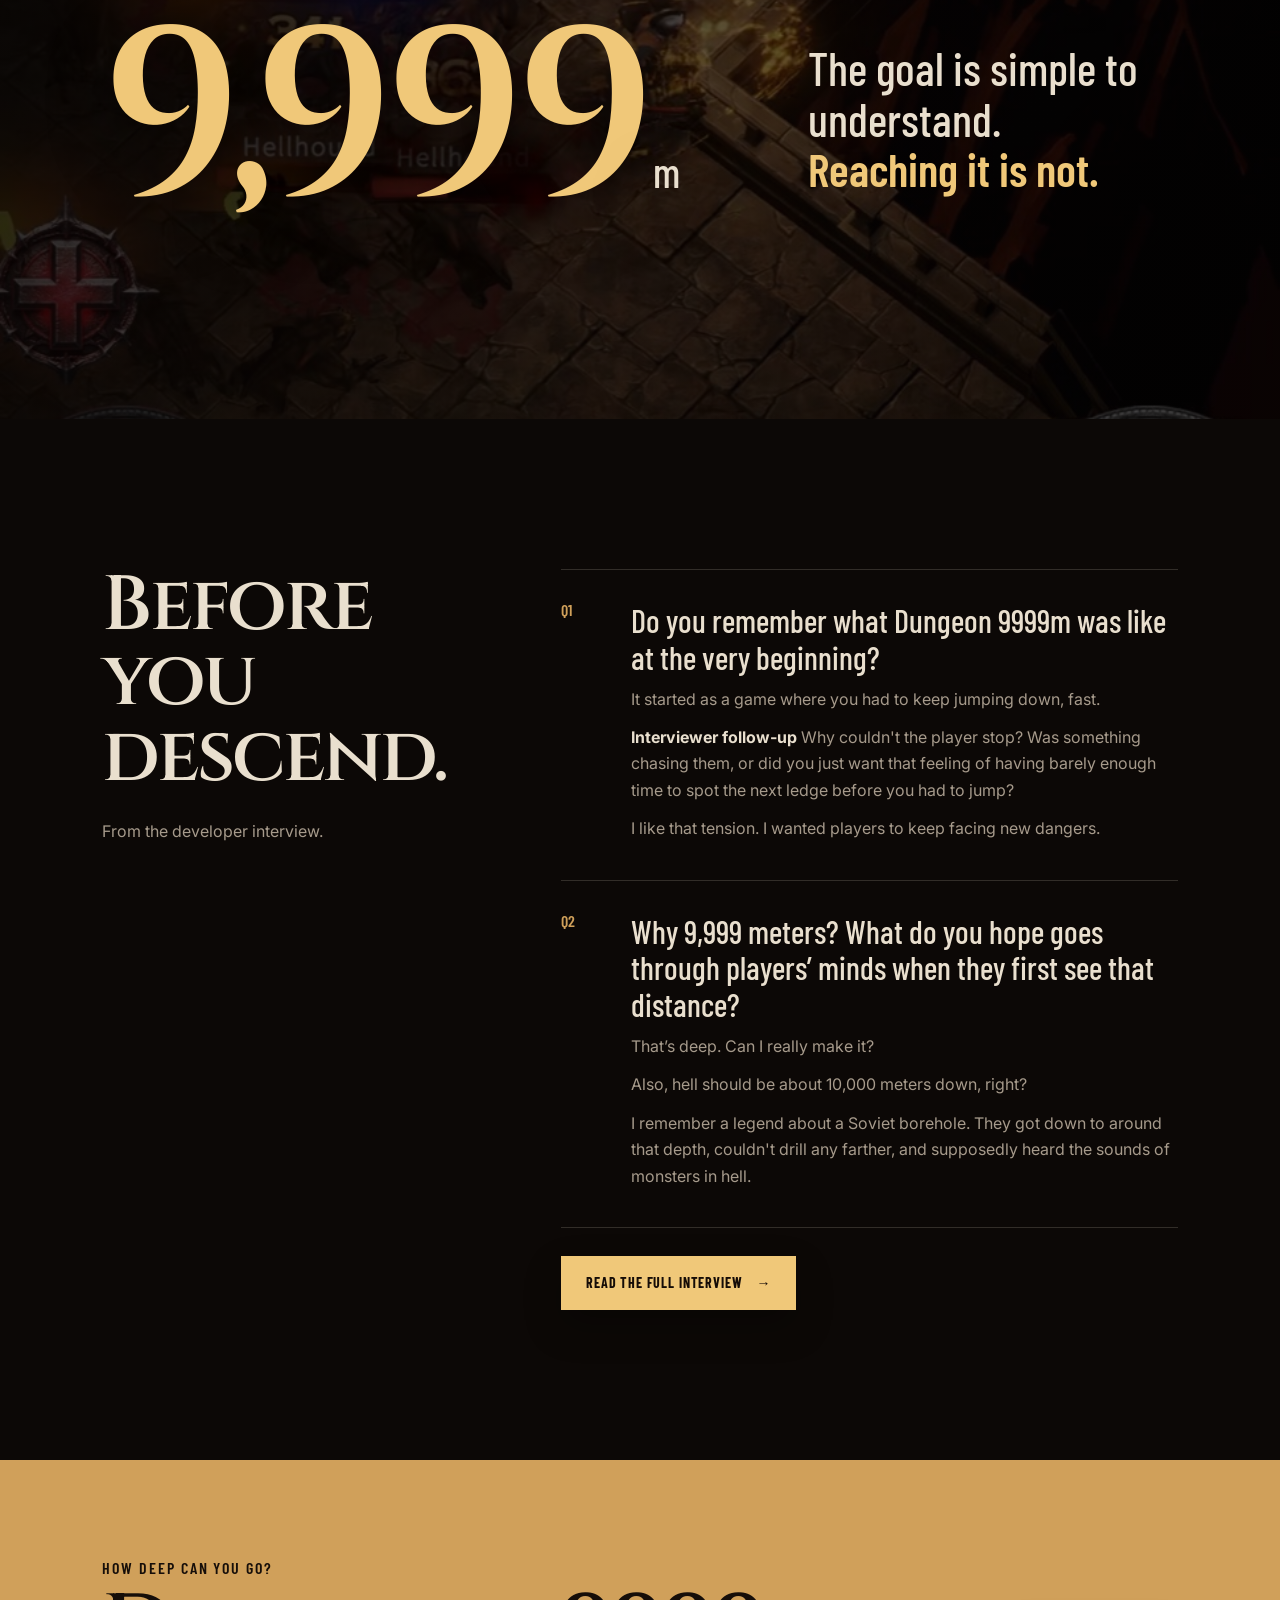
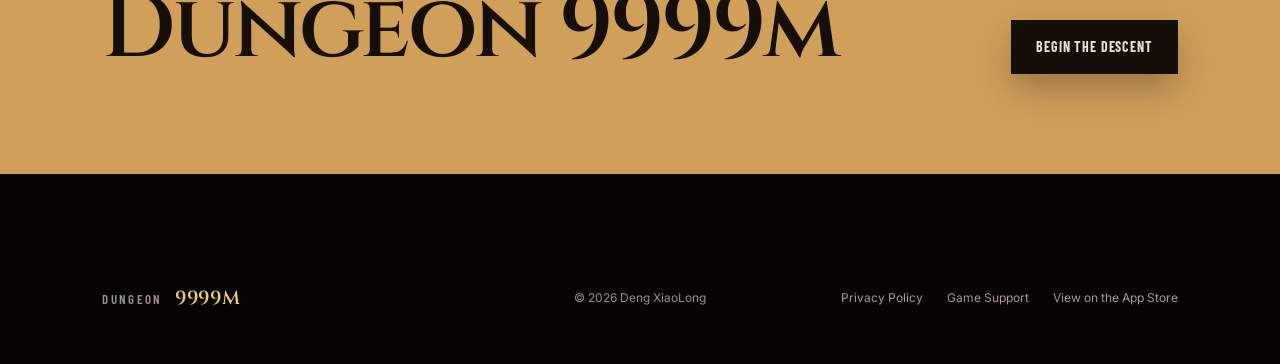
==== commit b00fe2b6: "Remove standalone skill demo from game homepage" ====
--- a/game.html
+++ b/game.html
@@ -182,18 +182,6 @@
         </div>
       </section>
 
-      <section class="descent" id="skills">
-        <div class="descent-heading">
-          <h2 id="skills-title" data-i18n="skills.video.title">From scroll to skill.</h2>
-          <p data-i18n="skills.video.body">See how a skill scroll becomes a learned ability, then configure it for combat.</p>
-        </div>
-        <div class="video-shell skills-demo">
-          <video controls playsinline preload="none" poster="assets/skills-poster.jpg" aria-labelledby="skills-title">
-            <source src="assets/skills-demo.mp4" type="video/mp4" />
-          </video>
-        </div>
-      </section>
-
       <section class="statement">
         <div class="statement-number">9,999<small>m</small></div>
         <p data-i18n="statement">The goal is simple to understand.<br /><b>Reaching it is not.</b></p>
--- a/styles.css
+++ b/styles.css
@@ -60,7 +60,6 @@
 .video-shell { position: relative; overflow: hidden; aspect-ratio: 888 / 1920; background: #000; box-shadow: 28px 40px 90px rgba(0,0,0,.7); }
 .video-shell::after { content: ""; position: absolute; inset: 0; border: 1px solid rgba(240,200,121,.34); box-shadow: inset 0 0 0 8px rgba(0,0,0,.16); pointer-events: none; }
 .video-shell video { width: 100%; height: 100%; object-fit: cover; }
-.skills-demo { width: min(100%, 430px); margin-inline: auto; }
 .depth-panel { position: absolute; right: -82px; bottom: 84px; width: 208px; padding: 21px 22px 18px; background: #110b08; box-shadow: 13px 18px 50px rgba(0,0,0,.54); }
 .depth-panel > span { color: var(--gold); font: 600 11px/1 var(--condensed); letter-spacing: .16em; }
 .depth-panel b { display: block; margin-top: 8px; font: 600 45px/.9 var(--display); letter-spacing: -.03em; }
